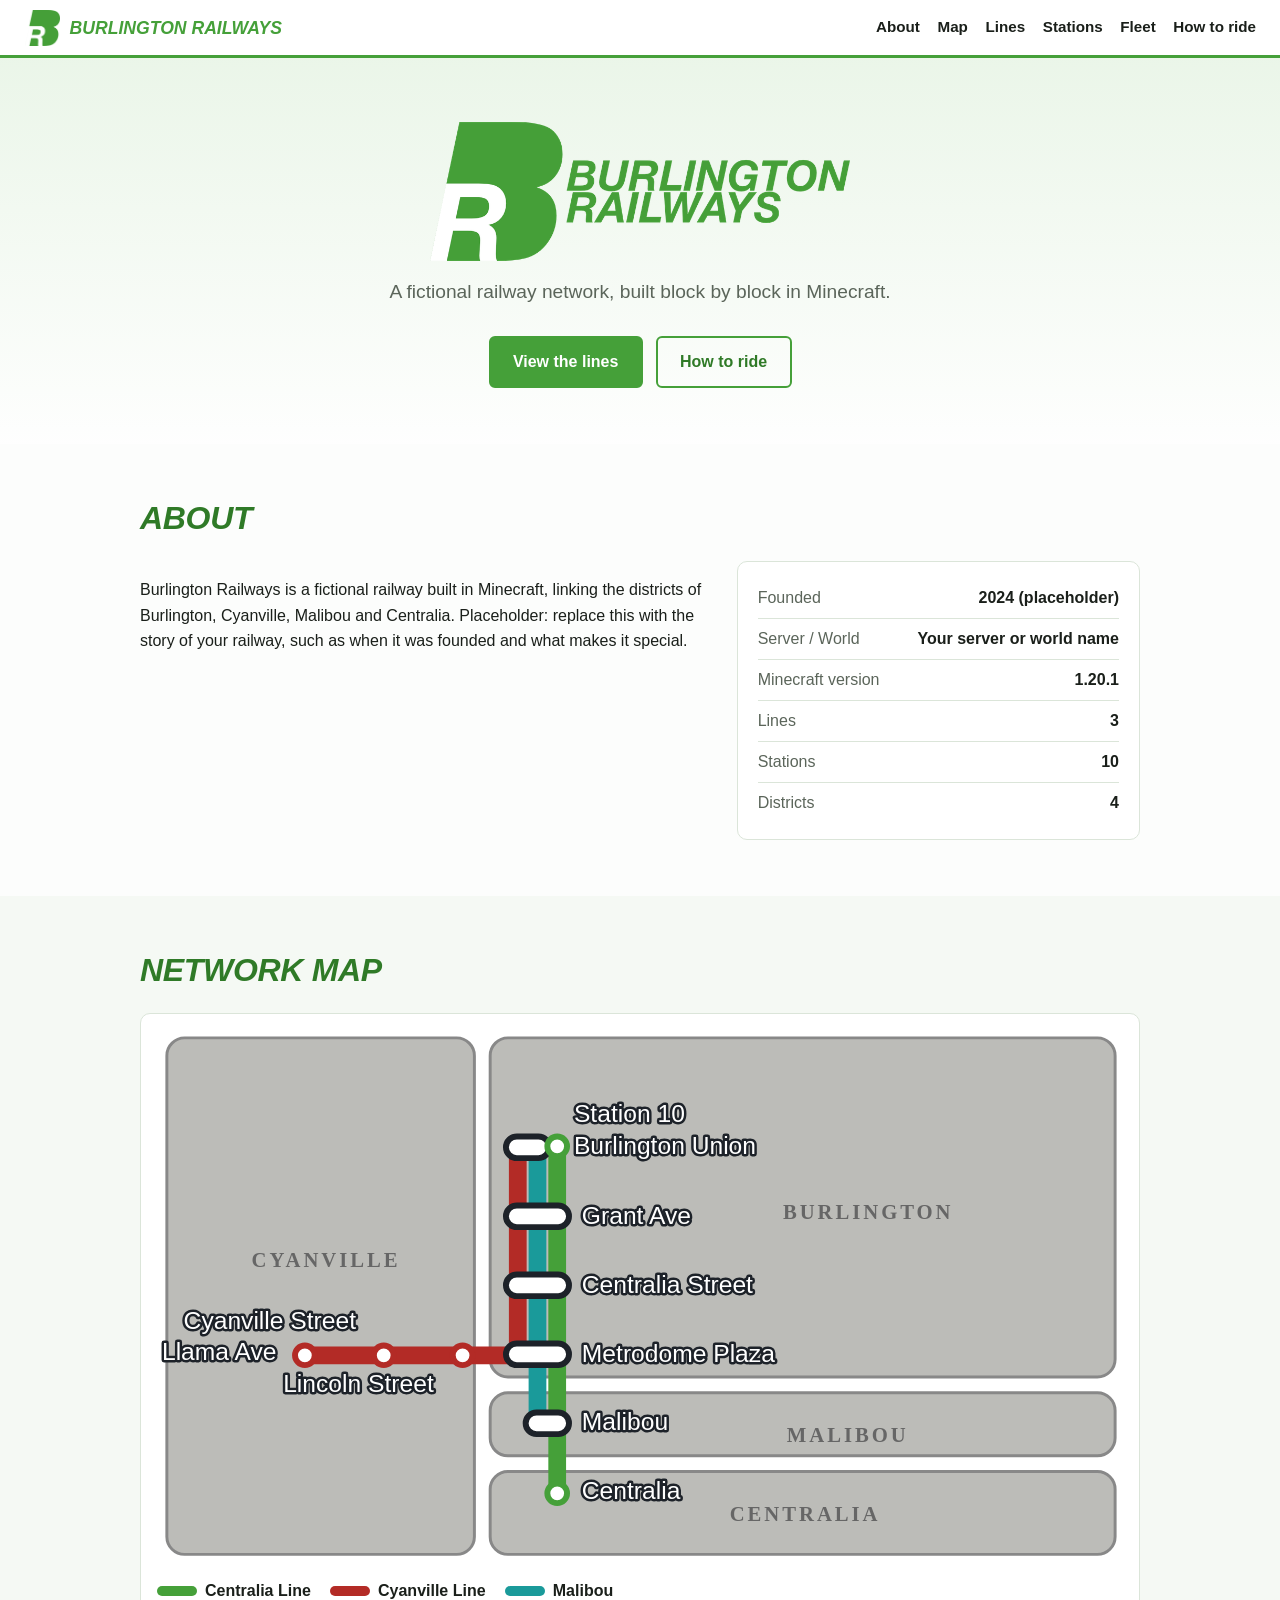
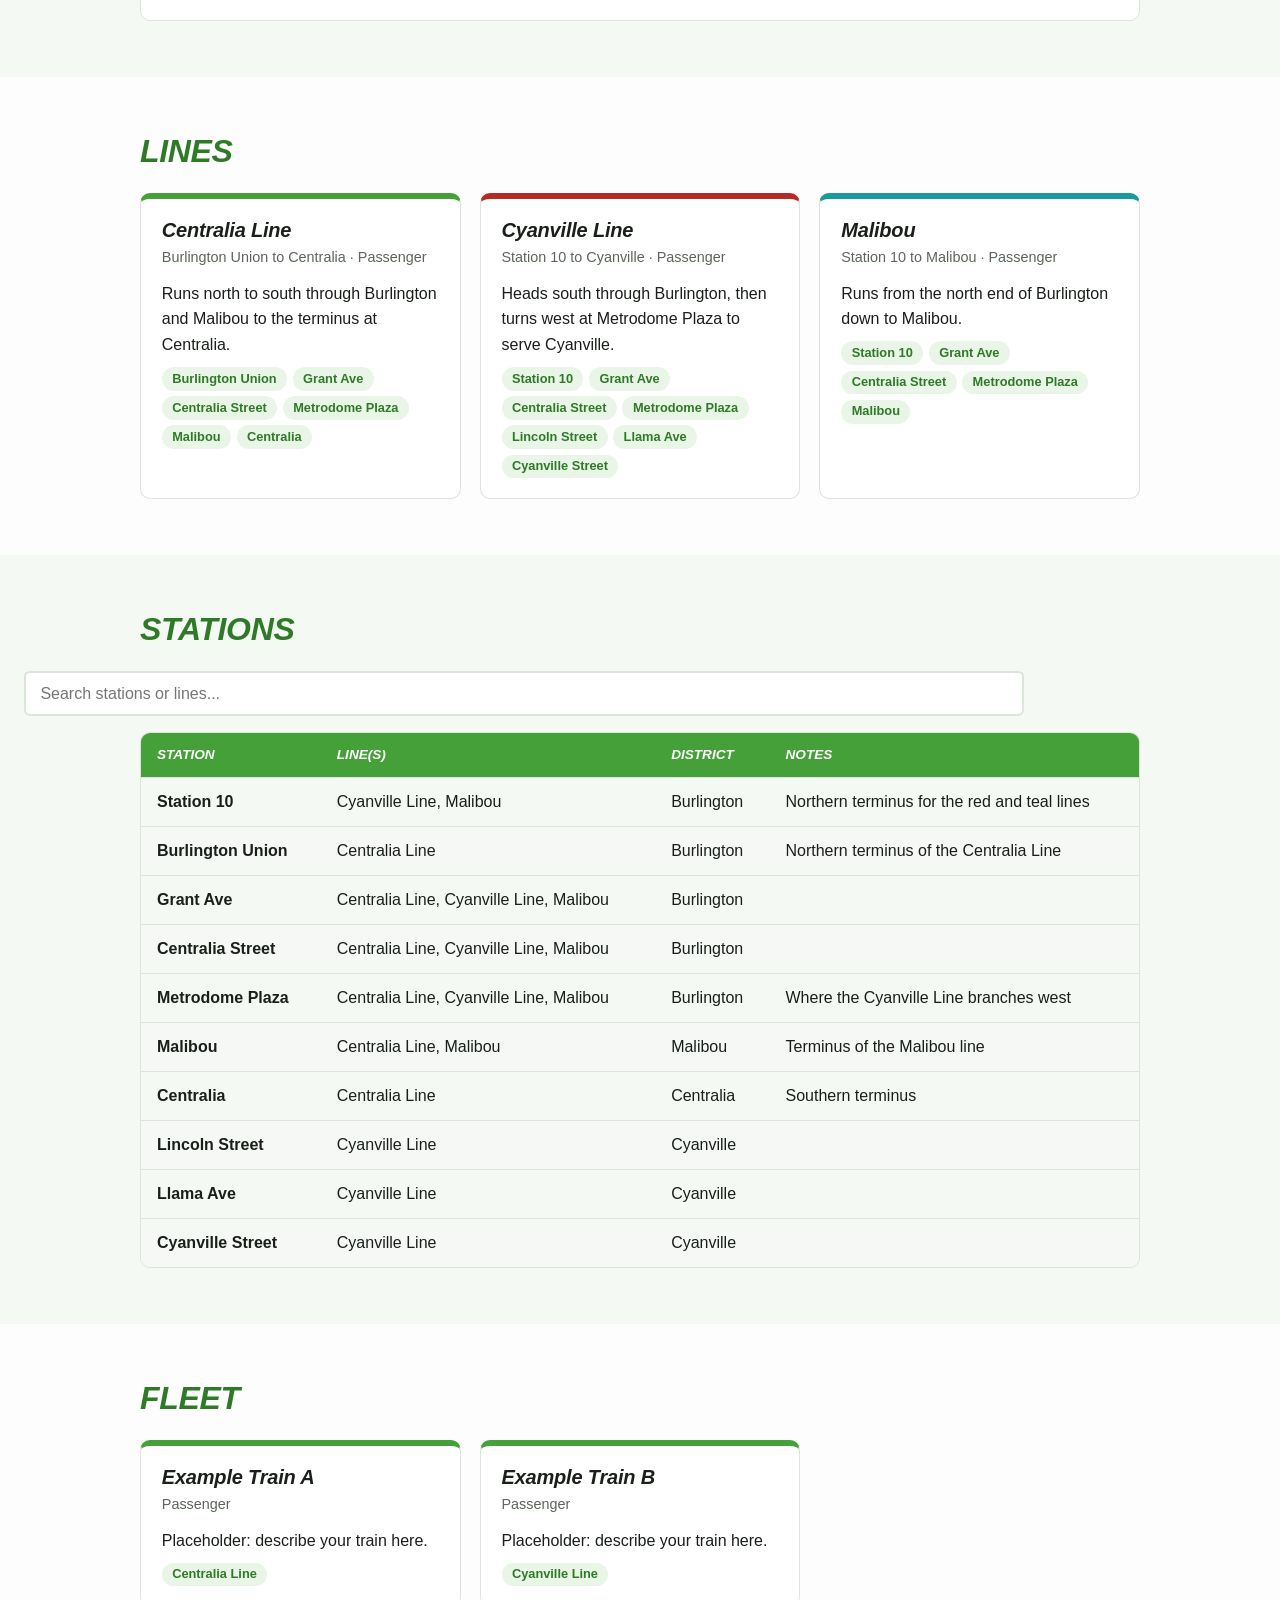
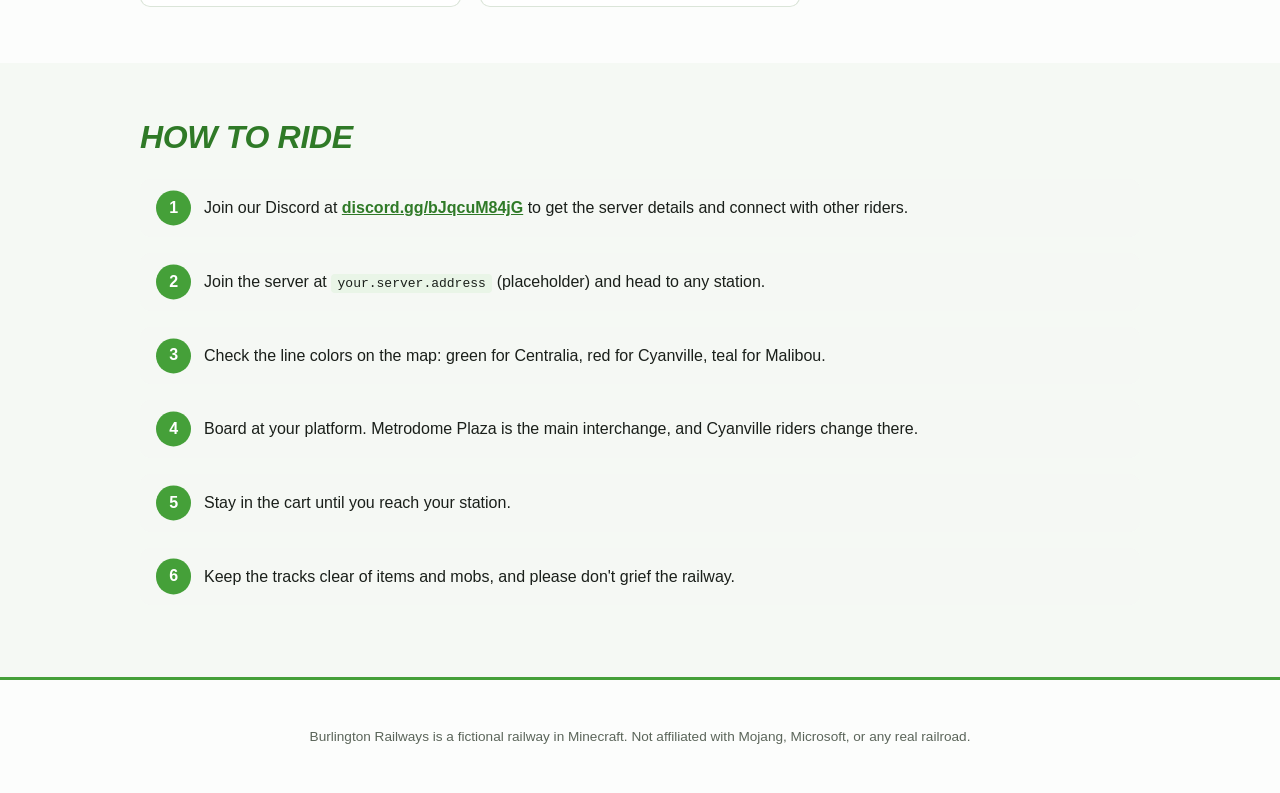
==== index.html @ f8bc6cc4 "Add files via upload" ====
<!doctype html>
<html lang="en">
<head>
  <meta charset="utf-8">
  <meta name="viewport" content="width=device-width, initial-scale=1">
  <title>Burlington Railways | Minecraft Railway Info</title>
  <meta name="description" content="Lines, stations, fleet and how to ride Burlington Railways, a fictional Minecraft railway.">
  <link rel="icon" href="[data-uri]">
  <link rel="stylesheet" href="style.css">
</head>
<body>
  <header class="site-header">
    <a class="brand" href="#top">
      <span class="brand-mark" role="img" aria-label="Burlington Railways logo mark"></span>
      <span class="brand-text">Burlington Railways</span>
    </a>
    <nav>
      <a href="#about">About</a>
      <a href="#map">Map</a>
      <a href="#lines">Lines</a>
      <a href="#stations">Stations</a>
      <a href="#fleet">Fleet</a>
      <a href="#ride">How to ride</a>
    </nav>
  </header>

  <main id="top">
    <section class="hero">
      <div class="hero-inner">
        <div class="hero-logo" role="img" aria-label="Burlington Railways logo"></div>
        <p class="tagline">A fictional railway network, built block by block in Minecraft.</p>
        <div class="hero-cta">
          <a class="btn" href="#lines">View the lines</a>
          <a class="btn btn-ghost" href="#ride">How to ride</a>
        </div>
      </div>
    </section>

    <section id="about" class="section">
      <h2>About</h2>
      <div class="about-grid">
        <p id="about-text"></p>
        <dl class="facts" id="facts"></dl>
      </div>
    </section>

    <section id="map" class="section alt">
      <h2>Network map</h2>
      <div class="map-wrap">
        <svg viewBox="160 470 980 540" role="img" aria-label="Network map of Burlington Railways" class="netmap">
          <style>
            .d { fill:#bcbcb8; stroke:#888; stroke-width:3; }
            .dl { font-family: Georgia, serif; font-weight:700; letter-spacing:3px; fill:#666; font-size:21px; }
            .ln { fill:none; stroke-width:18; stroke-linecap:round; stroke-linejoin:round; }
            .st { fill:#fff; stroke:#1d2229; stroke-width:6; }
            .tl { fill:#fff; stroke-width:6; }
            .lb { font-family: "Helvetica Neue", Arial, sans-serif; font-size:25px; fill:#fff; stroke:#1d2229; stroke-width:5; paint-order:stroke; stroke-linejoin:round; }
          </style>
          <rect class="d" x="170" y="478" width="312" height="524" rx="18"/>
          <rect class="d" x="498" y="478" width="634" height="344" rx="18"/>
          <rect class="d" x="498" y="838" width="634" height="64" rx="18"/>
          <rect class="d" x="498" y="918" width="634" height="84" rx="18"/>
          <text class="dl" x="256" y="710">CYANVILLE</text>
          <text class="dl" x="795" y="662">BURLINGTON</text>
          <text class="dl" x="799" y="888">MALIBOU</text>
          <text class="dl" x="741" y="968">CENTRALIA</text>

          <path class="ln" stroke="#b32b26" d="M526 588 V800 H310"/>
          <path class="ln" stroke="#1a9a9a" d="M546 588 V868"/>
          <path class="ln" stroke="#45a039" d="M566 588 V940"/>

          <rect class="st" x="514" y="578" width="44" height="22" rx="11"/>
          <rect class="st" x="514" y="648" width="64" height="22" rx="11"/>
          <rect class="st" x="514" y="718" width="64" height="22" rx="11"/>
          <rect class="st" x="514" y="788" width="64" height="22" rx="11"/>
          <rect class="st" x="534" y="858" width="44" height="22" rx="11"/>
          <circle class="tl" cx="566" cy="588" r="10" stroke="#45a039"/>
          <circle class="tl" cx="566" cy="940" r="10" stroke="#45a039"/>
          <circle class="tl" cx="310" cy="800" r="10" stroke="#b32b26"/>
          <circle class="tl" cx="390" cy="800" r="10" stroke="#b32b26"/>
          <circle class="tl" cx="470" cy="800" r="10" stroke="#b32b26"/>

          <text class="lb" x="583" y="563">Station 10</text>
          <text class="lb" x="583" y="596">Burlington Union</text>
          <text class="lb" x="591" y="667">Grant Ave</text>
          <text class="lb" x="591" y="737">Centralia Street</text>
          <text class="lb" x="591" y="807">Metrodome Plaza</text>
          <text class="lb" x="591" y="876">Malibou</text>
          <text class="lb" x="591" y="946">Centralia</text>
          <text class="lb" x="187" y="773">Cyanville Street</text>
          <text class="lb" x="165" y="805">Llama Ave</text>
          <text class="lb" x="288" y="837">Lincoln Street</text>
        </svg>
        <ul class="legend" id="legend"></ul>
      </div>
    </section>

    <section id="lines" class="section">
      <h2>Lines</h2>
      <div class="cards" id="lines-list"></div>
    </section>

    <section id="stations" class="section alt">
      <h2>Stations</h2>
      <input id="station-filter" class="filter" type="search" placeholder="Search stations or lines..." aria-label="Search stations">
      <div class="table-wrap">
        <table>
          <thead><tr><th>Station</th><th>Line(s)</th><th>District</th><th>Notes</th></tr></thead>
          <tbody id="stations-body"></tbody>
        </table>
      </div>
    </section>

    <section id="fleet" class="section">
      <h2>Fleet</h2>
      <div class="cards" id="fleet-list"></div>
    </section>

    <section id="ride" class="section alt">
      <h2>How to ride</h2>
      <ol class="steps" id="ride-steps"></ol>
    </section>
  </main>

  <footer class="site-footer">
    <p>Burlington Railways is a fictional railway in Minecraft. Not affiliated with Mojang, Microsoft, or any real railroad.</p>
  </footer>

  <script src="data.js"></script>
  <script src="main.js"></script>
</body>
</html>
---- style.css ----
:root {
  --green: #45a039;
  --green-dark: #2f7a27;
  --green-light: #e9f5e7;
  --ink: #1a1f1a;
  --muted: #5b655a;
  --bg: #ffffff;
  --alt: #f5f8f4;
  --line: #dbe5d9;
}

* { box-sizing: border-box; }
html { scroll-behavior: smooth; scroll-padding-top: 70px; }
body {
  margin: 0;
  font-family: "Helvetica Neue", Helvetica, Arial, sans-serif;
  color: var(--ink);
  background: var(--bg);
  line-height: 1.6;
}

h1, h2, h3 { font-style: italic; font-weight: 800; letter-spacing: -0.01em; line-height: 1.15; }
h2 { font-size: 2rem; margin: 0 0 1.5rem; color: var(--green-dark); text-transform: uppercase; }

/* Header */
.site-header {
  position: sticky; top: 0; z-index: 10;
  display: flex; align-items: center; justify-content: space-between; gap: 1rem;
  padding: 0.6rem 1.5rem;
  background: rgba(255,255,255,0.95);
  backdrop-filter: blur(6px);
  border-bottom: 3px solid var(--green);
}
.brand { display: flex; align-items: center; gap: 0.6rem; text-decoration: none; color: var(--green); }
.brand-mark { height: 36px; width: auto; }
.brand-text { font-weight: 800; font-style: italic; text-transform: uppercase; font-size: 1.1rem; }
.site-header nav { display: flex; gap: 1.1rem; flex-wrap: wrap; }
.site-header nav a { color: var(--ink); text-decoration: none; font-weight: 600; font-size: 0.95rem; }
.site-header nav a:hover { color: var(--green); }

/* Hero */
.hero { background: linear-gradient(180deg, var(--green-light), #fff); padding: 4rem 1.5rem 3.5rem; text-align: center; }
.hero-inner { max-width: 760px; margin: 0 auto; }
.hero-logo { max-width: 420px; width: 80%; height: auto; }
.hero-fallback { font-size: 3rem; color: var(--green); text-transform: uppercase; margin: 0; }
.tagline { font-size: 1.2rem; color: var(--muted); margin: 1rem 0 1.8rem; }
.hero-cta { display: flex; gap: 0.8rem; justify-content: center; flex-wrap: wrap; }
.btn {
  display: inline-block; padding: 0.7rem 1.4rem; border-radius: 6px;
  background: var(--green); color: #fff; font-weight: 700; text-decoration: none;
  border: 2px solid var(--green);
}
.btn:hover { background: var(--green-dark); border-color: var(--green-dark); }
.btn-ghost { background: transparent; color: var(--green-dark); }
.btn-ghost:hover { background: var(--green); color: #fff; }

/* Sections */
.section { padding: 3.5rem 1.5rem; }
.section.alt { background: var(--alt); }
.section > * { max-width: 1000px; margin-left: auto; margin-right: auto; }

.about-grid { display: grid; grid-template-columns: 1.4fr 1fr; gap: 2rem; align-items: start; }
.facts { margin: 0; background: #fff; border: 1px solid var(--line); border-radius: 10px; padding: 1rem 1.25rem; }
.facts div { display: flex; justify-content: space-between; gap: 1rem; padding: 0.45rem 0; border-bottom: 1px solid var(--line); }
.facts div:last-child { border-bottom: 0; }
.facts dt { color: var(--muted); }
.facts dd { margin: 0; font-weight: 700; text-align: right; }

/* Cards */
.cards { display: grid; grid-template-columns: repeat(auto-fill, minmax(280px, 1fr)); gap: 1.2rem; }
.card { background: #fff; border: 1px solid var(--line); border-radius: 10px; padding: 1.2rem 1.3rem; border-top: 6px solid var(--card-color, var(--green)); }
.card h3 { margin: 0 0 0.3rem; font-size: 1.25rem; }
.card .meta { color: var(--muted); font-size: 0.9rem; margin: 0 0 0.7rem; }
.card p { margin: 0 0 0.6rem; }
.chips { display: flex; flex-wrap: wrap; gap: 0.35rem; }
.chip { background: var(--green-light); color: var(--green-dark); border-radius: 999px; padding: 0.1rem 0.65rem; font-size: 0.8rem; font-weight: 600; }

/* Map */
.map-wrap { background: #fff; border: 1px solid var(--line); border-radius: 10px; padding: 1rem; }
.netmap { width: 100%; height: auto; display: block; }
.legend { list-style: none; display: flex; flex-wrap: wrap; gap: 1.2rem; margin: 1rem 0 0; padding: 0; font-weight: 600; }
.legend li { display: flex; align-items: center; gap: 0.5rem; }
.swatch { display: inline-block; width: 40px; height: 10px; border-radius: 5px; }

/* Table */
.filter { width: 100%; padding: 0.7rem 0.9rem; font-size: 1rem; border: 2px solid var(--line); border-radius: 6px; margin-bottom: 1rem; }
.filter:focus { outline: none; border-color: var(--green); }
.table-wrap { overflow-x: auto; border: 1px solid var(--line); border-radius: 10px; }
table { width: 100%; border-collapse: collapse; min-width: 560px; }
th, td { text-align: left; padding: 0.7rem 1rem; border-bottom: 1px solid var(--line); }
th { background: var(--green); color: #fff; font-style: italic; text-transform: uppercase; font-size: 0.85rem; }
tbody tr:nth-child(even) { background: var(--alt); }
tbody tr:last-child td { border-bottom: 0; }
.steps a { color: var(--green-dark); font-weight: 700; }
code { background: var(--green-light); padding: 0.1rem 0.4rem; border-radius: 4px; }

/* Steps */
.steps { counter-reset: step; list-style: none; padding: 0; display: grid; gap: 1rem; }
.steps li { counter-increment: step; position: relative; padding: 1rem 1.2rem 1rem 4rem; background: var(--alt); border-radius: 10px; }
.steps li::before {
  content: counter(step); position: absolute; left: 1rem; top: 50%; transform: translateY(-50%);
  width: 2.2rem; height: 2.2rem; border-radius: 50%; background: var(--green); color: #fff;
  display: grid; place-items: center; font-weight: 800;
}

.site-footer { padding: 2rem 1.5rem; text-align: center; color: var(--muted); font-size: 0.85rem; border-top: 3px solid var(--green); }

@media (max-width: 720px) {
  .about-grid { grid-template-columns: 1fr; }
  .site-header { flex-direction: column; padding: 0.6rem 1rem; }
  h2 { font-size: 1.6rem; }
}

/* ===== Embedded logos + checkerboard background ===== */
body {
  background-color: #fff;
  background-image: url("[data-uri]");
  background-size: 640px 366px;
  background-repeat: repeat;
}
.hero { background: linear-gradient(180deg, rgba(233,245,231,0.92), rgba(255,255,255,0.6)); }
.section.alt { background: rgba(245,248,244,0.86); }
.brand-mark {
  display: inline-block; width: 36px; height: 36px;
  background: url("[data-uri]") center / contain no-repeat;
}
.hero-logo {
  display: block; width: min(520px, 88%); aspect-ratio: 3.0303; height: auto; margin: 0 auto;
  background: url("[data-uri]") center / contain no-repeat;
}
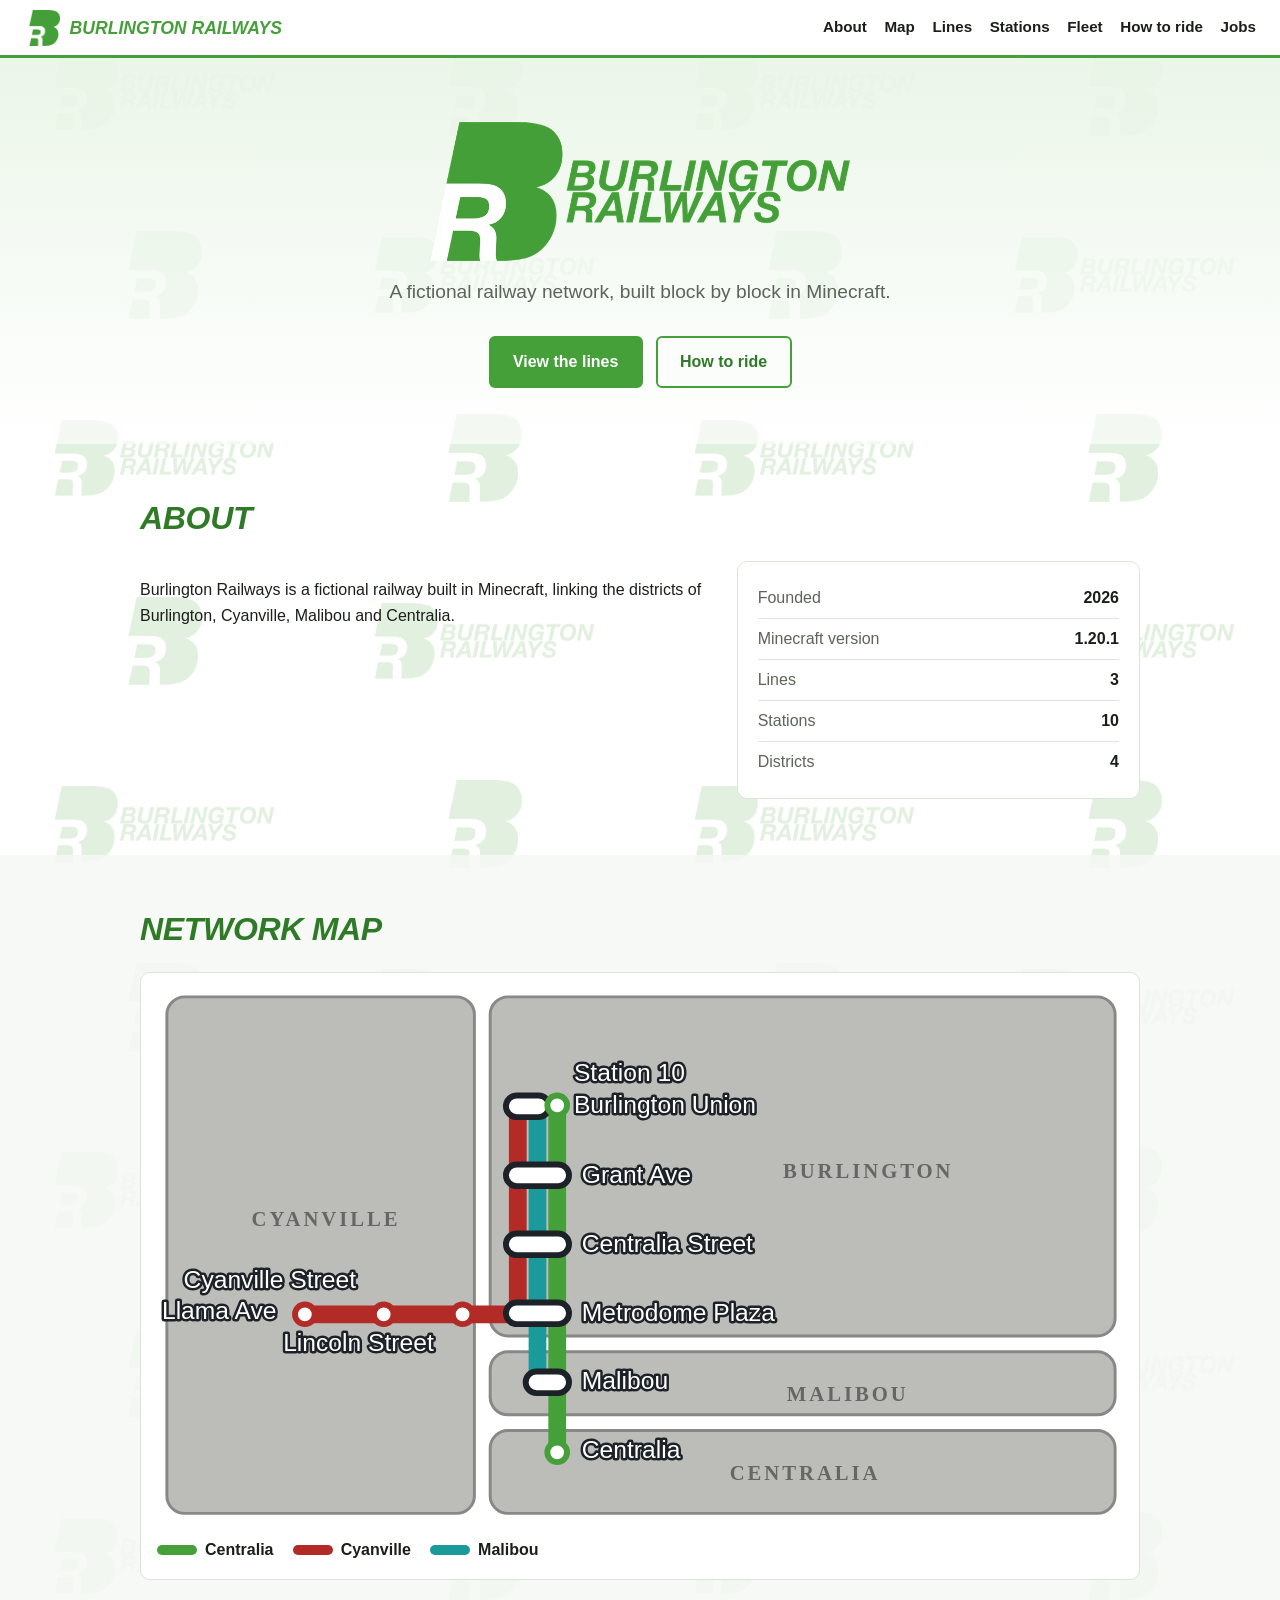
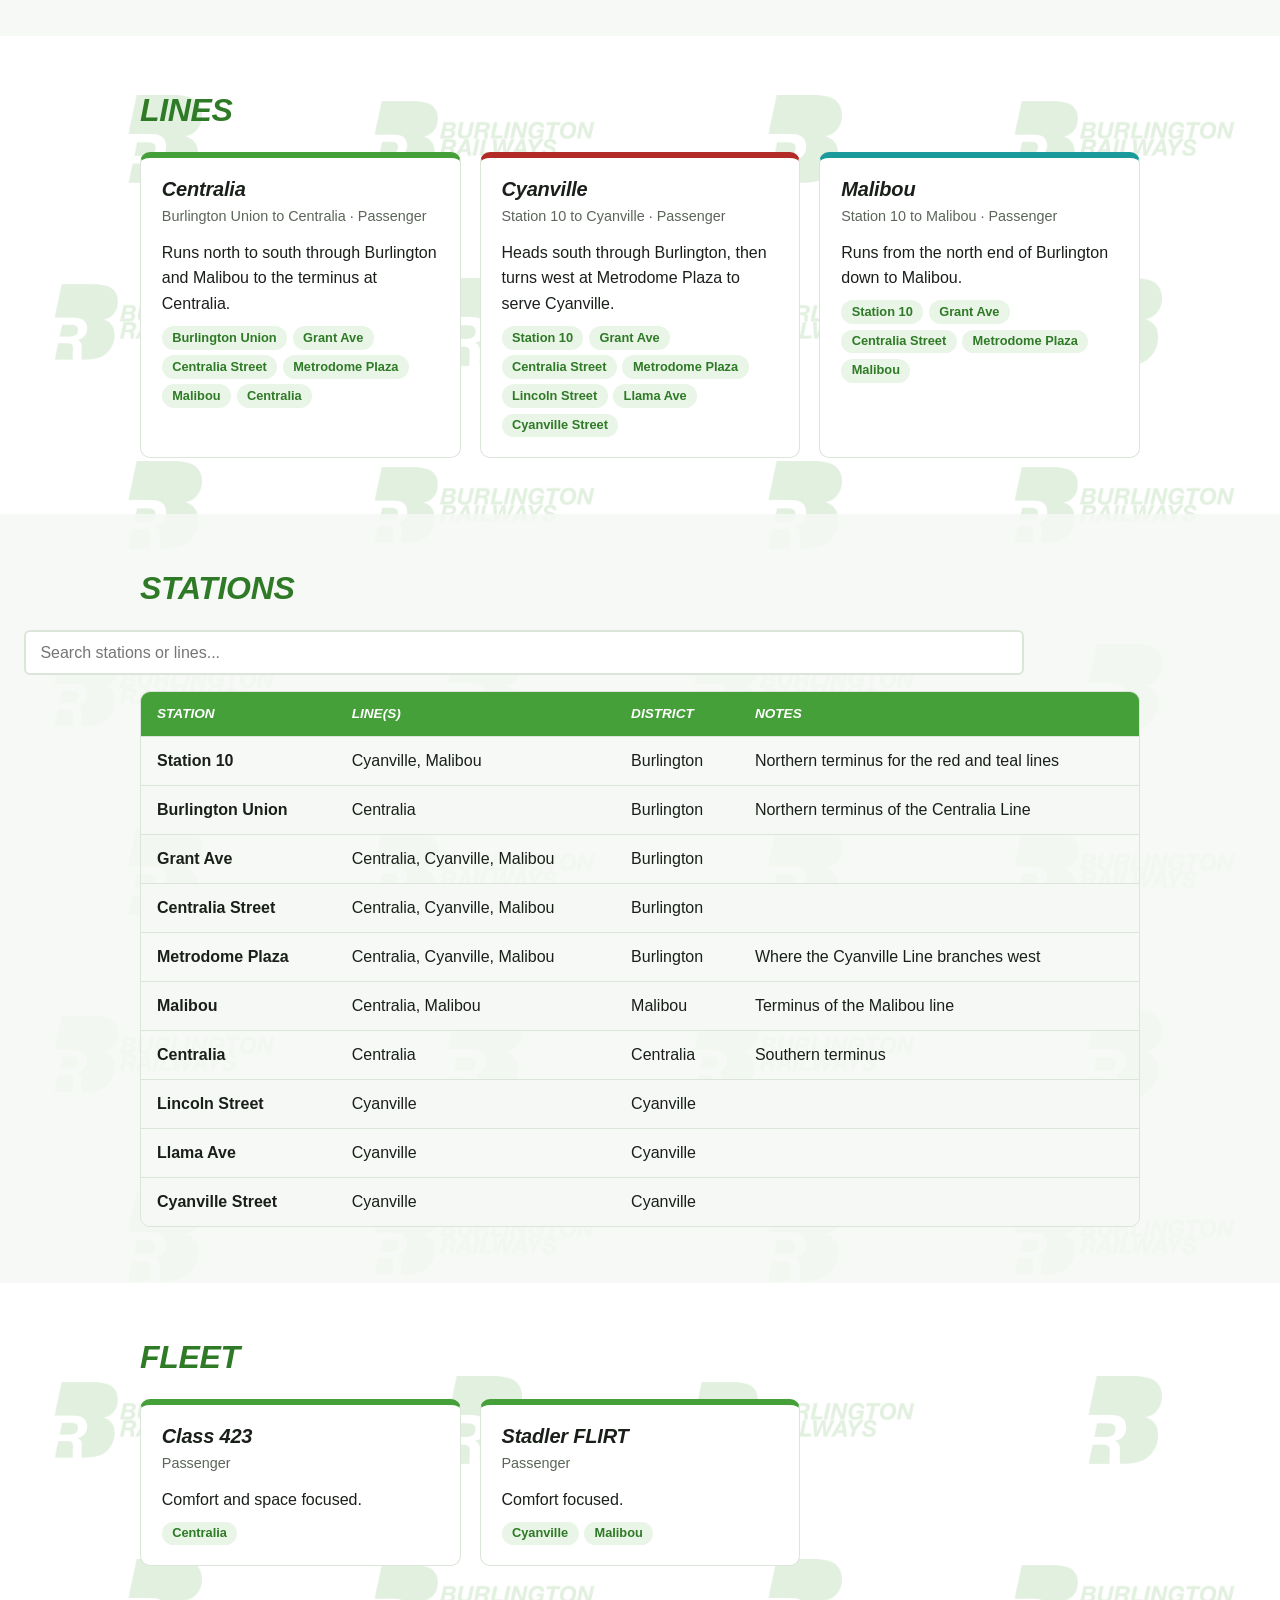
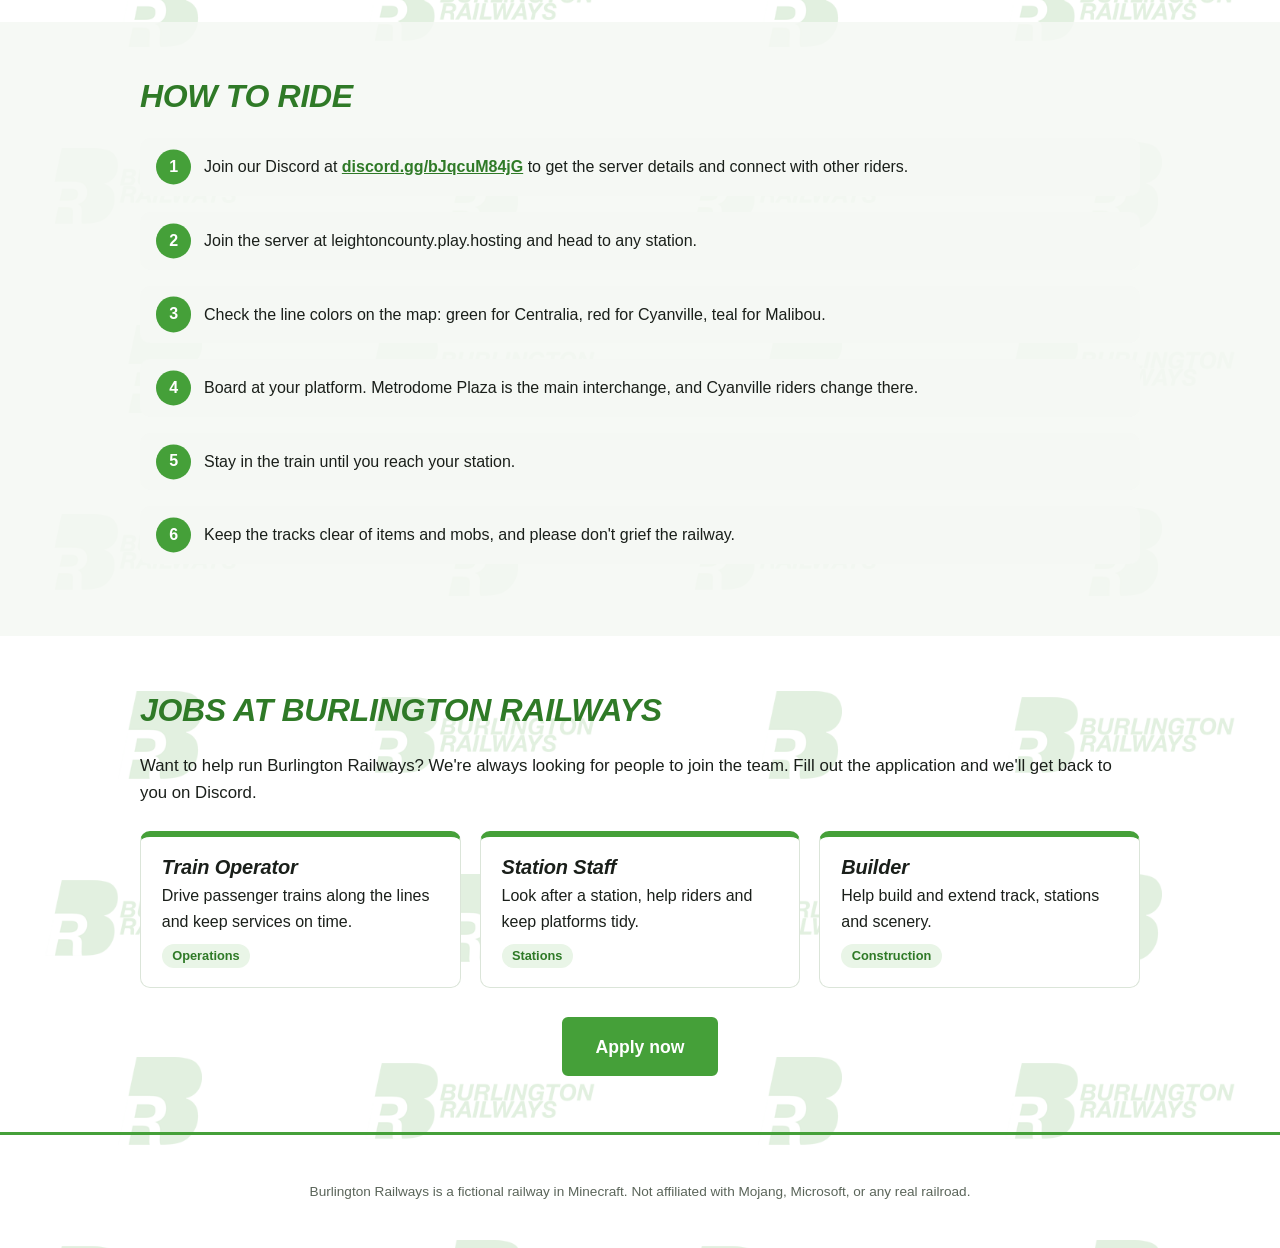
==== commit e83dc816: "Add files via upload" ====
--- a/index.html
+++ b/index.html
@@ -21,6 +21,7 @@
       <a href="#stations">Stations</a>
       <a href="#fleet">Fleet</a>
       <a href="#ride">How to ride</a>
+      <a href="#jobs">Jobs</a>
     </nav>
   </header>
 
@@ -120,6 +121,15 @@
       <h2>How to ride</h2>
       <ol class="steps" id="ride-steps"></ol>
     </section>
+
+    <section id="jobs" class="section">
+      <h2>Jobs at Burlington Railways</h2>
+      <p id="jobs-intro"></p>
+      <div class="cards" id="jobs-list"></div>
+      <div class="jobs-cta">
+        <a class="btn" id="jobs-apply" href="#jobs" target="_blank" rel="noopener">Apply now</a>
+      </div>
+    </section>
   </main>
 
   <footer class="site-footer">
--- a/style.css
+++ b/style.css
@@ -114,7 +114,7 @@
 /* ===== Embedded logos + checkerboard background ===== */
 body {
   background-color: #fff;
-  background-image: url("[data-uri]");
+  background-image: url("[data-uri]");
   background-size: 640px 366px;
   background-repeat: repeat;
 }
@@ -128,3 +128,8 @@
   display: block; width: min(520px, 88%); aspect-ratio: 3.0303; height: auto; margin: 0 auto;
   background: url("[data-uri]") center / contain no-repeat;
 }
+
+/* Jobs */
+#jobs-intro { font-size: 1.05rem; margin-bottom: 1.5rem; }
+.jobs-cta { margin-top: 1.8rem; text-align: center; }
+.jobs-cta .btn { font-size: 1.1rem; padding: 0.85rem 2rem; }
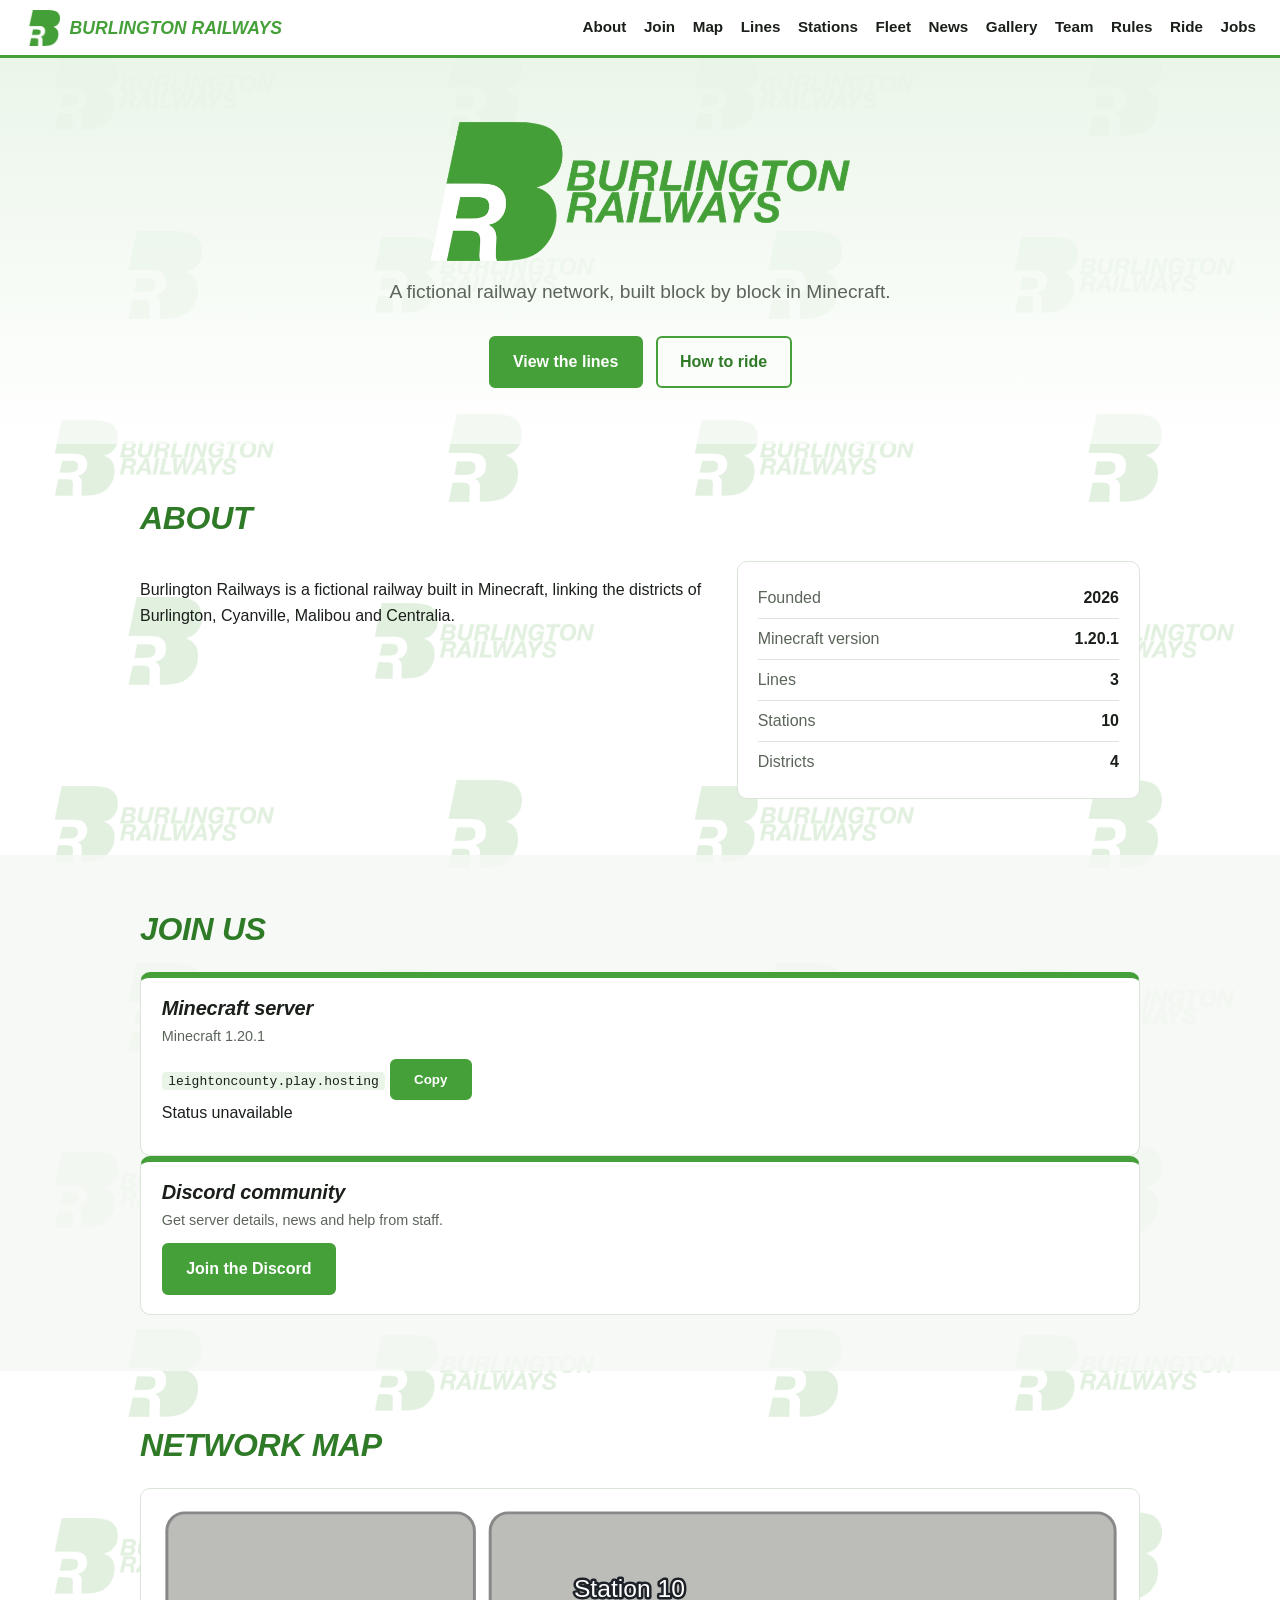
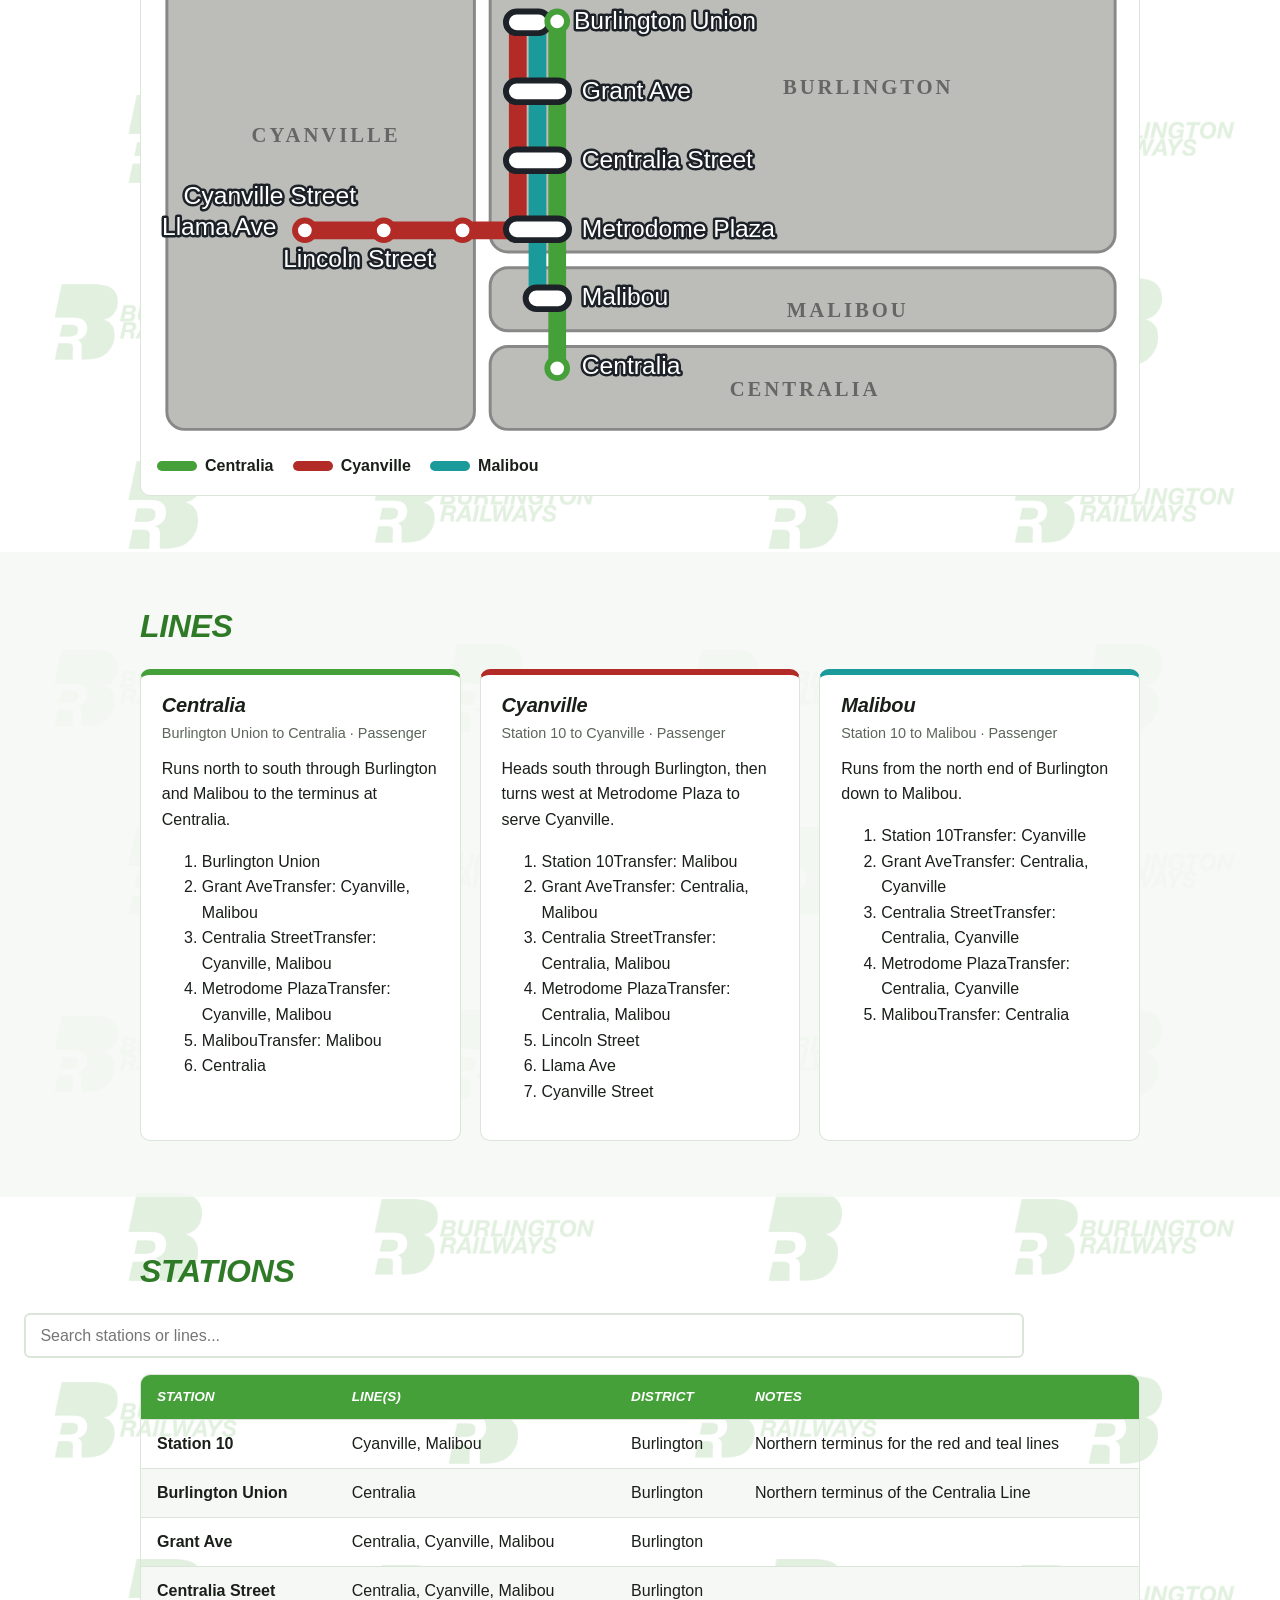
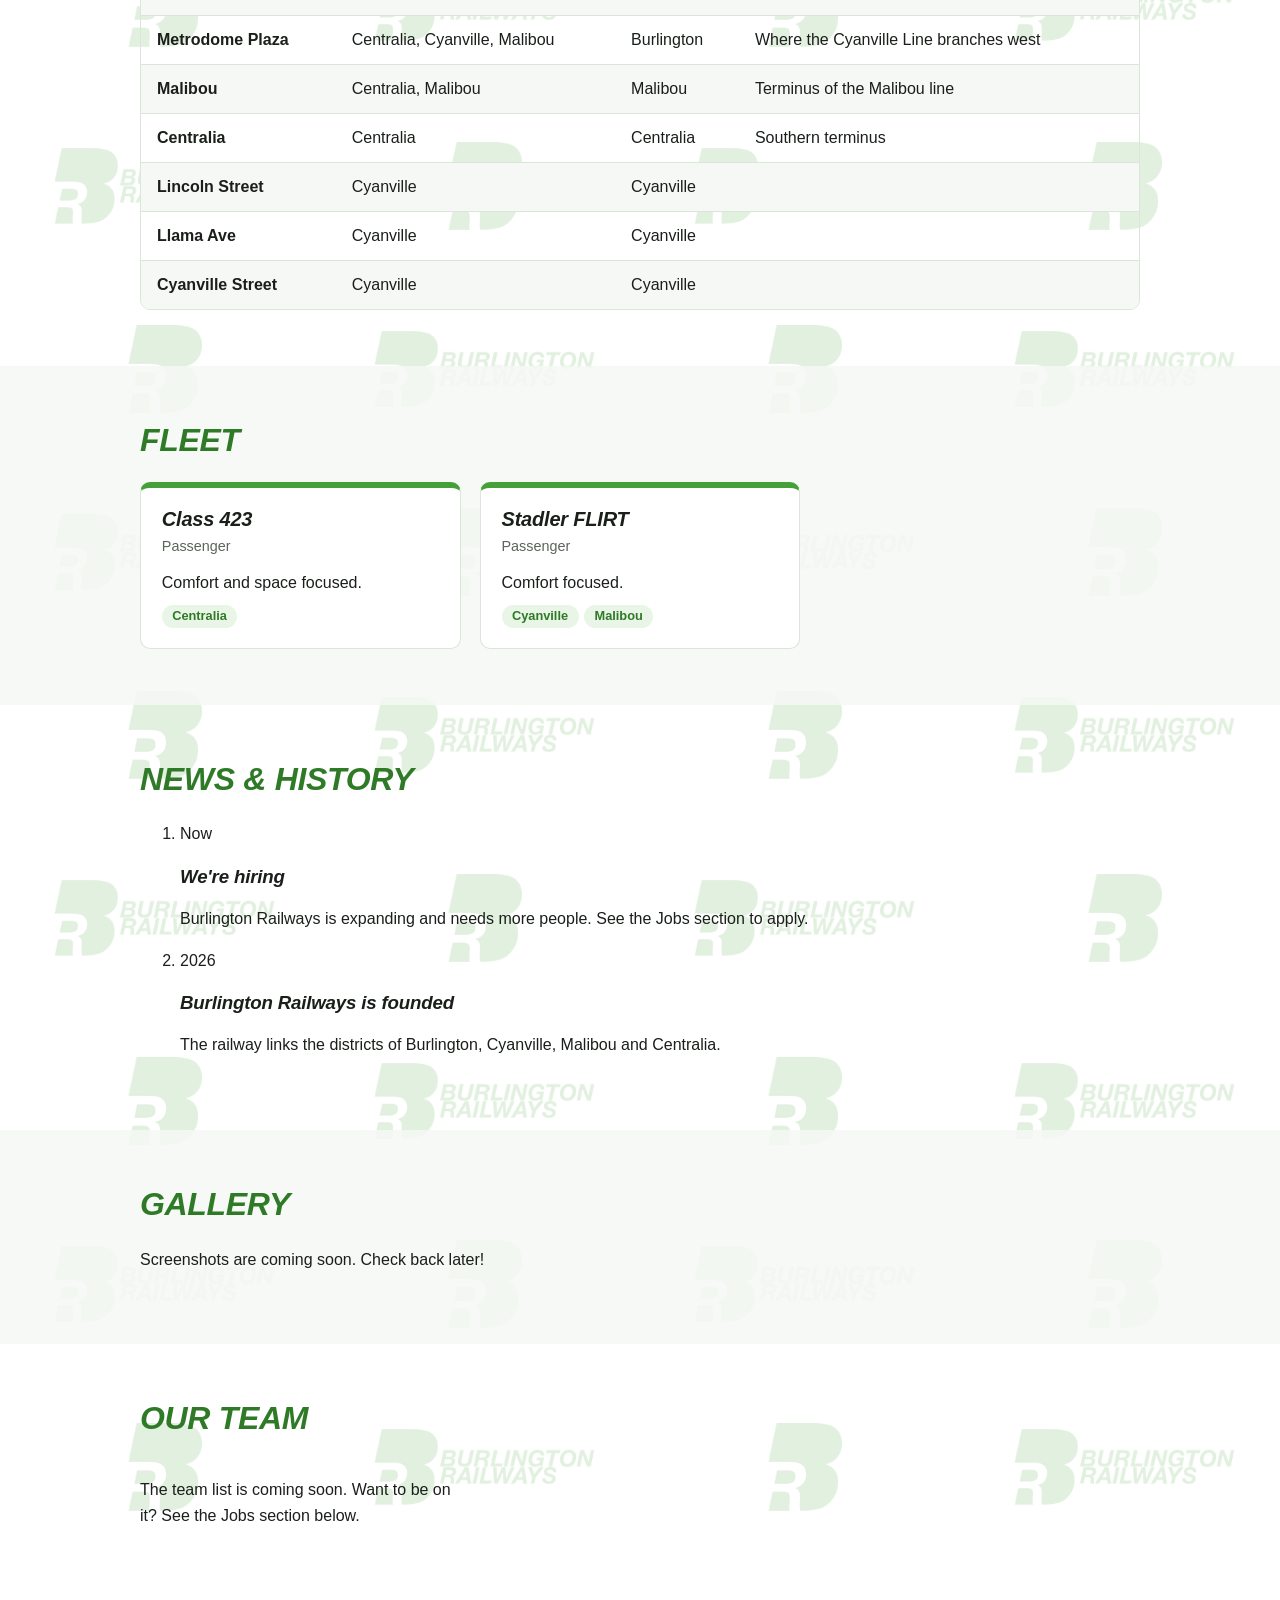
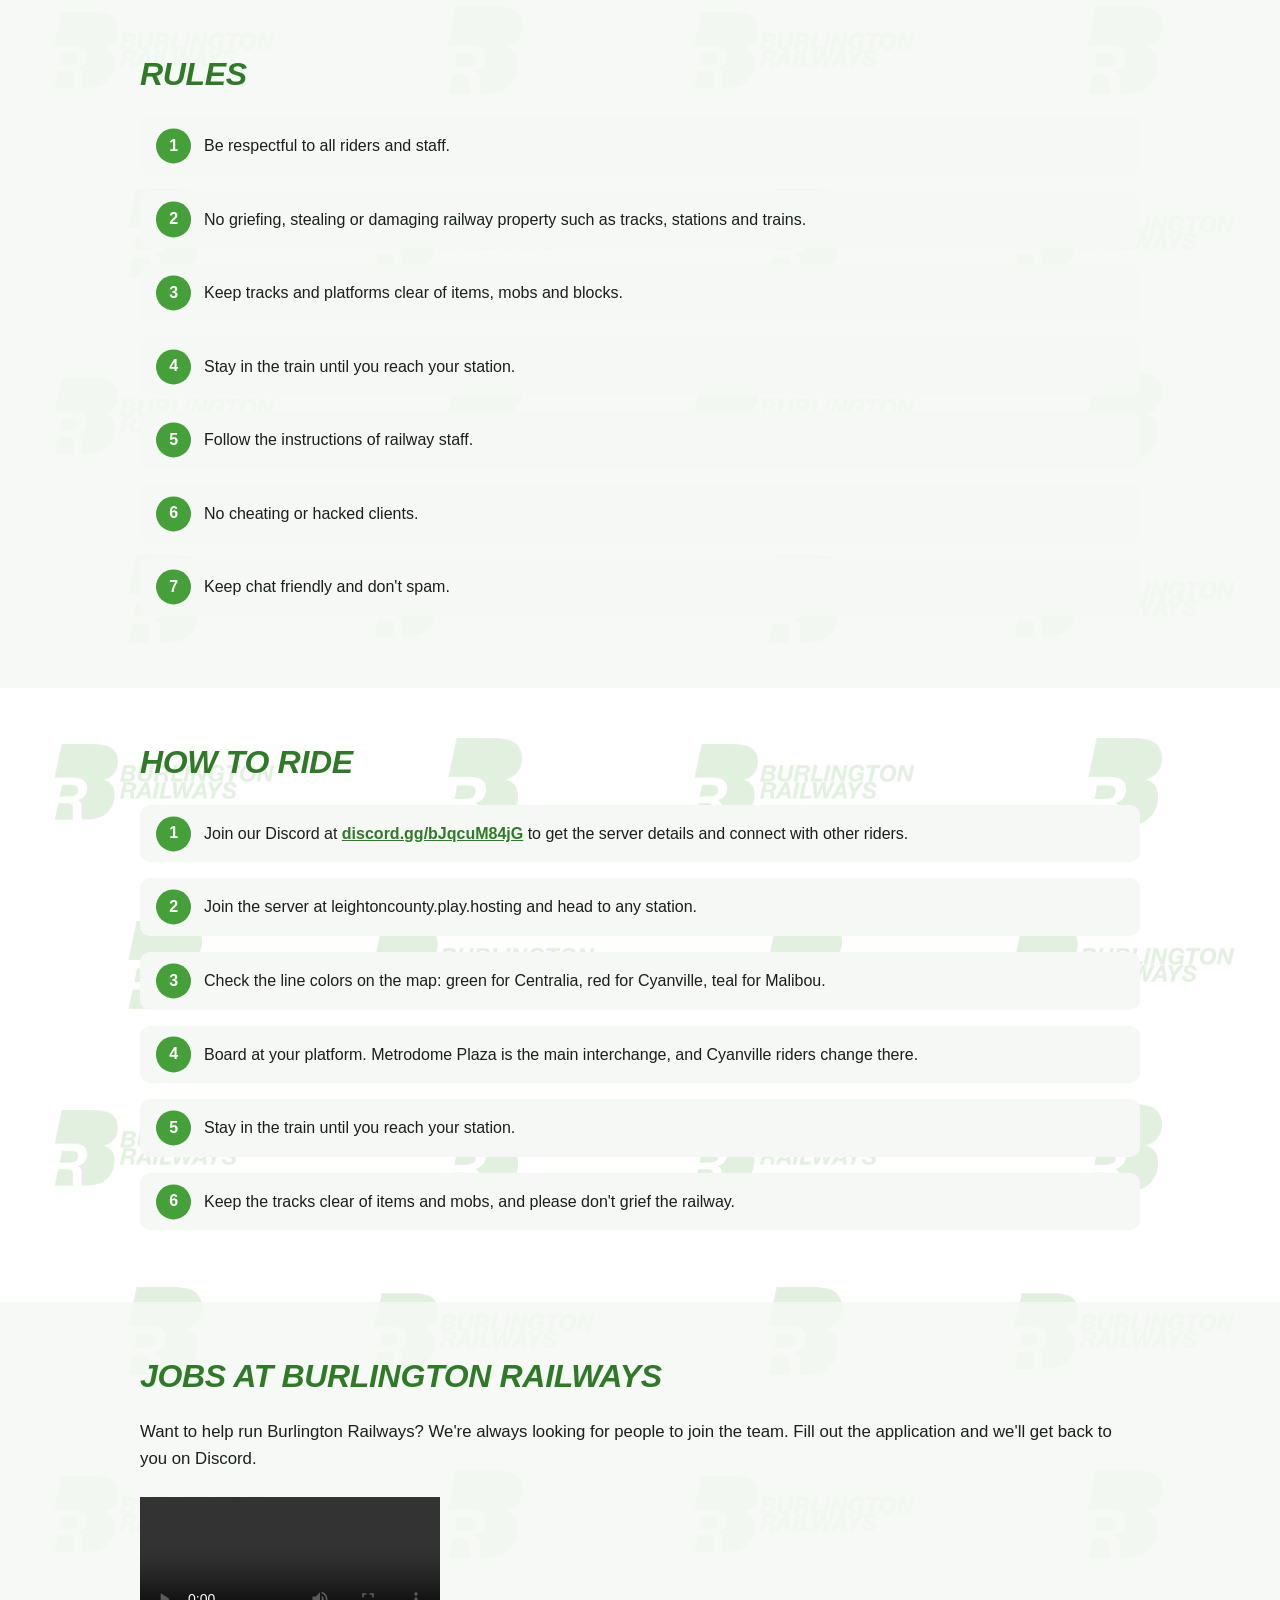
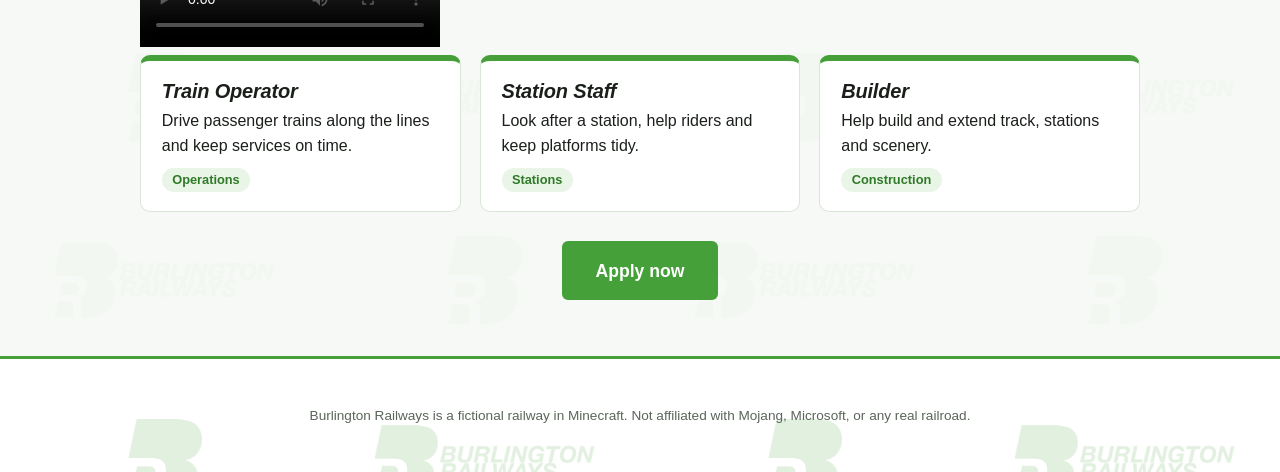
==== commit 0b0ec753: "Add files via upload" ====
--- a/index.html
+++ b/index.html
@@ -16,11 +16,16 @@
     </a>
     <nav>
       <a href="#about">About</a>
+      <a href="#community">Join</a>
       <a href="#map">Map</a>
       <a href="#lines">Lines</a>
       <a href="#stations">Stations</a>
       <a href="#fleet">Fleet</a>
-      <a href="#ride">How to ride</a>
+      <a href="#news">News</a>
+      <a href="#gallery">Gallery</a>
+      <a href="#team">Team</a>
+      <a href="#rules">Rules</a>
+      <a href="#ride">Ride</a>
       <a href="#jobs">Jobs</a>
     </nav>
   </header>
@@ -45,7 +50,27 @@
       </div>
     </section>
 
-    <section id="map" class="section alt">
+    <section id="community" class="section alt">
+      <h2>Join us</h2>
+      <div class="join-grid">
+        <article class="card join-card">
+          <h3>Minecraft server</h3>
+          <p class="meta" id="server-version"></p>
+          <div class="addr-row">
+            <code id="server-address"></code>
+            <button class="btn btn-small" id="server-copy" type="button">Copy</button>
+          </div>
+          <p class="status unknown" id="server-status"><span class="pulse"></span><span id="server-status-text">Checking server...</span></p>
+        </article>
+        <article class="card join-card">
+          <h3>Discord community</h3>
+          <p class="meta" id="discord-counts">Get server details, news and help from staff.</p>
+          <a class="btn" id="discord-join" href="#community" target="_blank" rel="noopener">Join the Discord</a>
+        </article>
+      </div>
+    </section>
+
+    <section id="map" class="section">
       <h2>Network map</h2>
       <div class="map-wrap">
         <svg viewBox="160 470 980 540" role="img" aria-label="Network map of Burlington Railways" class="netmap">
@@ -96,12 +121,12 @@
       </div>
     </section>
 
-    <section id="lines" class="section">
+    <section id="lines" class="section alt">
       <h2>Lines</h2>
       <div class="cards" id="lines-list"></div>
     </section>
 
-    <section id="stations" class="section alt">
+    <section id="stations" class="section">
       <h2>Stations</h2>
       <input id="station-filter" class="filter" type="search" placeholder="Search stations or lines..." aria-label="Search stations">
       <div class="table-wrap">
@@ -112,19 +137,46 @@
       </div>
     </section>
 
-    <section id="fleet" class="section">
+    <section id="fleet" class="section alt">
       <h2>Fleet</h2>
       <div class="cards" id="fleet-list"></div>
     </section>
 
-    <section id="ride" class="section alt">
+    <section id="news" class="section">
+      <h2>News &amp; history</h2>
+      <ol class="timeline" id="news-list"></ol>
+    </section>
+
+    <section id="gallery" class="section alt">
+      <h2>Gallery</h2>
+      <div class="gallery" id="gallery-list"></div>
+    </section>
+
+    <section id="team" class="section">
+      <h2>Our team</h2>
+      <div class="cards" id="team-list"></div>
+    </section>
+
+    <section id="rules" class="section alt">
+      <h2>Rules</h2>
+      <ol class="steps" id="rules-list"></ol>
+    </section>
+
+
+    <section id="ride" class="section">
       <h2>How to ride</h2>
       <ol class="steps" id="ride-steps"></ol>
     </section>
 
-    <section id="jobs" class="section">
+    <section id="jobs" class="section alt">
       <h2>Jobs at Burlington Railways</h2>
       <p id="jobs-intro"></p>
+      <div class="ad-wrap">
+        <video class="ad-video" controls preload="metadata" playsinline>
+          <source src="br-ad.mp4" type="video/mp4">
+          Your browser can't play this video.
+        </video>
+      </div>
       <div class="cards" id="jobs-list"></div>
       <div class="jobs-cta">
         <a class="btn" id="jobs-apply" href="#jobs" target="_blank" rel="noopener">Apply now</a>
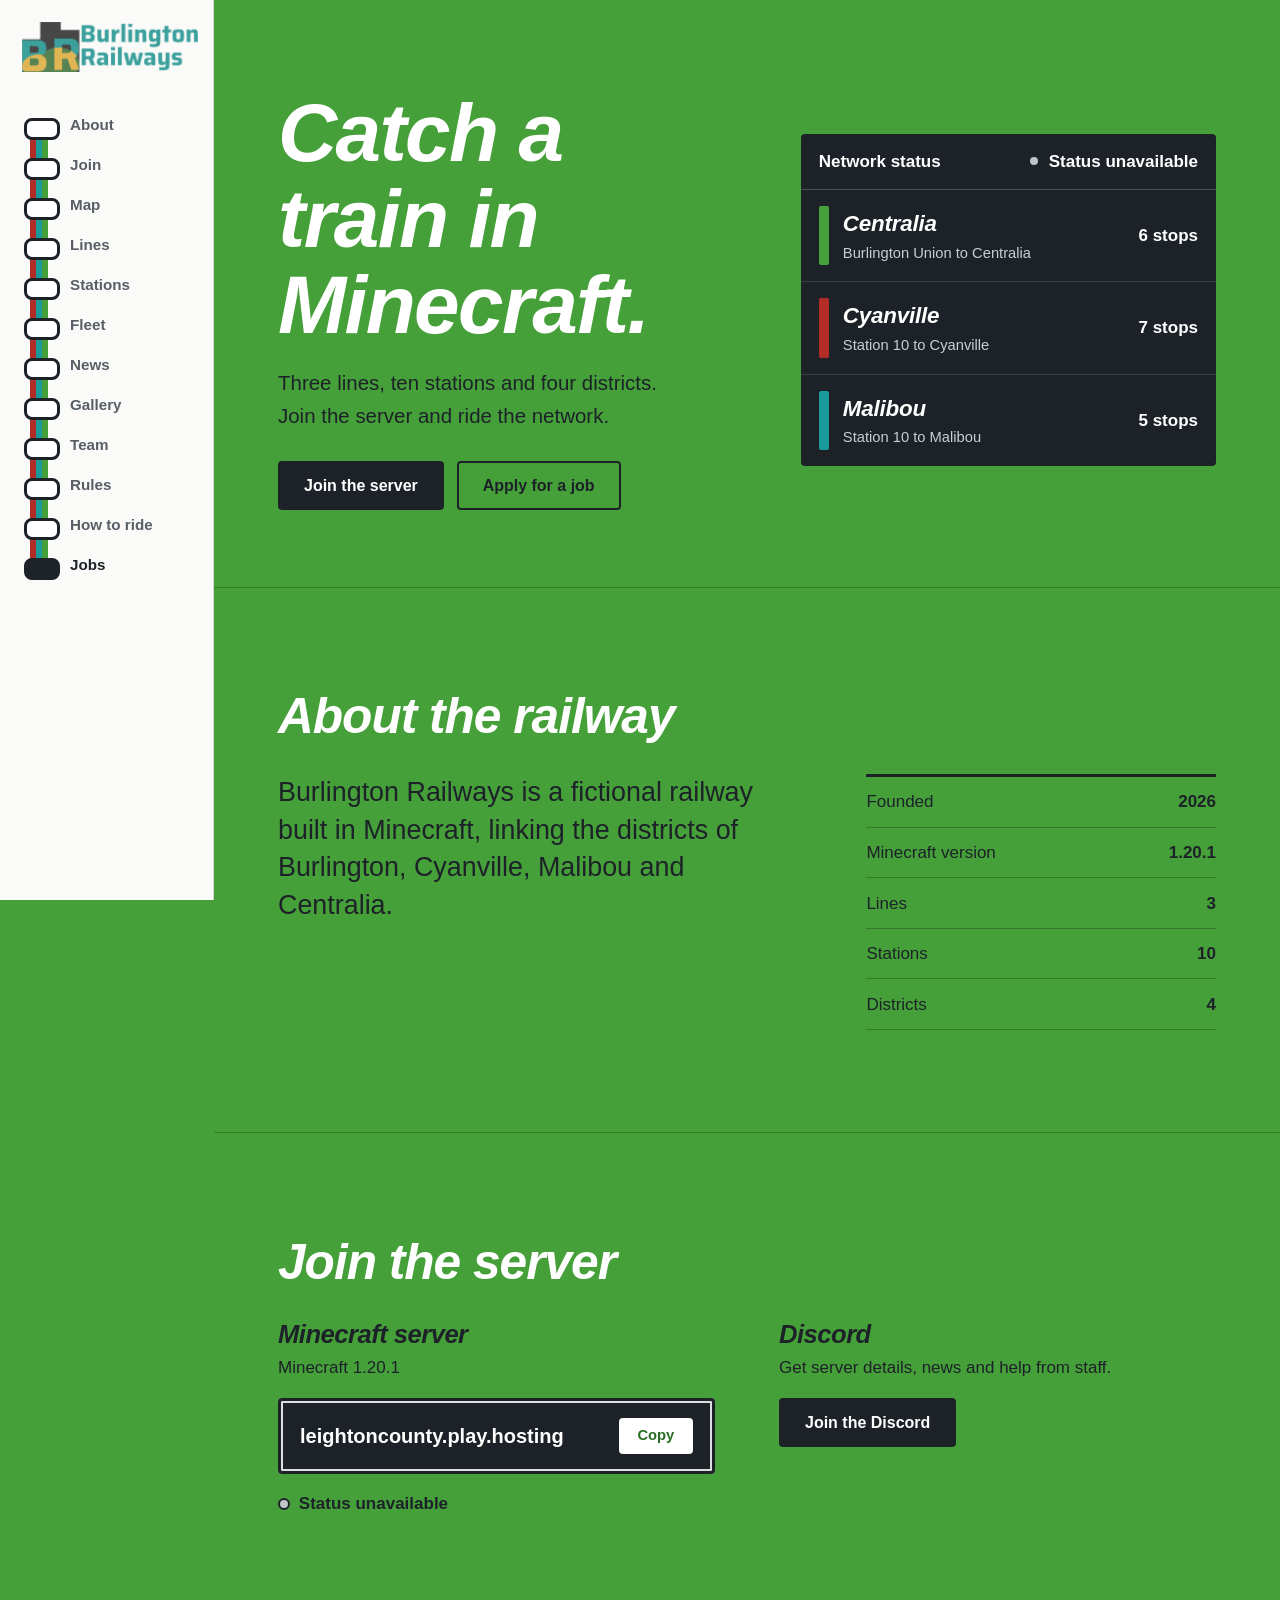
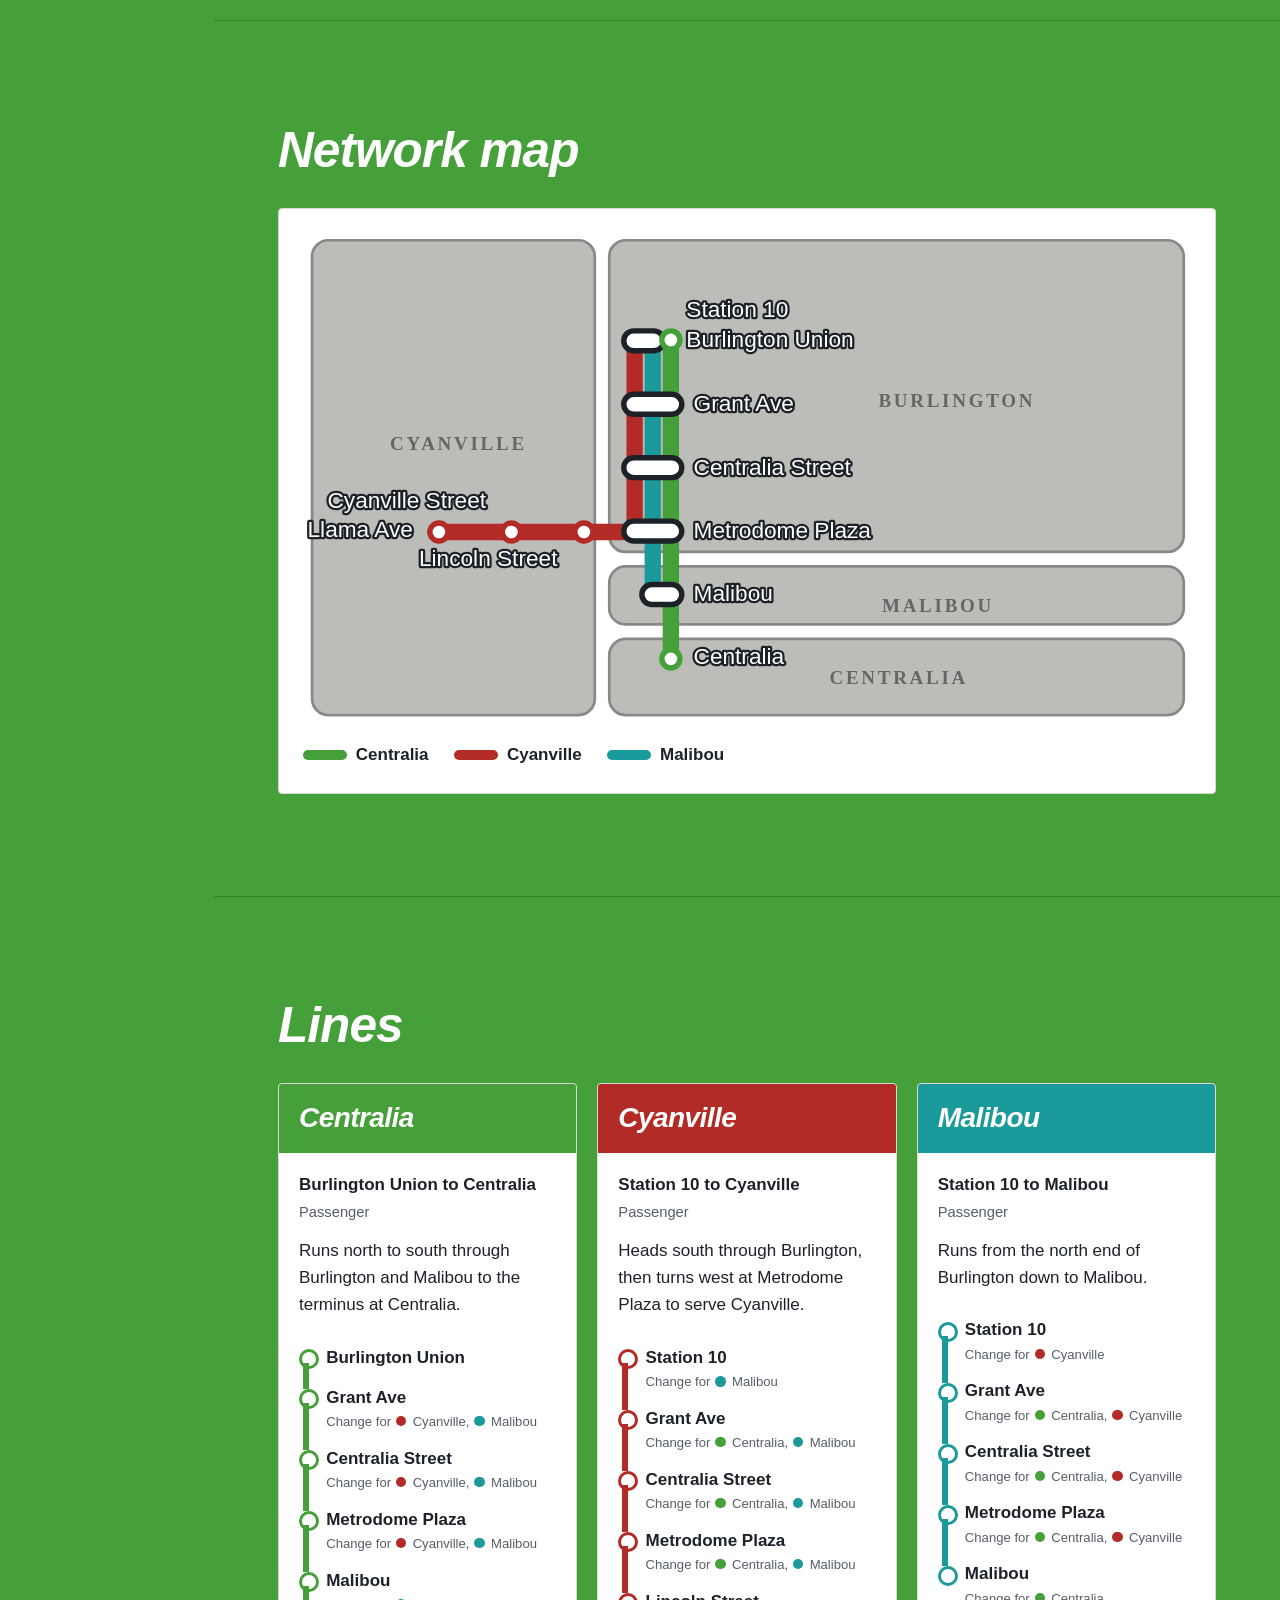
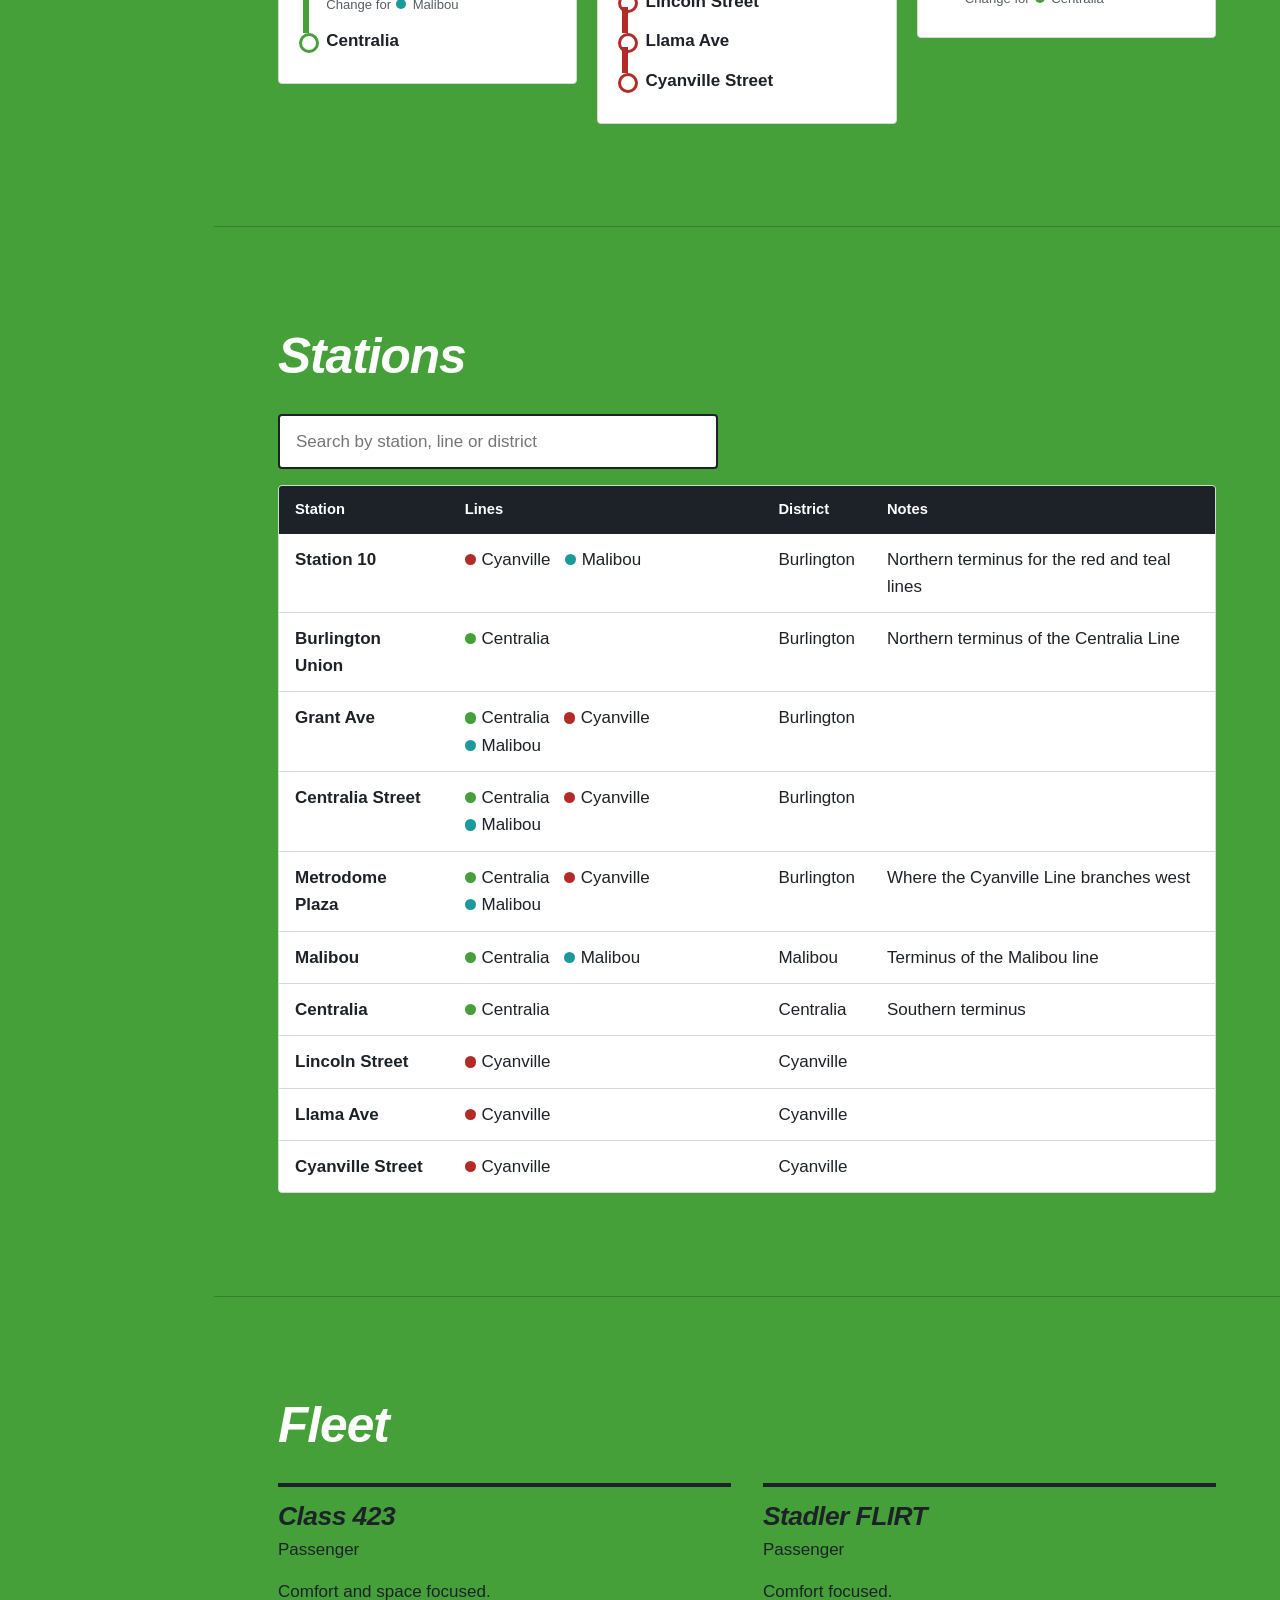
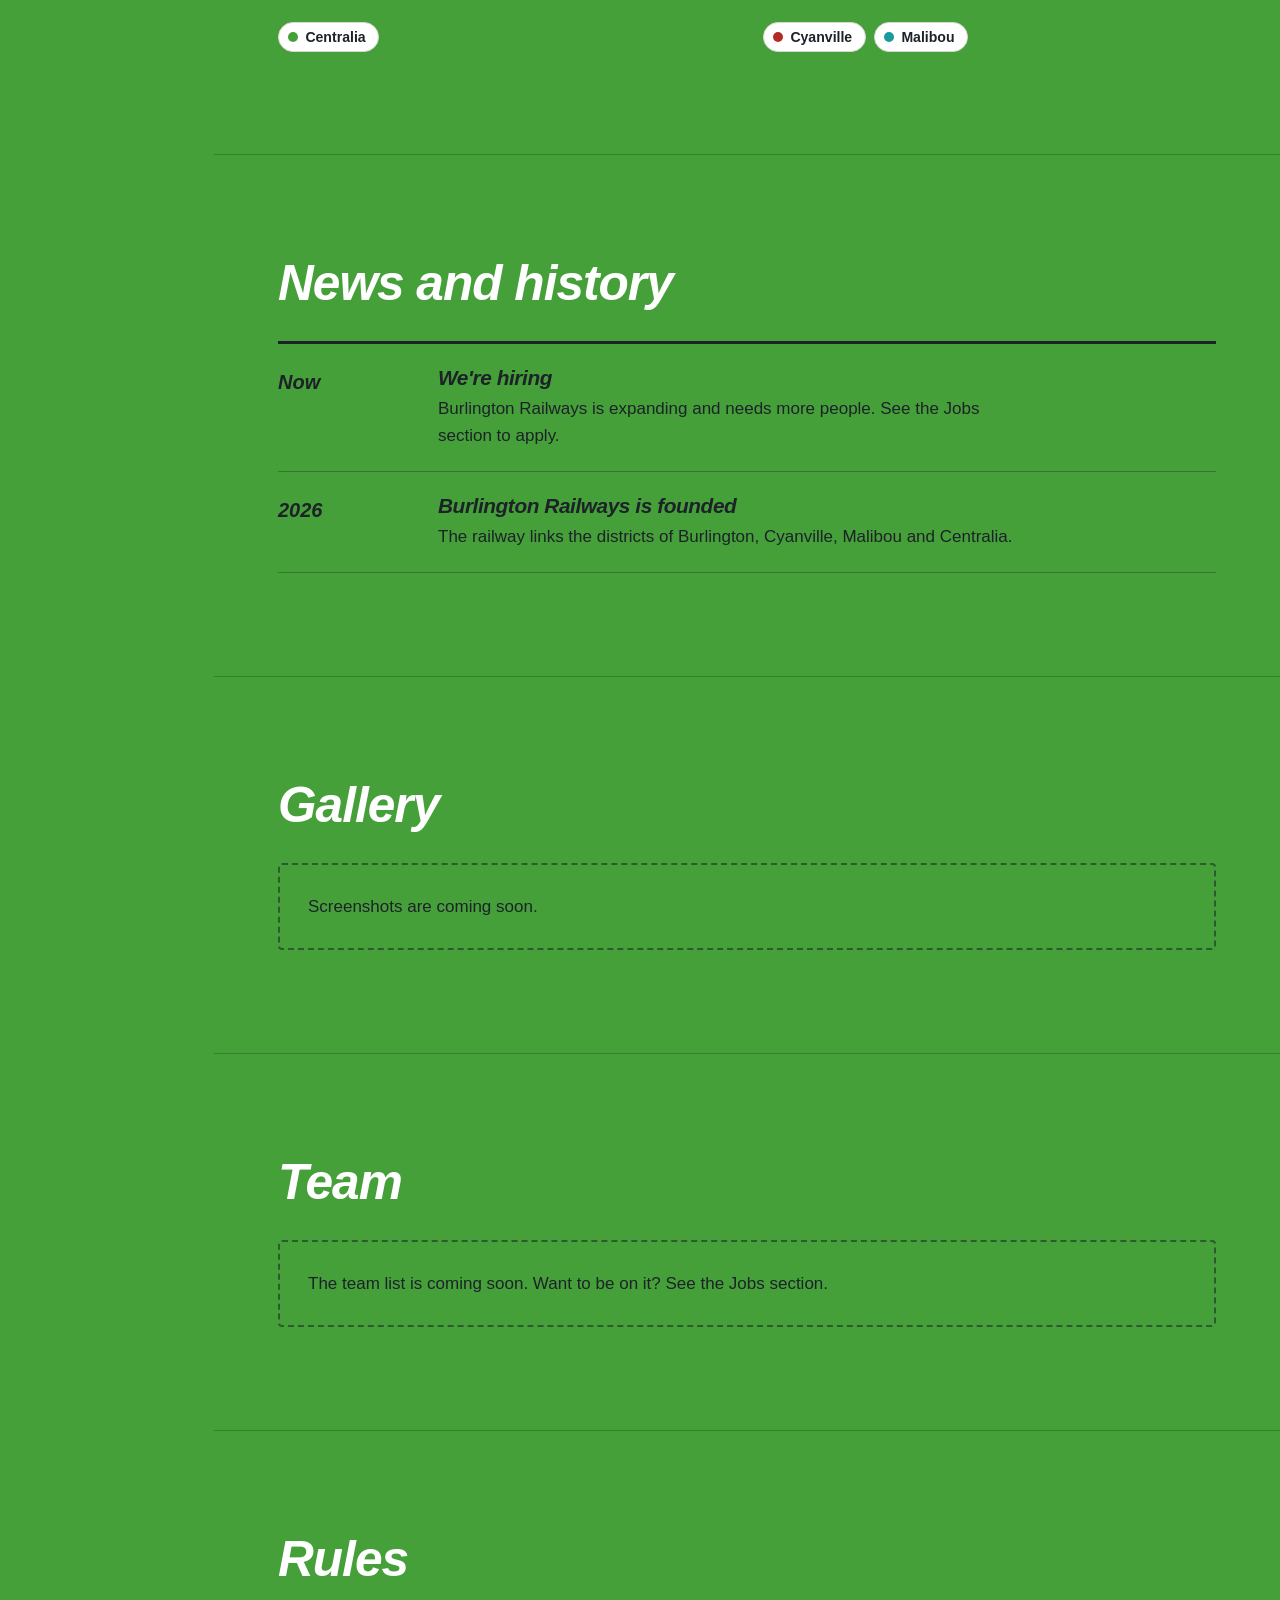
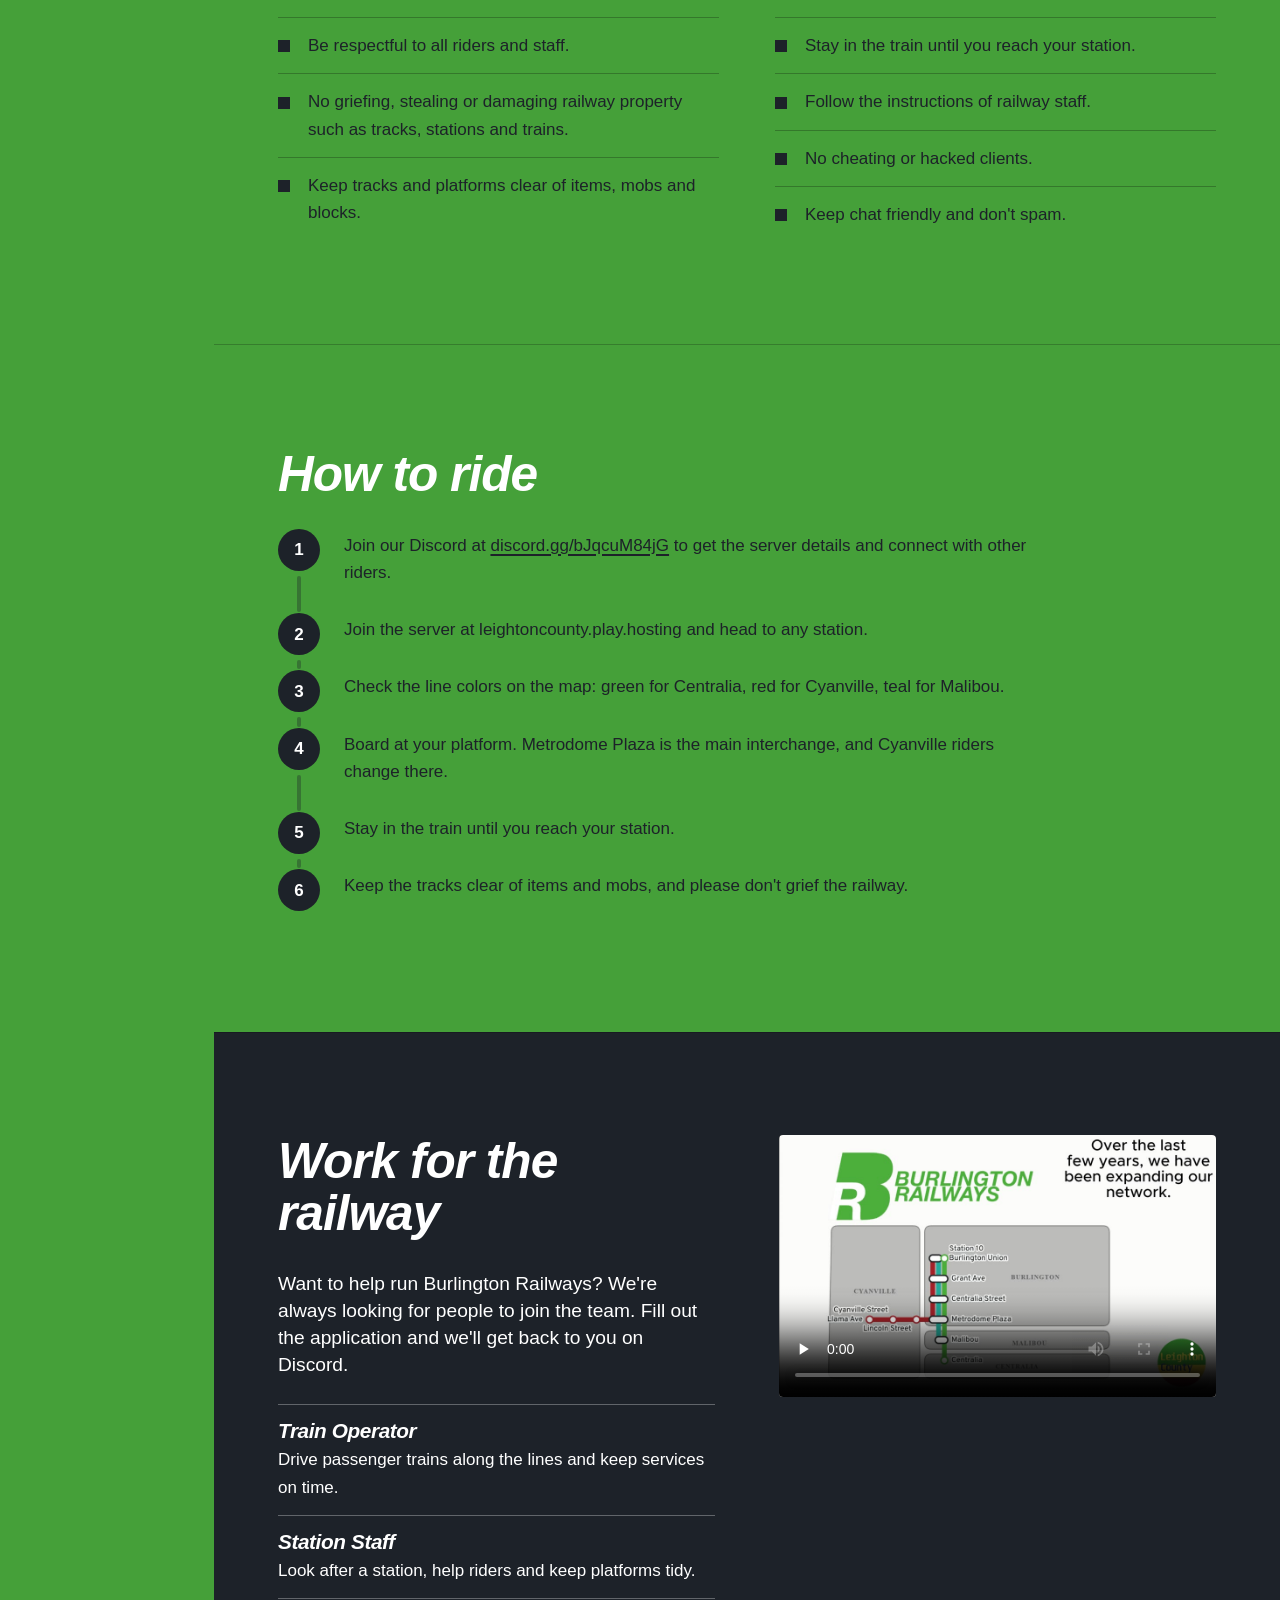
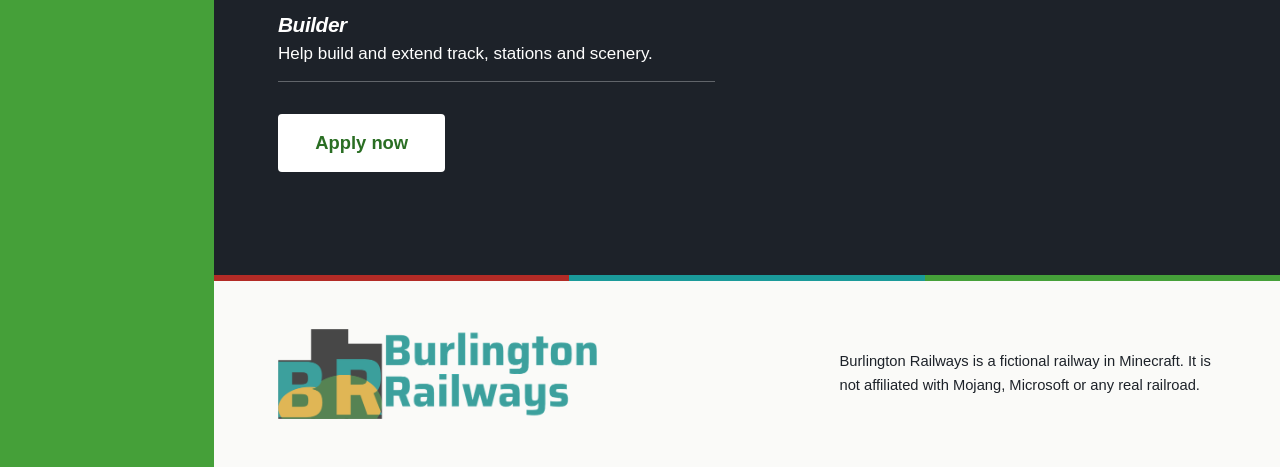
==== commit 1a997917: "Add files via upload" ====
--- a/index.html
+++ b/index.html
@@ -5,75 +5,90 @@
   <meta name="viewport" content="width=device-width, initial-scale=1">
   <title>Burlington Railways | Minecraft Railway Info</title>
   <meta name="description" content="Lines, stations, fleet and how to ride Burlington Railways, a fictional Minecraft railway.">
-  <link rel="icon" href="[data-uri]">
+  <meta name="theme-color" content="#45a039">
+  <link rel="icon" href="[data-uri]">
   <link rel="stylesheet" href="style.css">
 </head>
 <body>
-  <header class="site-header">
-    <a class="brand" href="#top">
-      <span class="brand-mark" role="img" aria-label="Burlington Railways logo mark"></span>
-      <span class="brand-text">Burlington Railways</span>
-    </a>
-    <nav>
-      <a href="#about">About</a>
-      <a href="#community">Join</a>
-      <a href="#map">Map</a>
-      <a href="#lines">Lines</a>
-      <a href="#stations">Stations</a>
-      <a href="#fleet">Fleet</a>
-      <a href="#news">News</a>
-      <a href="#gallery">Gallery</a>
-      <a href="#team">Team</a>
-      <a href="#rules">Rules</a>
-      <a href="#ride">Ride</a>
-      <a href="#jobs">Jobs</a>
-    </nav>
-  </header>
-
-  <main id="top">
-    <section class="hero">
-      <div class="hero-inner">
-        <div class="hero-logo" role="img" aria-label="Burlington Railways logo"></div>
-        <p class="tagline">A fictional railway network, built block by block in Minecraft.</p>
-        <div class="hero-cta">
-          <a class="btn" href="#lines">View the lines</a>
-          <a class="btn btn-ghost" href="#ride">How to ride</a>
-        </div>
-      </div>
-    </section>
-
-    <section id="about" class="section">
-      <h2>About</h2>
-      <div class="about-grid">
-        <p id="about-text"></p>
-        <dl class="facts" id="facts"></dl>
-      </div>
-    </section>
-
-    <section id="community" class="section alt">
-      <h2>Join us</h2>
-      <div class="join-grid">
-        <article class="card join-card">
-          <h3>Minecraft server</h3>
-          <p class="meta" id="server-version"></p>
-          <div class="addr-row">
-            <code id="server-address"></code>
-            <button class="btn btn-small" id="server-copy" type="button">Copy</button>
-          </div>
-          <p class="status unknown" id="server-status"><span class="pulse"></span><span id="server-status-text">Checking server...</span></p>
-        </article>
-        <article class="card join-card">
-          <h3>Discord community</h3>
-          <p class="meta" id="discord-counts">Get server details, news and help from staff.</p>
-          <a class="btn" id="discord-join" href="#community" target="_blank" rel="noopener">Join the Discord</a>
-        </article>
-      </div>
-    </section>
-
-    <section id="map" class="section">
-      <h2>Network map</h2>
-      <div class="map-wrap">
-        <svg viewBox="160 470 980 540" role="img" aria-label="Network map of Burlington Railways" class="netmap">
+  <a class="skip" href="#main">Skip to content</a>
+
+  <nav class="rail" aria-label="Sections">
+    <a class="brand" href="#top"><span class="brand-logo" role="img" aria-label="Burlington Railways"></span></a>
+    <ol>
+      <li style="--i:0"><a href="#about">About</a></li>
+      <li style="--i:1"><a href="#community">Join</a></li>
+      <li style="--i:2"><a href="#map">Map</a></li>
+      <li style="--i:3"><a href="#lines">Lines</a></li>
+      <li style="--i:4"><a href="#stations">Stations</a></li>
+      <li style="--i:5"><a href="#fleet">Fleet</a></li>
+      <li style="--i:6"><a href="#news">News</a></li>
+      <li style="--i:7"><a href="#gallery">Gallery</a></li>
+      <li style="--i:8"><a href="#team">Team</a></li>
+      <li style="--i:9"><a href="#rules">Rules</a></li>
+      <li style="--i:10"><a href="#ride">How to ride</a></li>
+      <li style="--i:11"><a href="#jobs">Jobs</a></li>
+    </ol>
+  </nav>
+
+  <div class="page">
+    <main id="main">
+      <section id="top" class="hero">
+        <div class="wrap hero-grid">
+          <div class="hero-copy">
+            <h1>Catch a train in Minecraft.</h1>
+            <p class="hero-sub" id="hero-sub"></p>
+            <div class="hero-cta">
+              <a class="btn" href="#community">Join the server</a>
+              <a class="btn btn-line" href="#jobs">Apply for a job</a>
+            </div>
+          </div>
+          <div class="board" role="group" aria-label="Network status">
+            <div class="board-head">
+              <span>Network status</span>
+              <span class="status unknown" id="board-status"><i class="dot"></i><span id="board-status-text">Checking server...</span></span>
+            </div>
+            <ul class="board-rows" id="board-rows"></ul>
+          </div>
+        </div>
+      </section>
+
+      <section id="about" class="sec">
+        <div class="wrap">
+          <h2>About the railway</h2>
+          <div class="about">
+            <p class="lead" id="about-text"></p>
+            <dl class="facts" id="facts"></dl>
+          </div>
+        </div>
+      </section>
+
+      <section id="community" class="sec">
+        <div class="wrap">
+          <h2>Join the server</h2>
+          <div class="join">
+            <div>
+              <h3>Minecraft server</h3>
+              <p class="muted" id="server-version"></p>
+              <div class="nameplate">
+                <span class="addr" id="server-address"></span>
+                <button class="btn btn-light btn-small" id="server-copy" type="button">Copy</button>
+              </div>
+              <p class="status unknown" id="server-status" aria-live="polite"><i class="dot"></i><span id="server-status-text">Checking server...</span></p>
+            </div>
+            <div>
+              <h3>Discord</h3>
+              <p class="muted" id="discord-counts">Get server details, news and help from staff.</p>
+              <a class="btn" id="discord-join" href="#community" target="_blank" rel="noopener">Join the Discord</a>
+            </div>
+          </div>
+        </div>
+      </section>
+
+      <section id="map" class="sec">
+        <div class="wrap">
+          <h2>Network map</h2>
+          <div class="mapbox">
+            <svg viewBox="160 470 980 540" role="img" aria-label="Network map of Burlington Railways" class="netmap">
           <style>
             .d { fill:#bcbcb8; stroke:#888; stroke-width:3; }
             .dl { font-family: Georgia, serif; font-weight:700; letter-spacing:3px; fill:#666; font-size:21px; }
@@ -117,76 +132,96 @@
           <text class="lb" x="165" y="805">Llama Ave</text>
           <text class="lb" x="288" y="837">Lincoln Street</text>
         </svg>
-        <ul class="legend" id="legend"></ul>
+            <ul class="legend" id="legend"></ul>
+          </div>
+        </div>
+      </section>
+
+      <section id="lines" class="sec">
+        <div class="wrap">
+          <h2>Lines</h2>
+          <div class="lines" id="lines-list"></div>
+        </div>
+      </section>
+
+      <section id="stations" class="sec">
+        <div class="wrap">
+          <h2>Stations</h2>
+          <input id="station-filter" class="finder" type="search" placeholder="Search by station, line or district" aria-label="Search stations">
+          <div class="tablebox">
+            <table>
+              <thead><tr><th>Station</th><th>Lines</th><th>District</th><th>Notes</th></tr></thead>
+              <tbody id="stations-body"></tbody>
+            </table>
+          </div>
+        </div>
+      </section>
+
+      <section id="fleet" class="sec">
+        <div class="wrap">
+          <h2>Fleet</h2>
+          <div class="fleet" id="fleet-list"></div>
+        </div>
+      </section>
+
+      <section id="news" class="sec">
+        <div class="wrap">
+          <h2>News and history</h2>
+          <ol class="news" id="news-list"></ol>
+        </div>
+      </section>
+
+      <section id="gallery" class="sec">
+        <div class="wrap">
+          <h2>Gallery</h2>
+          <div class="gallery" id="gallery-list"></div>
+        </div>
+      </section>
+
+      <section id="team" class="sec">
+        <div class="wrap">
+          <h2>Team</h2>
+          <div class="team" id="team-list"></div>
+        </div>
+      </section>
+
+      <section id="rules" class="sec">
+        <div class="wrap">
+          <h2>Rules</h2>
+          <ul class="rules" id="rules-list"></ul>
+        </div>
+      </section>
+
+      <section id="ride" class="sec">
+        <div class="wrap">
+          <h2>How to ride</h2>
+          <ol class="ride" id="ride-steps"></ol>
+        </div>
+      </section>
+
+      <section id="jobs" class="sec band">
+        <div class="wrap jobs">
+          <div>
+            <h2>Work for the railway</h2>
+            <p class="lead" id="jobs-intro"></p>
+            <ul class="roles" id="jobs-list"></ul>
+            <a class="btn btn-light btn-big" id="jobs-apply" href="#jobs" target="_blank" rel="noopener">Apply now</a>
+          </div>
+          <video class="ad" controls preload="none" playsinline poster="br-ad-poster.jpg">
+            <source src="br-ad.mp4" type="video/mp4">
+            Your browser can't play this video.
+          </video>
+        </div>
+      </section>
+    </main>
+
+    <footer class="foot">
+      <div class="wrap">
+        <div class="foot-logo" role="img" aria-label="Burlington Railways"></div>
+        <p>Burlington Railways is a fictional railway in Minecraft. It is not affiliated with Mojang, Microsoft or any real railroad.</p>
       </div>
-    </section>
-
-    <section id="lines" class="section alt">
-      <h2>Lines</h2>
-      <div class="cards" id="lines-list"></div>
-    </section>
-
-    <section id="stations" class="section">
-      <h2>Stations</h2>
-      <input id="station-filter" class="filter" type="search" placeholder="Search stations or lines..." aria-label="Search stations">
-      <div class="table-wrap">
-        <table>
-          <thead><tr><th>Station</th><th>Line(s)</th><th>District</th><th>Notes</th></tr></thead>
-          <tbody id="stations-body"></tbody>
-        </table>
-      </div>
-    </section>
-
-    <section id="fleet" class="section alt">
-      <h2>Fleet</h2>
-      <div class="cards" id="fleet-list"></div>
-    </section>
-
-    <section id="news" class="section">
-      <h2>News &amp; history</h2>
-      <ol class="timeline" id="news-list"></ol>
-    </section>
-
-    <section id="gallery" class="section alt">
-      <h2>Gallery</h2>
-      <div class="gallery" id="gallery-list"></div>
-    </section>
-
-    <section id="team" class="section">
-      <h2>Our team</h2>
-      <div class="cards" id="team-list"></div>
-    </section>
-
-    <section id="rules" class="section alt">
-      <h2>Rules</h2>
-      <ol class="steps" id="rules-list"></ol>
-    </section>
-
-
-    <section id="ride" class="section">
-      <h2>How to ride</h2>
-      <ol class="steps" id="ride-steps"></ol>
-    </section>
-
-    <section id="jobs" class="section alt">
-      <h2>Jobs at Burlington Railways</h2>
-      <p id="jobs-intro"></p>
-      <div class="ad-wrap">
-        <video class="ad-video" controls preload="metadata" playsinline>
-          <source src="br-ad.mp4" type="video/mp4">
-          Your browser can't play this video.
-        </video>
-      </div>
-      <div class="cards" id="jobs-list"></div>
-      <div class="jobs-cta">
-        <a class="btn" id="jobs-apply" href="#jobs" target="_blank" rel="noopener">Apply now</a>
-      </div>
-    </section>
-  </main>
-
-  <footer class="site-footer">
-    <p>Burlington Railways is a fictional railway in Minecraft. Not affiliated with Mojang, Microsoft, or any real railroad.</p>
-  </footer>
+    </footer>
+  </div>
 
   <script src="data.js"></script>
   <script src="main.js"></script>
--- a/style.css
+++ b/style.css
@@ -1,135 +1,295 @@
+/* ============================================================
+   Burlington Railways: transit-authority design
+   Palette: logo green page, signage ink, platform paper, three line colors.
+   Logo images are embedded at the bottom of this file.
+   ============================================================ */
 :root {
+  --bg: #45a039;
+  --ink: #1d2229;
+  --paper: #fafaf8;
+  --white: #fff;
+  --rule: #d9d9d3;
+  --platform: #bcbcb8;
+  --muted: #575e66;
   --green: #45a039;
-  --green-dark: #2f7a27;
-  --green-light: #e9f5e7;
-  --ink: #1a1f1a;
-  --muted: #5b655a;
-  --bg: #ffffff;
-  --alt: #f5f8f4;
-  --line: #dbe5d9;
+  --green-deep: #2a6e23;
+  --red: #b32b26;
+  --teal: #1a9a9a;
+  --rail: 214px;
+  --radius: 4px;
+  --font: "Helvetica Neue", Helvetica, Arial, "Liberation Sans", sans-serif;
 }
 
 * { box-sizing: border-box; }
-html { scroll-behavior: smooth; scroll-padding-top: 70px; }
+html { scroll-behavior: smooth; background: var(--bg); }
 body {
   margin: 0;
-  font-family: "Helvetica Neue", Helvetica, Arial, sans-serif;
+  background: var(--bg);
   color: var(--ink);
-  background: var(--bg);
-  line-height: 1.6;
-}
-
-h1, h2, h3 { font-style: italic; font-weight: 800; letter-spacing: -0.01em; line-height: 1.15; }
-h2 { font-size: 2rem; margin: 0 0 1.5rem; color: var(--green-dark); text-transform: uppercase; }
-
-/* Header */
-.site-header {
-  position: sticky; top: 0; z-index: 10;
-  display: flex; align-items: center; justify-content: space-between; gap: 1rem;
-  padding: 0.6rem 1.5rem;
-  background: rgba(255,255,255,0.95);
-  backdrop-filter: blur(6px);
-  border-bottom: 3px solid var(--green);
-}
-.brand { display: flex; align-items: center; gap: 0.6rem; text-decoration: none; color: var(--green); }
-.brand-mark { height: 36px; width: auto; }
-.brand-text { font-weight: 800; font-style: italic; text-transform: uppercase; font-size: 1.1rem; }
-.site-header nav { display: flex; gap: 1.1rem; flex-wrap: wrap; }
-.site-header nav a { color: var(--ink); text-decoration: none; font-weight: 600; font-size: 0.95rem; }
-.site-header nav a:hover { color: var(--green); }
-
-/* Hero */
-.hero { background: linear-gradient(180deg, var(--green-light), #fff); padding: 4rem 1.5rem 3.5rem; text-align: center; }
-.hero-inner { max-width: 760px; margin: 0 auto; }
-.hero-logo { max-width: 420px; width: 80%; height: auto; }
-.hero-fallback { font-size: 3rem; color: var(--green); text-transform: uppercase; margin: 0; }
-.tagline { font-size: 1.2rem; color: var(--muted); margin: 1rem 0 1.8rem; }
-.hero-cta { display: flex; gap: 0.8rem; justify-content: center; flex-wrap: wrap; }
+  font: 17px/1.6 var(--font);
+  -webkit-font-smoothing: antialiased;
+}
+h1, h2, h3 { font-style: italic; font-weight: 800; letter-spacing: -0.02em; line-height: 1.05; margin: 0; }
+h2 { font-size: clamp(2rem, 4.2vw, 3.1rem); margin-bottom: 2rem; color: #fff; }
+h3 { font-size: 1.3rem; line-height: 1.15; }
+p { margin: 0 0 1em; }
+a { color: var(--ink); text-decoration-thickness: 2px; text-underline-offset: 3px; }
+.muted { color: var(--ink); }
+code { font-family: inherit; font-weight: 700; }
+
+:focus-visible { outline: 3px solid var(--ink); outline-offset: 3px; }
+.board :focus-visible, .band :focus-visible, .nameplate :focus-visible { outline-color: #fff; }
+
+.skip { position: absolute; left: -999px; top: 8px; z-index: 100; background: var(--ink); color: #fff; padding: 8px 14px; border-radius: var(--radius); }
+.skip:focus { left: 8px; }
+
+/* ---------- Rail: the route diagram that doubles as navigation ---------- */
+.rail {
+  position: fixed; z-index: 20; inset: 0 auto 0 0; width: var(--rail);
+  padding: 22px 14px 22px 22px;
+  display: flex; flex-direction: column;
+  background: var(--paper); border-right: 1px solid var(--rule);
+  overflow-y: auto;
+}
+.brand {
+  display: flex; align-items: center; gap: 10px; text-decoration: none; color: var(--ink);
+  font-weight: 800; font-style: italic; line-height: 1.05; letter-spacing: -0.02em; font-size: 1.05rem;
+}
+.brand-logo { display: block; width: 176px; aspect-ratio: 866 / 244; background: var(--logo) center / contain no-repeat; }
+.rail ol { list-style: none; margin: 34px 0 0; padding: 0 0 0 40px; position: relative; }
+.rail ol::before {
+  content: ""; position: absolute; left: 8px; top: 20px; bottom: 20px; width: 18px;
+  background: linear-gradient(90deg, var(--red) 0 6px, var(--teal) 6px 12px, var(--green) 12px 18px);
+  transform-origin: top; animation: draw 1s cubic-bezier(0.6, 0, 0.2, 1) both;
+}
+.rail li a {
+  position: relative; display: flex; align-items: center; height: 40px;
+  padding-left: 8px; color: var(--muted); text-decoration: none; font-weight: 700; font-size: 0.95rem;
+}
+.rail li a::before {
+  content: ""; position: absolute; left: -38px; top: calc(50% - 8px); width: 30px; height: 16px;
+  border-radius: 8px; background: var(--white); border: 3px solid var(--ink);
+  animation: pop 0.35s both; animation-delay: calc(var(--i) * 60ms + 200ms);
+  transition: background 0.15s;
+}
+.rail li a:hover { color: var(--ink); }
+.rail li a:hover::before { background: var(--green); }
+.rail li a[aria-current="true"] { color: var(--ink); }
+.rail li a[aria-current="true"]::before { background: var(--ink); }
+
+@keyframes draw { from { transform: scaleY(0); } to { transform: scaleY(1); } }
+@keyframes pop { from { opacity: 0; scale: 0.3; } to { opacity: 1; scale: 1; } }
+@keyframes slide { from { opacity: 0; translate: -14px 0; } to { opacity: 1; translate: 0 0; } }
+
+.page { margin-left: var(--rail); }
+.wrap { width: min(1100px, 100% - 2 * clamp(20px, 5vw, 64px)); margin-inline: auto; }
+
+/* ---------- Buttons ---------- */
 .btn {
-  display: inline-block; padding: 0.7rem 1.4rem; border-radius: 6px;
-  background: var(--green); color: #fff; font-weight: 700; text-decoration: none;
-  border: 2px solid var(--green);
-}
-.btn:hover { background: var(--green-dark); border-color: var(--green-dark); }
-.btn-ghost { background: transparent; color: var(--green-dark); }
-.btn-ghost:hover { background: var(--green); color: #fff; }
-
-/* Sections */
-.section { padding: 3.5rem 1.5rem; }
-.section.alt { background: var(--alt); }
-.section > * { max-width: 1000px; margin-left: auto; margin-right: auto; }
-
-.about-grid { display: grid; grid-template-columns: 1.4fr 1fr; gap: 2rem; align-items: start; }
-.facts { margin: 0; background: #fff; border: 1px solid var(--line); border-radius: 10px; padding: 1rem 1.25rem; }
-.facts div { display: flex; justify-content: space-between; gap: 1rem; padding: 0.45rem 0; border-bottom: 1px solid var(--line); }
-.facts div:last-child { border-bottom: 0; }
-.facts dt { color: var(--muted); }
-.facts dd { margin: 0; font-weight: 700; text-align: right; }
-
-/* Cards */
-.cards { display: grid; grid-template-columns: repeat(auto-fill, minmax(280px, 1fr)); gap: 1.2rem; }
-.card { background: #fff; border: 1px solid var(--line); border-radius: 10px; padding: 1.2rem 1.3rem; border-top: 6px solid var(--card-color, var(--green)); }
-.card h3 { margin: 0 0 0.3rem; font-size: 1.25rem; }
-.card .meta { color: var(--muted); font-size: 0.9rem; margin: 0 0 0.7rem; }
-.card p { margin: 0 0 0.6rem; }
-.chips { display: flex; flex-wrap: wrap; gap: 0.35rem; }
-.chip { background: var(--green-light); color: var(--green-dark); border-radius: 999px; padding: 0.1rem 0.65rem; font-size: 0.8rem; font-weight: 600; }
-
-/* Map */
-.map-wrap { background: #fff; border: 1px solid var(--line); border-radius: 10px; padding: 1rem; }
+  display: inline-block; padding: 0.8rem 1.5rem; border-radius: var(--radius);
+  background: var(--ink); color: #fff; border: 2px solid var(--ink);
+  font: 700 1rem/1.2 var(--font); text-decoration: none; cursor: pointer;
+}
+.btn:hover { background: #fff; border-color: #fff; color: var(--ink); }
+.btn-line { background: transparent; color: var(--ink); border-color: var(--ink); }
+.btn-line:hover { background: var(--ink); border-color: var(--ink); color: #fff; }
+.btn-light { background: #fff; color: var(--green-deep); border-color: #fff; }
+.btn-light:hover { background: var(--bg); border-color: var(--bg); color: var(--ink); }
+.btn-small { padding: 0.45rem 1.05rem; font-size: 0.92rem; }
+.btn-big { padding: 1rem 2.2rem; font-size: 1.15rem; }
+
+/* ---------- Status ---------- */
+.status { display: inline-flex; align-items: center; gap: 0.55rem; font-weight: 700; margin: 0; }
+.dot { width: 0.75rem; height: 0.75rem; border-radius: 50%; background: #bfc5cb; border: 2px solid var(--ink); flex: none; }
+.status.online .dot { background: #fff; box-shadow: 0 0 0 4px rgba(255, 255, 255, 0.45); }
+.status.offline .dot { background: #e2564f; }
+
+/* ---------- Hero ---------- */
+.hero { padding: clamp(40px, 7vw, 96px) 0 clamp(48px, 6vw, 80px); }
+.hero-grid { display: grid; grid-template-columns: minmax(0, 1.05fr) minmax(0, 0.95fr); gap: clamp(28px, 5vw, 64px); align-items: center; }
+.hero h1 { font-size: clamp(2.8rem, 6.4vw, 5.4rem); margin-bottom: 1.2rem; color: #fff; }
+.hero-sub { font-size: clamp(1.1rem, 1.6vw, 1.3rem); max-width: 34ch; color: var(--ink); margin-bottom: 1.8rem; }
+.hero-cta { display: flex; flex-wrap: wrap; gap: 0.8rem; }
+
+.board { background: var(--ink); color: #fff; border-radius: var(--radius); overflow: hidden; }
+.board-head {
+  display: flex; justify-content: space-between; align-items: center; gap: 1rem; flex-wrap: wrap;
+  padding: 14px 18px; border-bottom: 1px solid rgba(255, 255, 255, 0.2); font-weight: 700;
+}
+.board-rows { list-style: none; margin: 0; padding: 0; }
+.board-rows li {
+  display: grid; grid-template-columns: 10px 1fr auto; column-gap: 14px; align-items: center;
+  padding: 16px 18px; border-bottom: 1px solid rgba(255, 255, 255, 0.12);
+  animation: slide 0.5s both; animation-delay: calc(var(--i) * 110ms + 500ms);
+}
+.board-rows li:last-child { border-bottom: 0; }
+.tab { grid-row: 1 / span 2; align-self: stretch; border-radius: 2px; }
+.b-name { font-weight: 800; font-style: italic; font-size: 1.4rem; letter-spacing: -0.01em; }
+.b-route { grid-column: 2; color: #c9ced4; font-size: 0.92rem; }
+.b-n { grid-column: 3; grid-row: 1 / span 2; font-weight: 700; font-variant-numeric: tabular-nums; }
+
+/* ---------- Sections ---------- */
+.sec { padding: clamp(56px, 8vw, 104px) 0; }
+.sec + .sec { border-top: 1px solid rgba(0, 0, 0, 0.22); }
+.hero + .sec { border-top: 1px solid rgba(0, 0, 0, 0.22); }
+
+.about { display: grid; grid-template-columns: minmax(0, 1.2fr) minmax(0, 0.8fr); gap: clamp(28px, 5vw, 72px); align-items: start; }
+.lead { font-size: clamp(1.25rem, 2.1vw, 1.7rem); line-height: 1.4; font-weight: 500; margin: 0; max-width: 40ch; }
+.facts { margin: 0; border-top: 3px solid var(--ink); }
+.facts div { display: flex; justify-content: space-between; gap: 1rem; padding: 0.7rem 0; border-bottom: 1px solid rgba(0, 0, 0, 0.25); }
+.facts dt { color: var(--ink); }
+.facts dd { margin: 0; font-weight: 800; text-align: right; font-variant-numeric: tabular-nums; }
+
+.join { display: grid; grid-template-columns: repeat(auto-fit, minmax(280px, 1fr)); gap: clamp(28px, 5vw, 72px); }
+.join h3 { font-size: 1.6rem; margin-bottom: 0.3rem; }
+.nameplate {
+  display: flex; align-items: center; justify-content: space-between; gap: 12px; flex-wrap: wrap;
+  background: var(--ink); color: #fff; border-radius: var(--radius); margin: 1rem 0;
+  padding: 20px 22px;
+  box-shadow: inset 0 0 0 3px var(--ink), inset 0 0 0 5px rgba(255, 255, 255, 0.85);
+}
+.addr { font-weight: 800; font-size: 1.25rem; overflow-wrap: anywhere; }
+
+.mapbox { background: var(--white); border: 1px solid var(--rule); border-radius: var(--radius); padding: clamp(10px, 2vw, 24px); }
 .netmap { width: 100%; height: auto; display: block; }
-.legend { list-style: none; display: flex; flex-wrap: wrap; gap: 1.2rem; margin: 1rem 0 0; padding: 0; font-weight: 600; }
-.legend li { display: flex; align-items: center; gap: 0.5rem; }
-.swatch { display: inline-block; width: 40px; height: 10px; border-radius: 5px; }
-
-/* Table */
-.filter { width: 100%; padding: 0.7rem 0.9rem; font-size: 1rem; border: 2px solid var(--line); border-radius: 6px; margin-bottom: 1rem; }
-.filter:focus { outline: none; border-color: var(--green); }
-.table-wrap { overflow-x: auto; border: 1px solid var(--line); border-radius: 10px; }
-table { width: 100%; border-collapse: collapse; min-width: 560px; }
-th, td { text-align: left; padding: 0.7rem 1rem; border-bottom: 1px solid var(--line); }
-th { background: var(--green); color: #fff; font-style: italic; text-transform: uppercase; font-size: 0.85rem; }
-tbody tr:nth-child(even) { background: var(--alt); }
-tbody tr:last-child td { border-bottom: 0; }
-.steps a { color: var(--green-dark); font-weight: 700; }
-code { background: var(--green-light); padding: 0.1rem 0.4rem; border-radius: 4px; }
-
-/* Steps */
-.steps { counter-reset: step; list-style: none; padding: 0; display: grid; gap: 1rem; }
-.steps li { counter-increment: step; position: relative; padding: 1rem 1.2rem 1rem 4rem; background: var(--alt); border-radius: 10px; }
-.steps li::before {
-  content: counter(step); position: absolute; left: 1rem; top: 50%; transform: translateY(-50%);
-  width: 2.2rem; height: 2.2rem; border-radius: 50%; background: var(--green); color: #fff;
-  display: grid; place-items: center; font-weight: 800;
-}
-
-.site-footer { padding: 2rem 1.5rem; text-align: center; color: var(--muted); font-size: 0.85rem; border-top: 3px solid var(--green); }
-
-@media (max-width: 720px) {
-  .about-grid { grid-template-columns: 1fr; }
-  .site-header { flex-direction: column; padding: 0.6rem 1rem; }
-  h2 { font-size: 1.6rem; }
-}
-
-/* ===== Embedded logos + checkerboard background ===== */
-body {
-  background-color: #fff;
-  background-image: url("[data-uri]");
-  background-size: 640px 366px;
-  background-repeat: repeat;
-}
-.hero { background: linear-gradient(180deg, rgba(233,245,231,0.92), rgba(255,255,255,0.6)); }
-.section.alt { background: rgba(245,248,244,0.86); }
-.brand-mark {
-  display: inline-block; width: 36px; height: 36px;
-  background: url("[data-uri]") center / contain no-repeat;
-}
-.hero-logo {
-  display: block; width: min(520px, 88%); aspect-ratio: 3.0303; height: auto; margin: 0 auto;
-  background: url("[data-uri]") center / contain no-repeat;
-}
-
-/* Jobs */
-#jobs-intro { font-size: 1.05rem; margin-bottom: 1.5rem; }
-.jobs-cta { margin-top: 1.8rem; text-align: center; }
-.jobs-cta .btn { font-size: 1.1rem; padding: 0.85rem 2rem; }
+.legend { display: flex; flex-wrap: wrap; gap: 0.6rem 1.6rem; list-style: none; margin: 1.2rem 0 0; padding: 0; font-weight: 700; }
+.legend li { display: flex; align-items: center; gap: 0.55rem; }
+.swatch { display: inline-block; width: 44px; height: 10px; border-radius: 5px; }
+
+/* Lines */
+.lines { display: grid; grid-template-columns: repeat(auto-fit, minmax(260px, 1fr)); gap: 20px; align-items: start; }
+.line { background: var(--white); border: 1px solid var(--rule); border-radius: var(--radius); overflow: hidden; }
+.line-head { background: var(--c); color: #fff; padding: 18px 20px; }
+.line-head h3 { font-size: 1.75rem; }
+.line-body { padding: 18px 20px 22px; }
+.route-from { margin-bottom: 0.2em; }
+.kind { font-size: 0.92rem; margin-bottom: 0.8em; }
+.line .muted { color: var(--muted); }
+.route { list-style: none; margin: 1.2rem 0 0; padding: 0 0 0 1.7rem; position: relative; }
+.route li { position: relative; padding: 0.4rem 0; display: flex; flex-direction: column; }
+.route li::before {
+  content: ""; position: absolute; left: -1.7rem; top: 0.75rem; width: 14px; height: 14px;
+  border-radius: 50%; background: #fff; border: 3px solid var(--c);
+}
+.route li:not(:last-child)::after {
+  content: ""; position: absolute; left: calc(-1.7rem + 4px); top: calc(0.75rem + 14px); bottom: -0.75rem;
+  width: 6px; background: var(--c);
+}
+.stop-name { font-weight: 700; }
+.xfer { font-size: 0.82rem; color: var(--muted); display: flex; align-items: center; gap: 0.3rem; flex-wrap: wrap; }
+.xdot { display: inline-block; width: 0.65rem; height: 0.65rem; border-radius: 50%; margin-right: 0.1rem; }
+
+/* Stations */
+.finder {
+  display: block; width: 100%; max-width: 440px; margin-bottom: 1rem;
+  padding: 0.75rem 1rem; font: inherit; border: 2px solid var(--ink); border-radius: var(--radius); background: #fff;
+}
+.tablebox { overflow-x: auto; border: 1px solid var(--rule); background: #fff; border-radius: var(--radius); }
+table { border-collapse: collapse; width: 100%; min-width: 600px; }
+th { background: var(--ink); color: #fff; text-align: left; font-weight: 700; padding: 12px 16px; font-size: 0.92rem; }
+td { padding: 12px 16px; border-top: 1px solid var(--rule); vertical-align: top; }
+tbody tr:first-child td { border-top: 0; }
+.lchip { display: inline-flex; align-items: center; gap: 0.35rem; margin-right: 0.9rem; white-space: nowrap; }
+.lchip i { width: 0.7rem; height: 0.7rem; border-radius: 50%; display: inline-block; }
+
+/* Fleet and team */
+.fleet, .team { display: grid; grid-template-columns: repeat(auto-fit, minmax(280px, 1fr)); gap: 28px 32px; }
+.train, .person { border-top: 4px solid var(--ink); padding-top: 14px; }
+.train h3, .person h3 { font-size: 1.65rem; }
+.role { margin: 0.3rem 0 0.9rem; }
+.tags { display: flex; flex-wrap: wrap; gap: 0.5rem; }
+.tag {
+  display: inline-flex; align-items: center; gap: 0.45rem; background: #fff; border: 1px solid var(--rule);
+  padding: 0.15rem 0.8rem 0.15rem 0.55rem; border-radius: 999px; font-size: 0.88rem; font-weight: 700;
+}
+.tag i { width: 0.65rem; height: 0.65rem; border-radius: 50%; display: inline-block; }
+
+/* News */
+.news { list-style: none; margin: 0; padding: 0; border-top: 3px solid var(--ink); }
+.news li { display: grid; grid-template-columns: 9rem minmax(0, 1fr); gap: 1rem; padding: 22px 0; border-bottom: 1px solid rgba(0, 0, 0, 0.25); }
+.news p { margin: 0.3rem 0 0; max-width: 62ch; }
+.when { font-weight: 800; font-style: italic; font-size: 1.25rem; }
+
+/* Gallery */
+.gallery { display: grid; grid-template-columns: repeat(auto-fill, minmax(260px, 1fr)); gap: 16px; }
+.shot { margin: 0; background: #fff; border: 1px solid var(--rule); border-radius: var(--radius); overflow: hidden; }
+.shot img { display: block; width: 100%; aspect-ratio: 16 / 10; object-fit: cover; }
+.shot figcaption { padding: 0.65rem 0.9rem; font-size: 0.92rem; color: var(--muted); }
+.empty { grid-column: 1 / -1; margin: 0; padding: 28px; border: 2px dashed rgba(29, 34, 41, 0.55); border-radius: var(--radius); color: var(--ink); }
+
+/* Rules */
+.rules { list-style: none; margin: 0; padding: 0; columns: 2 340px; column-gap: 56px; }
+.rules li { break-inside: avoid; position: relative; padding: 14px 0 14px 30px; border-top: 1px solid rgba(0, 0, 0, 0.25); }
+.rules li::before { content: ""; position: absolute; left: 0; top: 1.3em; width: 12px; height: 12px; background: var(--ink); }
+
+/* How to ride: a real sequence */
+.ride { list-style: none; counter-reset: step; margin: 0; padding: 0; max-width: 760px; }
+.ride li { counter-increment: step; position: relative; padding: 0 0 30px 66px; }
+.ride li::before {
+  content: counter(step); position: absolute; left: 0; top: -3px; width: 42px; height: 42px; border-radius: 50%;
+  background: var(--ink); color: #fff; font-weight: 800; display: grid; place-items: center;
+}
+.ride li:not(:last-child)::after {
+  content: ""; position: absolute; left: 19px; top: 44px; bottom: 4px; width: 4px; background: var(--ink); opacity: 0.35; border-radius: 2px;
+}
+
+/* ---------- Jobs band ---------- */
+.band { background: var(--ink); color: #fff; position: relative; overflow: hidden; border-top: 0; }
+.band .wrap { position: relative; }
+.band a:not(.btn) { color: #fff; }
+.jobs { display: grid; grid-template-columns: minmax(0, 1fr) minmax(0, 1fr); gap: clamp(28px, 5vw, 64px); align-items: start; }
+.band .lead { font-size: 1.2rem; font-weight: 400; margin-bottom: 1.6rem; }
+.roles { list-style: none; margin: 0 0 2rem; padding: 0; }
+.roles li { padding: 14px 0; border-top: 1px solid rgba(255, 255, 255, 0.3); }
+.roles li:last-child { border-bottom: 1px solid rgba(255, 255, 255, 0.3); }
+.roles p { margin: 0.2rem 0 0; }
+.ad { width: 100%; aspect-ratio: 5 / 3; display: block; background: #000; border-radius: var(--radius); }
+
+/* ---------- Footer ---------- */
+.foot { background: var(--paper); color: var(--ink); padding: 48px 0; border-top: 6px solid; border-image: linear-gradient(90deg, var(--red) 0 33.33%, var(--teal) 33.33% 66.66%, var(--green) 66.66% 100%) 1; }
+.foot .wrap { display: flex; gap: 24px 48px; align-items: center; justify-content: space-between; flex-wrap: wrap; }
+.foot-logo { width: min(320px, 80%); aspect-ratio: 866 / 244; background: var(--logo) left center / contain no-repeat; }
+.foot p { max-width: 46ch; margin: 0; font-size: 0.92rem; }
+
+/* ---------- Responsive ---------- */
+@media (max-width: 1240px) {
+  .hero-grid, .jobs { grid-template-columns: minmax(0, 1fr); }
+  .hero-sub { max-width: 46ch; }
+}
+@media (max-width: 959px) {
+  html { scroll-padding-top: 76px; }
+  .page { margin-left: 0; }
+  .rail {
+    position: sticky; top: 0; left: 0; right: 0; inset: auto; width: auto;
+    flex-direction: row; align-items: center; gap: 8px; padding: 8px 12px 12px;
+    border-right: 0; overflow-x: auto; overflow-y: hidden; white-space: nowrap;
+    background: linear-gradient(90deg, var(--red) 0 33.33%, var(--teal) 33.33% 66.66%, var(--green) 66.66% 100%) left bottom / 100% 4px no-repeat, var(--paper);
+  }
+  .brand { flex: none; padding-right: 6px; }
+  .brand-logo { width: auto; height: 40px; }
+  .rail ol { display: flex; margin: 0; padding: 0; gap: 2px; }
+  .rail ol::before, .rail li a::before { display: none; }
+  .rail li a { height: auto; padding: 8px 12px; border-radius: var(--radius); }
+  .rail li a[aria-current="true"] { background: var(--ink); color: #fff; }
+  .about { grid-template-columns: minmax(0, 1fr); }
+  .news li { grid-template-columns: minmax(0, 1fr); gap: 0.2rem; }
+}
+
+@media (min-width: 960px) and (max-height: 700px) {
+  .rail ol { margin-top: 22px; }
+  .rail li a { height: 34px; }
+  .rail ol::before { top: 17px; bottom: 17px; }
+}
+@media (min-width: 960px) and (max-height: 590px) {
+  .rail li a { height: 30px; font-size: 0.9rem; }
+  .rail ol::before { top: 15px; bottom: 15px; }
+}
+
+@media (prefers-reduced-motion: reduce) {
+  * { animation: none !important; transition: none !important; scroll-behavior: auto !important; }
+}
+
+/* ===== Embedded images (generated from your logo files) ===== */
+:root {
+  --logo: url("[data-uri]");
+}
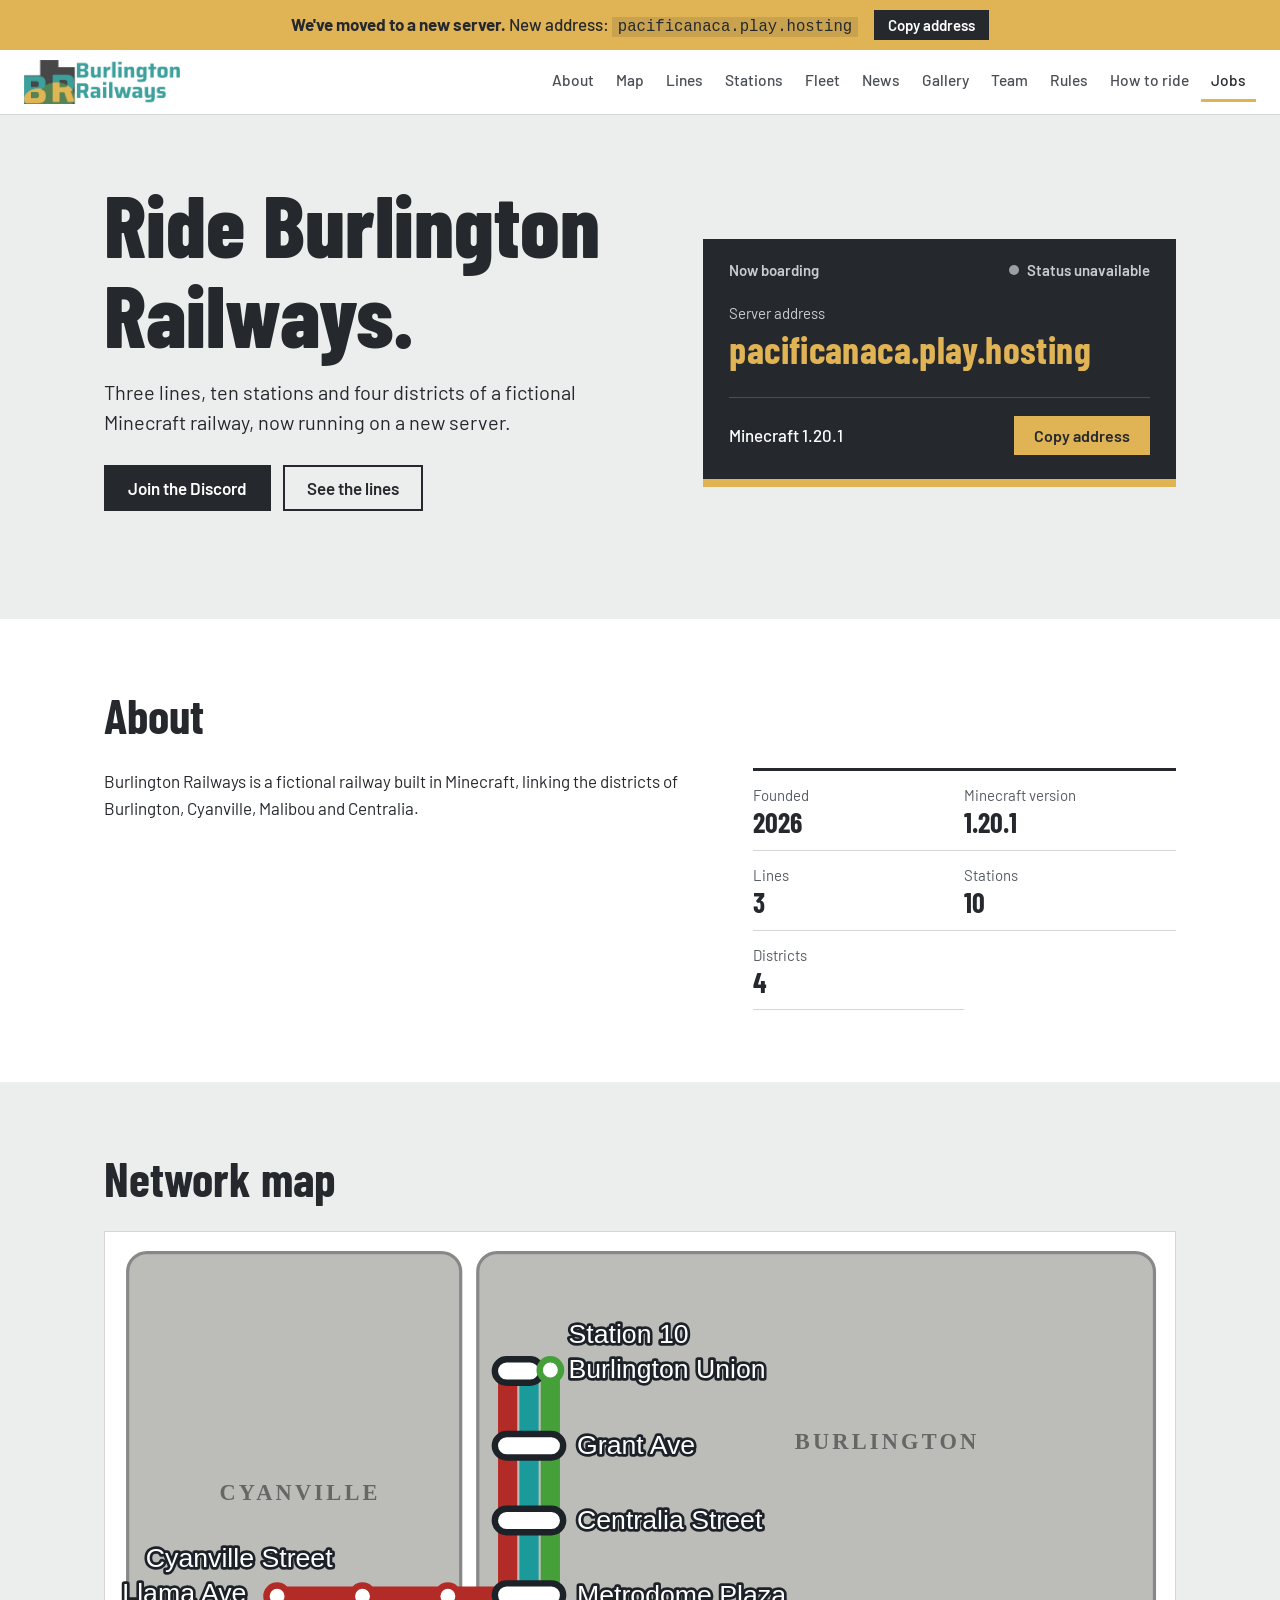
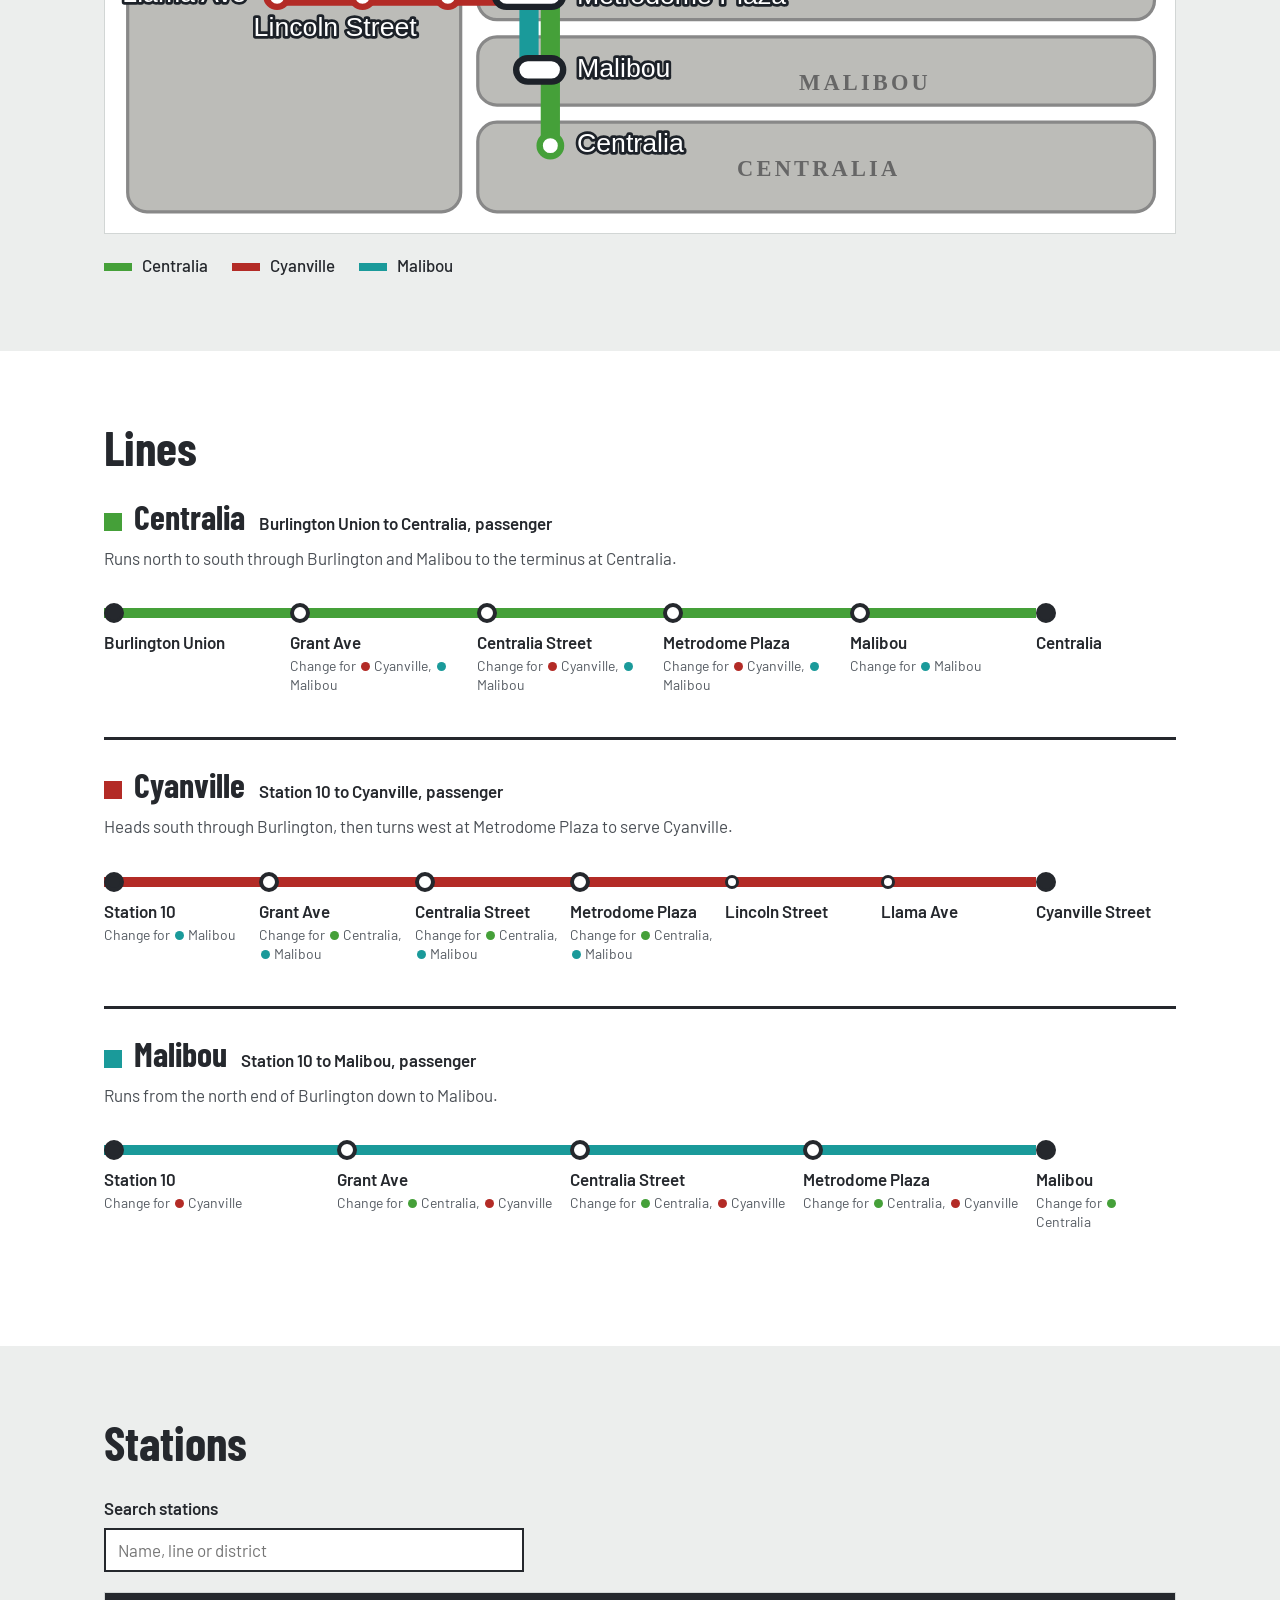
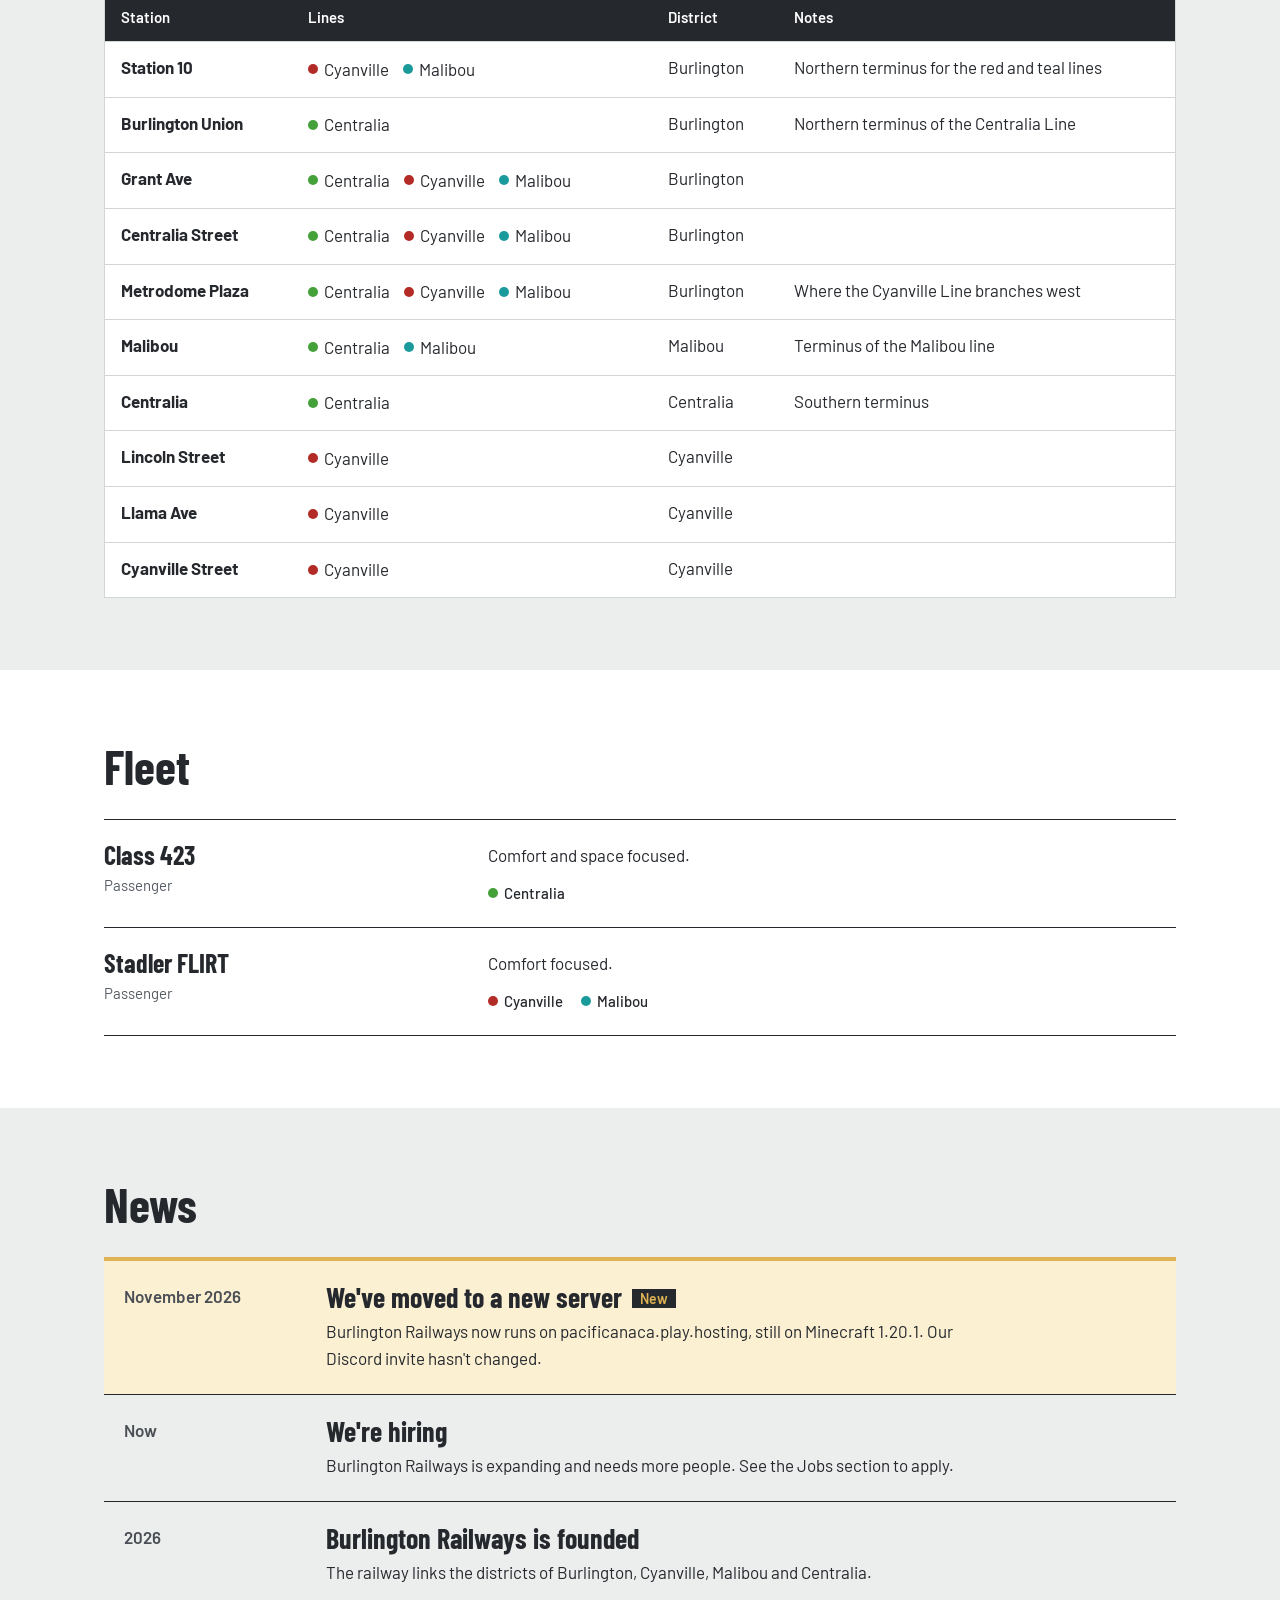
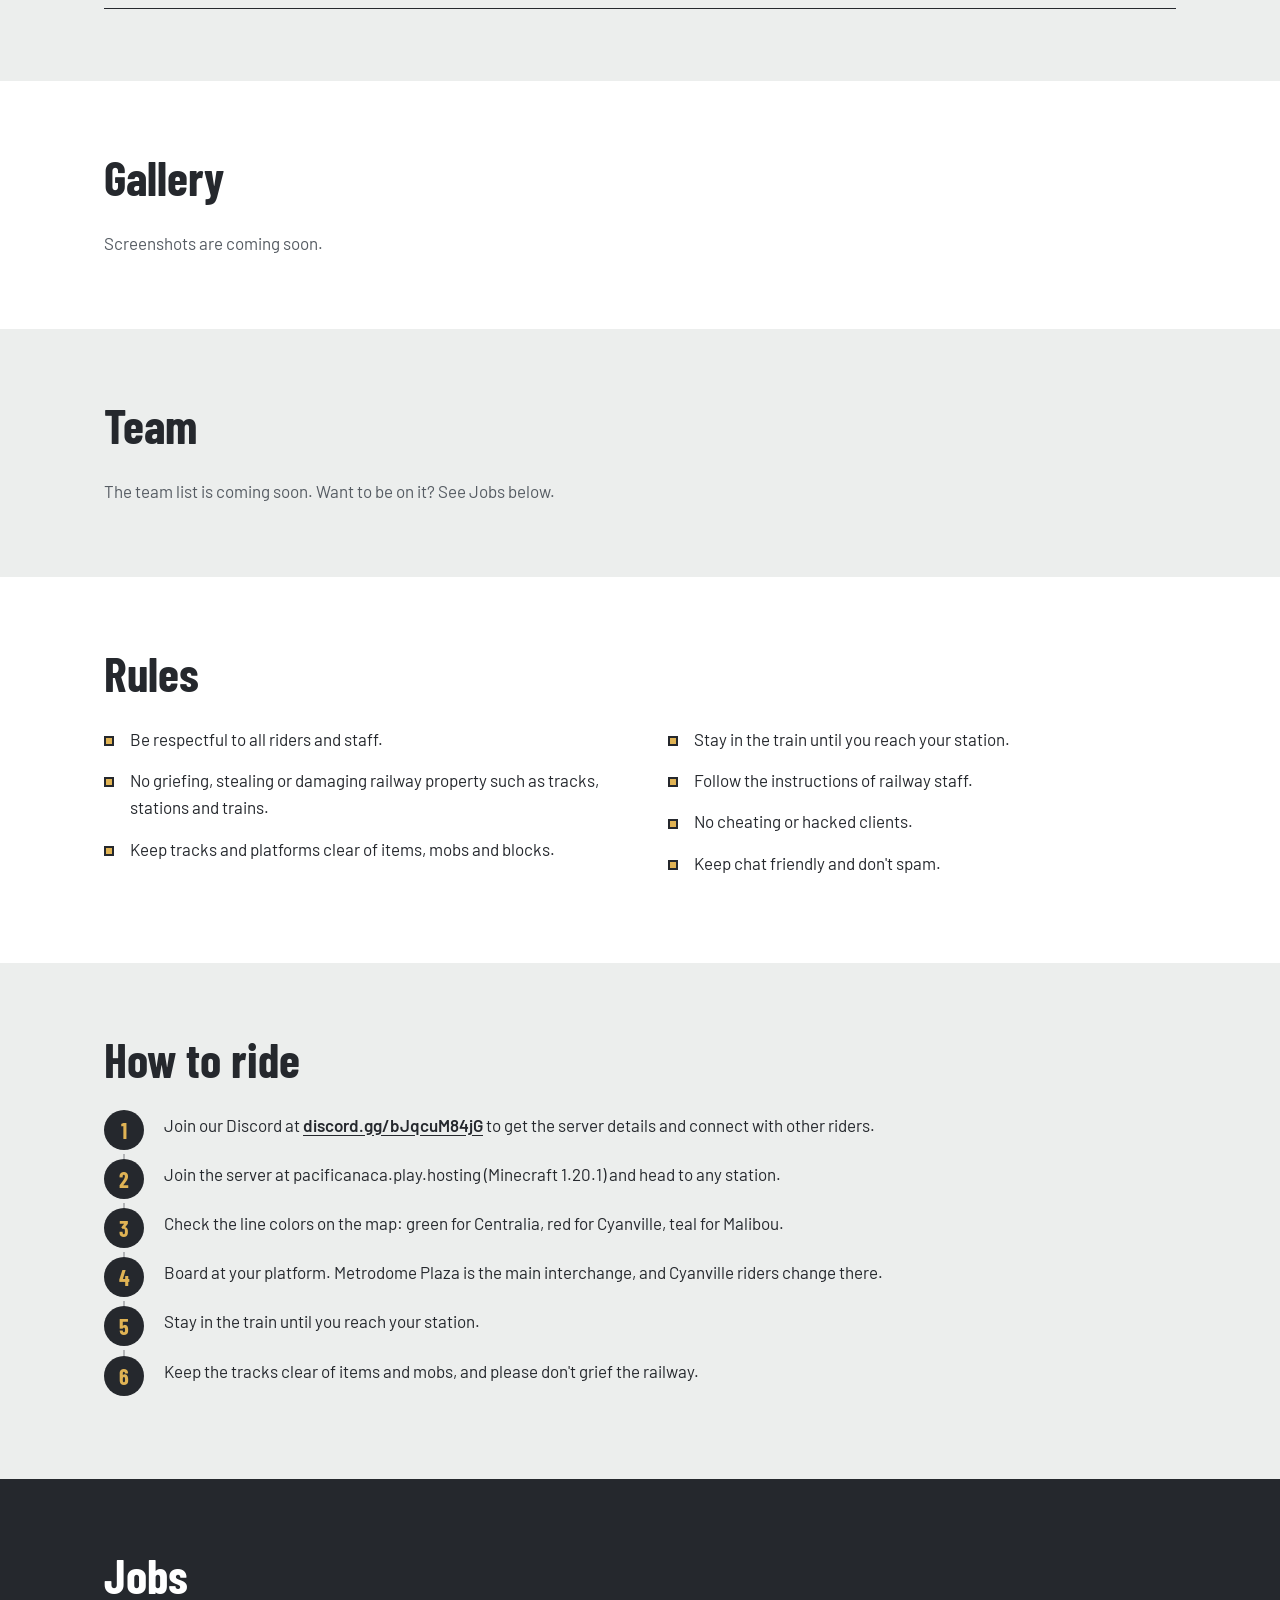
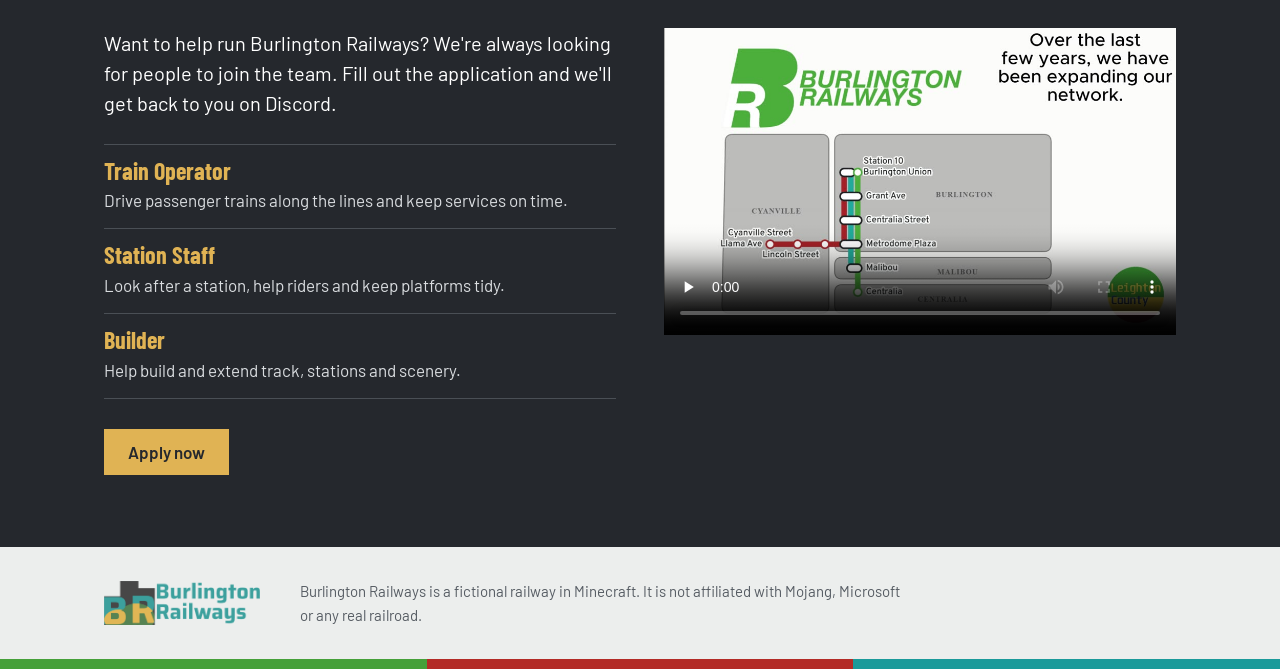
==== commit e07182b4: "Add files via upload" ====
--- a/index.html
+++ b/index.html
@@ -1,94 +1,80 @@
 <!doctype html>
 <html lang="en">
 <head>
-  <meta charset="utf-8">
-  <meta name="viewport" content="width=device-width, initial-scale=1">
-  <title>Burlington Railways | Minecraft Railway Info</title>
-  <meta name="description" content="Lines, stations, fleet and how to ride Burlington Railways, a fictional Minecraft railway.">
-  <meta name="theme-color" content="#45a039">
-  <link rel="icon" href="[data-uri]">
-  <link rel="stylesheet" href="style.css">
+<meta charset="utf-8">
+<meta name="viewport" content="width=device-width, initial-scale=1">
+<title>Burlington Railways</title>
+<meta name="description" content="Burlington Railways is a fictional Minecraft railway. Lines, stations, fleet, jobs and how to ride.">
+<link rel="icon" href="[data-uri]">
+<link rel="preconnect" href="https://fonts.googleapis.com">
+<link rel="preconnect" href="https://fonts.gstatic.com" crossorigin>
+<link href="https://fonts.googleapis.com/css2?family=Barlow:wght@400;500;600&family=Barlow+Condensed:wght@600;700;800&display=swap" rel="stylesheet">
+<link rel="stylesheet" href="style.css">
 </head>
 <body>
-  <a class="skip" href="#main">Skip to content</a>
-
-  <nav class="rail" aria-label="Sections">
-    <a class="brand" href="#top"><span class="brand-logo" role="img" aria-label="Burlington Railways"></span></a>
-    <ol>
-      <li style="--i:0"><a href="#about">About</a></li>
-      <li style="--i:1"><a href="#community">Join</a></li>
-      <li style="--i:2"><a href="#map">Map</a></li>
-      <li style="--i:3"><a href="#lines">Lines</a></li>
-      <li style="--i:4"><a href="#stations">Stations</a></li>
-      <li style="--i:5"><a href="#fleet">Fleet</a></li>
-      <li style="--i:6"><a href="#news">News</a></li>
-      <li style="--i:7"><a href="#gallery">Gallery</a></li>
-      <li style="--i:8"><a href="#team">Team</a></li>
-      <li style="--i:9"><a href="#rules">Rules</a></li>
-      <li style="--i:10"><a href="#ride">How to ride</a></li>
-      <li style="--i:11"><a href="#jobs">Jobs</a></li>
-    </ol>
+<a class="skip" href="#about">Skip to content</a>
+
+<div class="notice" id="notice" hidden>
+  <p><strong id="notice-text"></strong> <span class="nt-addr">New address: <code id="notice-addr"></code></span></p>
+  <button type="button" class="nt-copy" data-copy>Copy address</button>
+</div>
+
+<header class="head">
+  <a class="brand" href="#top" aria-label="Burlington Railways, top of page"><span class="brand-logo" role="img" aria-label="Burlington Railways"></span></a>
+  <nav class="nav" aria-label="Sections">
+    <a href="#about">About</a>
+    <a href="#map">Map</a>
+    <a href="#lines">Lines</a>
+    <a href="#stations">Stations</a>
+    <a href="#fleet">Fleet</a>
+    <a href="#news">News</a>
+    <a href="#gallery">Gallery</a>
+    <a href="#team">Team</a>
+    <a href="#rules">Rules</a>
+    <a href="#ride">How to ride</a>
+    <a href="#jobs">Jobs</a>
   </nav>
-
-  <div class="page">
-    <main id="main">
-      <section id="top" class="hero">
-        <div class="wrap hero-grid">
-          <div class="hero-copy">
-            <h1>Catch a train in Minecraft.</h1>
-            <p class="hero-sub" id="hero-sub"></p>
-            <div class="hero-cta">
-              <a class="btn" href="#community">Join the server</a>
-              <a class="btn btn-line" href="#jobs">Apply for a job</a>
-            </div>
-          </div>
-          <div class="board" role="group" aria-label="Network status">
-            <div class="board-head">
-              <span>Network status</span>
-              <span class="status unknown" id="board-status"><i class="dot"></i><span id="board-status-text">Checking server...</span></span>
-            </div>
-            <ul class="board-rows" id="board-rows"></ul>
-          </div>
+</header>
+
+<main id="top">
+  <section class="hero">
+    <div class="wrap hero-grid">
+      <div class="hero-copy">
+        <h1 id="hero-title">Ride Burlington Railways.</h1>
+        <p class="lede" id="hero-sub"></p>
+        <div class="cta">
+          <a class="btn" id="discord-join" href="#" target="_blank" rel="noopener">Join the Discord</a>
+          <a class="btn btn-line" href="#lines">See the lines</a>
         </div>
-      </section>
-
-      <section id="about" class="sec">
-        <div class="wrap">
-          <h2>About the railway</h2>
-          <div class="about">
-            <p class="lead" id="about-text"></p>
-            <dl class="facts" id="facts"></dl>
-          </div>
+        <p class="small" id="discord-counts"></p>
+      </div>
+
+      <aside class="board" aria-label="Server details">
+        <div class="board-top"><span>Now boarding</span><span class="status unknown" id="board-status"><i></i><span id="board-status-text">Checking server</span></span></div>
+        <p class="board-label">Server address</p>
+        <p class="board-addr" id="board-address"></p>
+        <div class="board-foot">
+          <span id="board-version"></span>
+          <button type="button" class="btn btn-y" data-copy>Copy address</button>
         </div>
-      </section>
-
-      <section id="community" class="sec">
-        <div class="wrap">
-          <h2>Join the server</h2>
-          <div class="join">
-            <div>
-              <h3>Minecraft server</h3>
-              <p class="muted" id="server-version"></p>
-              <div class="nameplate">
-                <span class="addr" id="server-address"></span>
-                <button class="btn btn-light btn-small" id="server-copy" type="button">Copy</button>
-              </div>
-              <p class="status unknown" id="server-status" aria-live="polite"><i class="dot"></i><span id="server-status-text">Checking server...</span></p>
-            </div>
-            <div>
-              <h3>Discord</h3>
-              <p class="muted" id="discord-counts">Get server details, news and help from staff.</p>
-              <a class="btn" id="discord-join" href="#community" target="_blank" rel="noopener">Join the Discord</a>
-            </div>
-          </div>
-        </div>
-      </section>
-
-      <section id="map" class="sec">
-        <div class="wrap">
-          <h2>Network map</h2>
-          <div class="mapbox">
-            <svg viewBox="160 470 980 540" role="img" aria-label="Network map of Burlington Railways" class="netmap">
+      </aside>
+    </div>
+  </section>
+
+  <section class="band" id="about">
+    <div class="wrap">
+      <h2>About</h2>
+      <div class="about-grid">
+        <p class="prose" id="about-text"></p>
+        <dl class="facts" id="facts"></dl>
+      </div>
+    </div>
+  </section>
+
+  <section class="band alt" id="map">
+    <div class="wrap">
+      <h2>Network map</h2>
+      <div class="map-frame"><svg viewBox="160 470 980 540" role="img" aria-label="Network map of Burlington Railways" class="netmap">
           <style>
             .d { fill:#bcbcb8; stroke:#888; stroke-width:3; }
             .dl { font-family: Georgia, serif; font-weight:700; letter-spacing:3px; fill:#666; font-size:21px; }
@@ -131,99 +117,99 @@
           <text class="lb" x="187" y="773">Cyanville Street</text>
           <text class="lb" x="165" y="805">Llama Ave</text>
           <text class="lb" x="288" y="837">Lincoln Street</text>
-        </svg>
-            <ul class="legend" id="legend"></ul>
-          </div>
+        </svg></div>
+      <ul class="legend" id="legend"></ul>
+    </div>
+  </section>
+
+  <section class="band" id="lines">
+    <div class="wrap">
+      <h2>Lines</h2>
+      <div id="lines-list"></div>
+    </div>
+  </section>
+
+  <section class="band alt" id="stations">
+    <div class="wrap">
+      <h2>Stations</h2>
+      <label class="filter"><span>Search stations</span><input id="station-filter" type="search" placeholder="Name, line or district" autocomplete="off"></label>
+      <div class="table-wrap">
+        <table>
+          <thead><tr><th scope="col">Station</th><th scope="col">Lines</th><th scope="col">District</th><th scope="col">Notes</th></tr></thead>
+          <tbody id="stations-body"></tbody>
+        </table>
+      </div>
+    </div>
+  </section>
+
+  <section class="band" id="fleet">
+    <div class="wrap">
+      <h2>Fleet</h2>
+      <div class="rows" id="fleet-list"></div>
+    </div>
+  </section>
+
+  <section class="band alt" id="news">
+    <div class="wrap">
+      <h2>News</h2>
+      <ol class="news" id="news-list"></ol>
+    </div>
+  </section>
+
+  <section class="band" id="gallery">
+    <div class="wrap">
+      <h2>Gallery</h2>
+      <div class="gallery" id="gallery-list"></div>
+    </div>
+  </section>
+
+  <section class="band alt" id="team">
+    <div class="wrap">
+      <h2>Team</h2>
+      <div class="rows" id="team-list"></div>
+    </div>
+  </section>
+
+  <section class="band" id="rules">
+    <div class="wrap">
+      <h2>Rules</h2>
+      <ul class="rules" id="rules-list"></ul>
+    </div>
+  </section>
+
+  <section class="band alt" id="ride">
+    <div class="wrap">
+      <h2>How to ride</h2>
+      <ol class="steps" id="ride-steps"></ol>
+    </div>
+  </section>
+
+  <section class="band dark" id="jobs">
+    <div class="wrap">
+      <h2>Jobs</h2>
+      <div class="jobs-grid">
+        <div>
+          <p class="lede" id="jobs-intro"></p>
+          <ul class="jobs" id="jobs-list"></ul>
+          <a class="btn btn-y" id="jobs-apply" href="#" target="_blank" rel="noopener">Apply now</a>
         </div>
-      </section>
-
-      <section id="lines" class="sec">
-        <div class="wrap">
-          <h2>Lines</h2>
-          <div class="lines" id="lines-list"></div>
-        </div>
-      </section>
-
-      <section id="stations" class="sec">
-        <div class="wrap">
-          <h2>Stations</h2>
-          <input id="station-filter" class="finder" type="search" placeholder="Search by station, line or district" aria-label="Search stations">
-          <div class="tablebox">
-            <table>
-              <thead><tr><th>Station</th><th>Lines</th><th>District</th><th>Notes</th></tr></thead>
-              <tbody id="stations-body"></tbody>
-            </table>
-          </div>
-        </div>
-      </section>
-
-      <section id="fleet" class="sec">
-        <div class="wrap">
-          <h2>Fleet</h2>
-          <div class="fleet" id="fleet-list"></div>
-        </div>
-      </section>
-
-      <section id="news" class="sec">
-        <div class="wrap">
-          <h2>News and history</h2>
-          <ol class="news" id="news-list"></ol>
-        </div>
-      </section>
-
-      <section id="gallery" class="sec">
-        <div class="wrap">
-          <h2>Gallery</h2>
-          <div class="gallery" id="gallery-list"></div>
-        </div>
-      </section>
-
-      <section id="team" class="sec">
-        <div class="wrap">
-          <h2>Team</h2>
-          <div class="team" id="team-list"></div>
-        </div>
-      </section>
-
-      <section id="rules" class="sec">
-        <div class="wrap">
-          <h2>Rules</h2>
-          <ul class="rules" id="rules-list"></ul>
-        </div>
-      </section>
-
-      <section id="ride" class="sec">
-        <div class="wrap">
-          <h2>How to ride</h2>
-          <ol class="ride" id="ride-steps"></ol>
-        </div>
-      </section>
-
-      <section id="jobs" class="sec band">
-        <div class="wrap jobs">
-          <div>
-            <h2>Work for the railway</h2>
-            <p class="lead" id="jobs-intro"></p>
-            <ul class="roles" id="jobs-list"></ul>
-            <a class="btn btn-light btn-big" id="jobs-apply" href="#jobs" target="_blank" rel="noopener">Apply now</a>
-          </div>
-          <video class="ad" controls preload="none" playsinline poster="br-ad-poster.jpg">
-            <source src="br-ad.mp4" type="video/mp4">
-            Your browser can't play this video.
-          </video>
-        </div>
-      </section>
-    </main>
-
-    <footer class="foot">
-      <div class="wrap">
-        <div class="foot-logo" role="img" aria-label="Burlington Railways"></div>
-        <p>Burlington Railways is a fictional railway in Minecraft. It is not affiliated with Mojang, Microsoft or any real railroad.</p>
-      </div>
-    </footer>
+        <video controls preload="none" poster="br-ad-poster.jpg" playsinline>
+          <source src="br-ad.mp4" type="video/mp4">
+        </video>
+      </div>
+    </div>
+  </section>
+</main>
+
+<footer class="foot">
+  <div class="wrap foot-in">
+    <span class="brand-logo" role="img" aria-label="Burlington Railways"></span>
+    <p>Burlington Railways is a fictional railway in Minecraft. It is not affiliated with Mojang, Microsoft or any real railroad.</p>
   </div>
-
-  <script src="data.js"></script>
-  <script src="main.js"></script>
+  <div class="stripe"><i></i><i></i><i></i></div>
+</footer>
+
+<script src="data.js"></script>
+<script src="main.js"></script>
 </body>
 </html>
--- a/style.css
+++ b/style.css
@@ -1,295 +1,236 @@
-/* ============================================================
-   Burlington Railways: transit-authority design
-   Palette: logo green page, signage ink, platform paper, three line colors.
-   Logo images are embedded at the bottom of this file.
-   ============================================================ */
+/* Burlington Railways. Colors come from the logo; line colors come from the map. */
 :root {
-  --bg: #45a039;
-  --ink: #1d2229;
-  --paper: #fafaf8;
-  --white: #fff;
-  --rule: #d9d9d3;
-  --platform: #bcbcb8;
-  --muted: #575e66;
+  --ink: #25282d;
+  --ink-2: #4a4f55;
+  --muted: #565c63;
+  --paper: #ffffff;
+  --concrete: #eceeed;
+  --rule: #d2d6d5;
+  --signal: #e0b354;
+  --signal-soft: #fbf0d2;
   --green: #45a039;
-  --green-deep: #2a6e23;
   --red: #b32b26;
   --teal: #1a9a9a;
-  --rail: 214px;
-  --radius: 4px;
-  --font: "Helvetica Neue", Helvetica, Arial, "Liberation Sans", sans-serif;
-}
-
-* { box-sizing: border-box; }
-html { scroll-behavior: smooth; background: var(--bg); }
-body {
-  margin: 0;
-  background: var(--bg);
-  color: var(--ink);
-  font: 17px/1.6 var(--font);
-  -webkit-font-smoothing: antialiased;
-}
-h1, h2, h3 { font-style: italic; font-weight: 800; letter-spacing: -0.02em; line-height: 1.05; margin: 0; }
-h2 { font-size: clamp(2rem, 4.2vw, 3.1rem); margin-bottom: 2rem; color: #fff; }
-h3 { font-size: 1.3rem; line-height: 1.15; }
-p { margin: 0 0 1em; }
-a { color: var(--ink); text-decoration-thickness: 2px; text-underline-offset: 3px; }
-.muted { color: var(--ink); }
-code { font-family: inherit; font-weight: 700; }
-
+  --body: "Barlow", "Helvetica Neue", Arial, sans-serif;
+  --display: "Barlow Condensed", "Arial Narrow", "Helvetica Neue", Arial, sans-serif;
+  --wrap: 1120px;
+}
+*, *::before, *::after { box-sizing: border-box; }
+[hidden] { display: none !important; }
+html { scroll-behavior: smooth; scroll-padding-top: 88px; }
+body { margin: 0; font: 400 17px/1.6 var(--body); color: var(--ink); background: var(--paper); -webkit-font-smoothing: antialiased; }
+img, video, svg { max-width: 100%; }
+a { color: inherit; text-underline-offset: 3px; }
+code { font: 500 0.92em ui-monospace, Menlo, Consolas, monospace; background: var(--concrete); padding: 1px 6px; }
 :focus-visible { outline: 3px solid var(--ink); outline-offset: 3px; }
-.board :focus-visible, .band :focus-visible, .nameplate :focus-visible { outline-color: #fff; }
-
-.skip { position: absolute; left: -999px; top: 8px; z-index: 100; background: var(--ink); color: #fff; padding: 8px 14px; border-radius: var(--radius); }
+.dark :focus-visible, .board :focus-visible, .notice :focus-visible { outline-color: var(--signal); }
+.skip { position: absolute; left: -999px; top: 8px; background: var(--ink); color: #fff; padding: 8px 14px; z-index: 50; }
 .skip:focus { left: 8px; }
-
-/* ---------- Rail: the route diagram that doubles as navigation ---------- */
-.rail {
-  position: fixed; z-index: 20; inset: 0 auto 0 0; width: var(--rail);
-  padding: 22px 14px 22px 22px;
-  display: flex; flex-direction: column;
-  background: var(--paper); border-right: 1px solid var(--rule);
-  overflow-y: auto;
-}
-.brand {
-  display: flex; align-items: center; gap: 10px; text-decoration: none; color: var(--ink);
-  font-weight: 800; font-style: italic; line-height: 1.05; letter-spacing: -0.02em; font-size: 1.05rem;
-}
-.brand-logo { display: block; width: 176px; aspect-ratio: 866 / 244; background: var(--logo) center / contain no-repeat; }
-.rail ol { list-style: none; margin: 34px 0 0; padding: 0 0 0 40px; position: relative; }
-.rail ol::before {
-  content: ""; position: absolute; left: 8px; top: 20px; bottom: 20px; width: 18px;
-  background: linear-gradient(90deg, var(--red) 0 6px, var(--teal) 6px 12px, var(--green) 12px 18px);
-  transform-origin: top; animation: draw 1s cubic-bezier(0.6, 0, 0.2, 1) both;
-}
-.rail li a {
-  position: relative; display: flex; align-items: center; height: 40px;
-  padding-left: 8px; color: var(--muted); text-decoration: none; font-weight: 700; font-size: 0.95rem;
-}
-.rail li a::before {
-  content: ""; position: absolute; left: -38px; top: calc(50% - 8px); width: 30px; height: 16px;
-  border-radius: 8px; background: var(--white); border: 3px solid var(--ink);
-  animation: pop 0.35s both; animation-delay: calc(var(--i) * 60ms + 200ms);
-  transition: background 0.15s;
-}
-.rail li a:hover { color: var(--ink); }
-.rail li a:hover::before { background: var(--green); }
-.rail li a[aria-current="true"] { color: var(--ink); }
-.rail li a[aria-current="true"]::before { background: var(--ink); }
-
-@keyframes draw { from { transform: scaleY(0); } to { transform: scaleY(1); } }
-@keyframes pop { from { opacity: 0; scale: 0.3; } to { opacity: 1; scale: 1; } }
-@keyframes slide { from { opacity: 0; translate: -14px 0; } to { opacity: 1; translate: 0 0; } }
-
-.page { margin-left: var(--rail); }
-.wrap { width: min(1100px, 100% - 2 * clamp(20px, 5vw, 64px)); margin-inline: auto; }
-
-/* ---------- Buttons ---------- */
-.btn {
-  display: inline-block; padding: 0.8rem 1.5rem; border-radius: var(--radius);
-  background: var(--ink); color: #fff; border: 2px solid var(--ink);
-  font: 700 1rem/1.2 var(--font); text-decoration: none; cursor: pointer;
-}
-.btn:hover { background: #fff; border-color: #fff; color: var(--ink); }
-.btn-line { background: transparent; color: var(--ink); border-color: var(--ink); }
-.btn-line:hover { background: var(--ink); border-color: var(--ink); color: #fff; }
-.btn-light { background: #fff; color: var(--green-deep); border-color: #fff; }
-.btn-light:hover { background: var(--bg); border-color: var(--bg); color: var(--ink); }
-.btn-small { padding: 0.45rem 1.05rem; font-size: 0.92rem; }
-.btn-big { padding: 1rem 2.2rem; font-size: 1.15rem; }
-
-/* ---------- Status ---------- */
-.status { display: inline-flex; align-items: center; gap: 0.55rem; font-weight: 700; margin: 0; }
-.dot { width: 0.75rem; height: 0.75rem; border-radius: 50%; background: #bfc5cb; border: 2px solid var(--ink); flex: none; }
-.status.online .dot { background: #fff; box-shadow: 0 0 0 4px rgba(255, 255, 255, 0.45); }
-.status.offline .dot { background: #e2564f; }
-
-/* ---------- Hero ---------- */
-.hero { padding: clamp(40px, 7vw, 96px) 0 clamp(48px, 6vw, 80px); }
-.hero-grid { display: grid; grid-template-columns: minmax(0, 1.05fr) minmax(0, 0.95fr); gap: clamp(28px, 5vw, 64px); align-items: center; }
-.hero h1 { font-size: clamp(2.8rem, 6.4vw, 5.4rem); margin-bottom: 1.2rem; color: #fff; }
-.hero-sub { font-size: clamp(1.1rem, 1.6vw, 1.3rem); max-width: 34ch; color: var(--ink); margin-bottom: 1.8rem; }
-.hero-cta { display: flex; flex-wrap: wrap; gap: 0.8rem; }
-
-.board { background: var(--ink); color: #fff; border-radius: var(--radius); overflow: hidden; }
-.board-head {
-  display: flex; justify-content: space-between; align-items: center; gap: 1rem; flex-wrap: wrap;
-  padding: 14px 18px; border-bottom: 1px solid rgba(255, 255, 255, 0.2); font-weight: 700;
-}
-.board-rows { list-style: none; margin: 0; padding: 0; }
-.board-rows li {
-  display: grid; grid-template-columns: 10px 1fr auto; column-gap: 14px; align-items: center;
-  padding: 16px 18px; border-bottom: 1px solid rgba(255, 255, 255, 0.12);
-  animation: slide 0.5s both; animation-delay: calc(var(--i) * 110ms + 500ms);
-}
-.board-rows li:last-child { border-bottom: 0; }
-.tab { grid-row: 1 / span 2; align-self: stretch; border-radius: 2px; }
-.b-name { font-weight: 800; font-style: italic; font-size: 1.4rem; letter-spacing: -0.01em; }
-.b-route { grid-column: 2; color: #c9ced4; font-size: 0.92rem; }
-.b-n { grid-column: 3; grid-row: 1 / span 2; font-weight: 700; font-variant-numeric: tabular-nums; }
-
-/* ---------- Sections ---------- */
-.sec { padding: clamp(56px, 8vw, 104px) 0; }
-.sec + .sec { border-top: 1px solid rgba(0, 0, 0, 0.22); }
-.hero + .sec { border-top: 1px solid rgba(0, 0, 0, 0.22); }
-
-.about { display: grid; grid-template-columns: minmax(0, 1.2fr) minmax(0, 0.8fr); gap: clamp(28px, 5vw, 72px); align-items: start; }
-.lead { font-size: clamp(1.25rem, 2.1vw, 1.7rem); line-height: 1.4; font-weight: 500; margin: 0; max-width: 40ch; }
-.facts { margin: 0; border-top: 3px solid var(--ink); }
-.facts div { display: flex; justify-content: space-between; gap: 1rem; padding: 0.7rem 0; border-bottom: 1px solid rgba(0, 0, 0, 0.25); }
-.facts dt { color: var(--ink); }
-.facts dd { margin: 0; font-weight: 800; text-align: right; font-variant-numeric: tabular-nums; }
-
-.join { display: grid; grid-template-columns: repeat(auto-fit, minmax(280px, 1fr)); gap: clamp(28px, 5vw, 72px); }
-.join h3 { font-size: 1.6rem; margin-bottom: 0.3rem; }
-.nameplate {
-  display: flex; align-items: center; justify-content: space-between; gap: 12px; flex-wrap: wrap;
-  background: var(--ink); color: #fff; border-radius: var(--radius); margin: 1rem 0;
-  padding: 20px 22px;
-  box-shadow: inset 0 0 0 3px var(--ink), inset 0 0 0 5px rgba(255, 255, 255, 0.85);
-}
-.addr { font-weight: 800; font-size: 1.25rem; overflow-wrap: anywhere; }
-
-.mapbox { background: var(--white); border: 1px solid var(--rule); border-radius: var(--radius); padding: clamp(10px, 2vw, 24px); }
-.netmap { width: 100%; height: auto; display: block; }
-.legend { display: flex; flex-wrap: wrap; gap: 0.6rem 1.6rem; list-style: none; margin: 1.2rem 0 0; padding: 0; font-weight: 700; }
-.legend li { display: flex; align-items: center; gap: 0.55rem; }
-.swatch { display: inline-block; width: 44px; height: 10px; border-radius: 5px; }
-
-/* Lines */
-.lines { display: grid; grid-template-columns: repeat(auto-fit, minmax(260px, 1fr)); gap: 20px; align-items: start; }
-.line { background: var(--white); border: 1px solid var(--rule); border-radius: var(--radius); overflow: hidden; }
-.line-head { background: var(--c); color: #fff; padding: 18px 20px; }
-.line-head h3 { font-size: 1.75rem; }
-.line-body { padding: 18px 20px 22px; }
-.route-from { margin-bottom: 0.2em; }
-.kind { font-size: 0.92rem; margin-bottom: 0.8em; }
-.line .muted { color: var(--muted); }
-.route { list-style: none; margin: 1.2rem 0 0; padding: 0 0 0 1.7rem; position: relative; }
-.route li { position: relative; padding: 0.4rem 0; display: flex; flex-direction: column; }
-.route li::before {
-  content: ""; position: absolute; left: -1.7rem; top: 0.75rem; width: 14px; height: 14px;
-  border-radius: 50%; background: #fff; border: 3px solid var(--c);
-}
-.route li:not(:last-child)::after {
-  content: ""; position: absolute; left: calc(-1.7rem + 4px); top: calc(0.75rem + 14px); bottom: -0.75rem;
-  width: 6px; background: var(--c);
-}
-.stop-name { font-weight: 700; }
-.xfer { font-size: 0.82rem; color: var(--muted); display: flex; align-items: center; gap: 0.3rem; flex-wrap: wrap; }
-.xdot { display: inline-block; width: 0.65rem; height: 0.65rem; border-radius: 50%; margin-right: 0.1rem; }
+.wrap { max-width: var(--wrap); margin: 0 auto; padding: 0 24px; }
+
+/* Logo */
+.brand-logo { display: block; width: 168px; height: 44px; background: var(--logo) left center / contain no-repeat; }
+
+/* Service notice */
+.notice { background: var(--signal); color: var(--ink); display: flex; gap: 16px; align-items: center; justify-content: center; padding: 10px 24px; font-weight: 500; }
+.notice p { margin: 0; }
+.notice code { background: rgba(37, 40, 45, 0.12); }
+.nt-copy { font: 600 15px var(--body); background: var(--ink); color: #fff; border: 0; padding: 6px 14px; cursor: pointer; flex: none; }
+.nt-copy:hover { background: #000; }
+
+/* Header */
+.head { position: sticky; top: 0; z-index: 20; background: var(--paper); border-bottom: 1px solid var(--rule); display: flex; align-items: center; gap: 28px; padding: 10px 24px; }
+.brand { flex: none; display: block; }
+.nav { display: flex; gap: 2px; flex-wrap: wrap; margin-left: auto; }
+.nav a { text-decoration: none; padding: 6px 10px; font-weight: 500; font-size: 15.5px; color: var(--ink-2); border-bottom: 3px solid transparent; }
+.nav a:hover { color: var(--ink); }
+.nav a[aria-current="true"] { color: var(--ink); border-bottom-color: var(--signal); }
+
+/* Headings */
+h1, h2, h3 { font-family: var(--display); line-height: 1.02; margin: 0; letter-spacing: 0; }
+h1 { font-weight: 800; font-size: clamp(48px, 7.2vw, 88px); }
+h2 { font-weight: 700; font-size: clamp(34px, 4.4vw, 48px); margin-bottom: 28px; }
+h3 { font-weight: 700; font-size: 26px; }
+.lede { font-size: 20px; line-height: 1.5; max-width: 34em; margin: 18px 0 0; }
+.small { font-size: 15px; color: var(--muted); margin: 14px 0 0; min-height: 1.5em; }
+.prose { max-width: 38em; margin: 0; }
+
+/* Buttons */
+.btn { display: inline-block; font: 600 17px var(--body); text-decoration: none; background: var(--ink); color: #fff; border: 2px solid var(--ink); padding: 11px 22px; cursor: pointer; }
+.btn:hover { background: #000; border-color: #000; }
+.btn-line { background: transparent; color: var(--ink); }
+.btn-line:hover { background: var(--ink); color: #fff; }
+.btn-y { background: var(--signal); color: var(--ink); border-color: var(--signal); }
+.btn-y:hover { background: #ecc46e; border-color: #ecc46e; color: var(--ink); }
+.cta { display: flex; gap: 12px; flex-wrap: wrap; margin-top: 28px; }
+
+/* Hero */
+.hero { background: var(--concrete); padding: 64px 0 72px; }
+.hero-grid { display: grid; grid-template-columns: minmax(0, 1.15fr) minmax(0, 1fr); gap: 56px; align-items: center; }
+
+/* Destination board: the one orchestrated moment */
+.board { background: var(--ink); color: #fff; padding: 22px 26px 24px; border-bottom: 8px solid var(--signal); }
+.board-top { display: flex; justify-content: space-between; gap: 12px; flex-wrap: wrap; font: 600 15px var(--body); color: #c9cdd1; margin-bottom: 22px; }
+.board-label { margin: 0; font-size: 15px; color: #c9cdd1; }
+.board-addr { margin: 4px 0 0; font: 700 clamp(24px, 3vw, 38px)/1.1 var(--display); color: var(--signal); letter-spacing: 0.01em; }
+.board-foot { display: flex; justify-content: space-between; align-items: center; gap: 14px; flex-wrap: wrap; margin-top: 26px; padding-top: 18px; border-top: 1px solid #4a4f55; font-weight: 500; }
+.board .btn-y { padding: 8px 18px; font-size: 16px; }
+.status { display: inline-flex; align-items: center; gap: 8px; }
+.status i { width: 10px; height: 10px; border-radius: 50%; background: #9aa0a6; display: inline-block; }
+.status.online i { background: #6fd15f; }
+.status.offline i { background: #ef6a63; }
+@media (prefers-reduced-motion: no-preference) {
+  .board-addr { animation: reveal 0.9s steps(14, end) 0.25s both; }
+  @keyframes reveal { from { clip-path: inset(0 100% 0 0); } to { clip-path: inset(0 0 0 0); } }
+}
+
+/* Bands */
+.band { padding: 72px 0; background: var(--paper); }
+.band.alt { background: var(--concrete); }
+.band.dark { background: var(--ink); color: #fff; }
+
+/* About */
+.about-grid { display: grid; grid-template-columns: minmax(0, 1.4fr) minmax(0, 1fr); gap: 56px; align-items: start; }
+.facts { margin: 0; display: grid; grid-template-columns: 1fr 1fr; border-top: 3px solid var(--ink); }
+.facts div { padding: 12px 0; border-bottom: 1px solid var(--rule); }
+.facts dt { font-size: 15px; color: var(--muted); }
+.facts dd { margin: 0; font: 700 28px/1.1 var(--display); }
+
+/* Map */
+.map-frame { background: var(--paper); border: 1px solid var(--rule); padding: 12px; overflow-x: auto; }
+.map-frame svg { display: block; width: 100%; height: auto; min-width: 640px; }
+.legend { list-style: none; margin: 18px 0 0; padding: 0; display: flex; gap: 24px; flex-wrap: wrap; font-weight: 500; }
+.swatch { display: inline-block; width: 28px; height: 8px; margin-right: 10px; vertical-align: middle; }
+
+/* Lines: strip maps like the ones above carriage doors */
+.line { padding: 28px 0 34px; border-top: 3px solid var(--ink); }
+.line:first-child { border-top: 0; padding-top: 0; }
+.line-head { display: flex; align-items: baseline; gap: 14px; flex-wrap: wrap; }
+.line-head h3 { font-size: 34px; }
+.line-head h3::before { content: ""; display: inline-block; width: 18px; height: 18px; background: var(--c); margin-right: 12px; vertical-align: -1px; }
+.line-route { font-weight: 600; margin: 0; }
+.line-desc { margin: 8px 0 26px; max-width: 42em; color: var(--ink-2); }
+.strip { list-style: none; margin: 0; padding: 0; display: flex; overflow-x: auto; }
+.strip li { position: relative; flex: 1 0 128px; padding: 34px 12px 8px 0; min-width: 0; }
+.strip li::before { content: ""; position: absolute; left: 0; right: 0; top: 10px; height: 10px; background: var(--c); }
+.strip li:last-child::before { display: none; }
+.strip li::after { content: ""; position: absolute; left: 0; top: 8px; width: 14px; height: 14px; border-radius: 50%; background: #fff; border: 3px solid var(--ink); box-sizing: border-box; }
+.strip li.end::after { background: var(--ink); width: 20px; height: 20px; top: 5px; }
+.strip li.x::after { width: 20px; height: 20px; top: 5px; border-width: 4px; }
+.strip li:last-child { flex: 0 0 140px; }
+.stop-name { display: block; font-weight: 600; line-height: 1.25; }
+.xfer { display: block; font-size: 14px; color: var(--muted); margin-top: 4px; line-height: 1.35; }
+.xdot { display: inline-block; width: 9px; height: 9px; border-radius: 50%; margin: 0 4px 0 2px; }
 
 /* Stations */
-.finder {
-  display: block; width: 100%; max-width: 440px; margin-bottom: 1rem;
-  padding: 0.75rem 1rem; font: inherit; border: 2px solid var(--ink); border-radius: var(--radius); background: #fff;
-}
-.tablebox { overflow-x: auto; border: 1px solid var(--rule); background: #fff; border-radius: var(--radius); }
-table { border-collapse: collapse; width: 100%; min-width: 600px; }
-th { background: var(--ink); color: #fff; text-align: left; font-weight: 700; padding: 12px 16px; font-size: 0.92rem; }
-td { padding: 12px 16px; border-top: 1px solid var(--rule); vertical-align: top; }
-tbody tr:first-child td { border-top: 0; }
-.lchip { display: inline-flex; align-items: center; gap: 0.35rem; margin-right: 0.9rem; white-space: nowrap; }
-.lchip i { width: 0.7rem; height: 0.7rem; border-radius: 50%; display: inline-block; }
-
-/* Fleet and team */
-.fleet, .team { display: grid; grid-template-columns: repeat(auto-fit, minmax(280px, 1fr)); gap: 28px 32px; }
-.train, .person { border-top: 4px solid var(--ink); padding-top: 14px; }
-.train h3, .person h3 { font-size: 1.65rem; }
-.role { margin: 0.3rem 0 0.9rem; }
-.tags { display: flex; flex-wrap: wrap; gap: 0.5rem; }
-.tag {
-  display: inline-flex; align-items: center; gap: 0.45rem; background: #fff; border: 1px solid var(--rule);
-  padding: 0.15rem 0.8rem 0.15rem 0.55rem; border-radius: 999px; font-size: 0.88rem; font-weight: 700;
-}
-.tag i { width: 0.65rem; height: 0.65rem; border-radius: 50%; display: inline-block; }
+.filter { display: block; max-width: 420px; margin-bottom: 20px; }
+.filter span { display: block; font-weight: 600; margin-bottom: 6px; }
+.filter input { width: 100%; font: 400 17px var(--body); padding: 10px 12px; border: 2px solid var(--ink); background: #fff; color: var(--ink); }
+.table-wrap { overflow-x: auto; background: #fff; border: 1px solid var(--rule); }
+table { width: 100%; border-collapse: collapse; min-width: 640px; }
+th, td { text-align: left; padding: 12px 16px; border-bottom: 1px solid var(--rule); vertical-align: top; }
+th { font-weight: 600; font-size: 15px; background: var(--ink); color: #fff; }
+tbody tr:last-child td { border-bottom: 0; }
+.lchip { display: inline-flex; align-items: center; gap: 6px; margin: 0 14px 2px 0; white-space: nowrap; }
+.lchip i { width: 10px; height: 10px; border-radius: 50%; display: inline-block; }
+
+/* Fleet and team: ruled rows */
+.rows > article { display: grid; grid-template-columns: minmax(0, 1fr) minmax(0, 2fr); gap: 12px 40px; padding: 22px 0; border-top: 1px solid var(--ink); }
+.rows > article:last-child { border-bottom: 1px solid var(--ink); }
+.rows p { margin: 0; }
+.role { color: var(--muted); font-size: 15px; margin-top: 4px !important; }
+.tags { margin-top: 12px !important; display: flex; gap: 8px 18px; flex-wrap: wrap; font-size: 15px; font-weight: 500; }
+.tags span { display: inline-flex; align-items: center; gap: 6px; }
+.tags i { width: 10px; height: 10px; border-radius: 50%; display: inline-block; }
+.empty { margin: 0; color: var(--muted); }
 
 /* News */
-.news { list-style: none; margin: 0; padding: 0; border-top: 3px solid var(--ink); }
-.news li { display: grid; grid-template-columns: 9rem minmax(0, 1fr); gap: 1rem; padding: 22px 0; border-bottom: 1px solid rgba(0, 0, 0, 0.25); }
-.news p { margin: 0.3rem 0 0; max-width: 62ch; }
-.when { font-weight: 800; font-style: italic; font-size: 1.25rem; }
+.news { list-style: none; margin: 0; padding: 0; }
+.news li { display: grid; grid-template-columns: 170px minmax(0, 1fr); gap: 8px 32px; padding: 22px 20px; border-top: 1px solid var(--ink); }
+.news li:last-child { border-bottom: 1px solid var(--ink); }
+.news li.hl { background: var(--signal-soft); border-top-color: var(--signal); border-top-width: 4px; }
+.news .when { font-weight: 600; color: var(--ink-2); }
+.news h3 { font-size: 28px; }
+.news p { margin: 6px 0 0; max-width: 40em; }
+.pill { display: inline-block; font: 600 14px var(--body); background: var(--ink); color: var(--signal); padding: 1px 8px; margin-left: 10px; vertical-align: 4px; }
 
 /* Gallery */
 .gallery { display: grid; grid-template-columns: repeat(auto-fill, minmax(260px, 1fr)); gap: 16px; }
-.shot { margin: 0; background: #fff; border: 1px solid var(--rule); border-radius: var(--radius); overflow: hidden; }
+.shot { margin: 0; }
 .shot img { display: block; width: 100%; aspect-ratio: 16 / 10; object-fit: cover; }
-.shot figcaption { padding: 0.65rem 0.9rem; font-size: 0.92rem; color: var(--muted); }
-.empty { grid-column: 1 / -1; margin: 0; padding: 28px; border: 2px dashed rgba(29, 34, 41, 0.55); border-radius: var(--radius); color: var(--ink); }
+.shot figcaption { font-size: 15px; color: var(--muted); margin-top: 6px; }
 
 /* Rules */
-.rules { list-style: none; margin: 0; padding: 0; columns: 2 340px; column-gap: 56px; }
-.rules li { break-inside: avoid; position: relative; padding: 14px 0 14px 30px; border-top: 1px solid rgba(0, 0, 0, 0.25); }
-.rules li::before { content: ""; position: absolute; left: 0; top: 1.3em; width: 12px; height: 12px; background: var(--ink); }
-
-/* How to ride: a real sequence */
-.ride { list-style: none; counter-reset: step; margin: 0; padding: 0; max-width: 760px; }
-.ride li { counter-increment: step; position: relative; padding: 0 0 30px 66px; }
-.ride li::before {
-  content: counter(step); position: absolute; left: 0; top: -3px; width: 42px; height: 42px; border-radius: 50%;
-  background: var(--ink); color: #fff; font-weight: 800; display: grid; place-items: center;
-}
-.ride li:not(:last-child)::after {
-  content: ""; position: absolute; left: 19px; top: 44px; bottom: 4px; width: 4px; background: var(--ink); opacity: 0.35; border-radius: 2px;
-}
-
-/* ---------- Jobs band ---------- */
-.band { background: var(--ink); color: #fff; position: relative; overflow: hidden; border-top: 0; }
-.band .wrap { position: relative; }
-.band a:not(.btn) { color: #fff; }
-.jobs { display: grid; grid-template-columns: minmax(0, 1fr) minmax(0, 1fr); gap: clamp(28px, 5vw, 64px); align-items: start; }
-.band .lead { font-size: 1.2rem; font-weight: 400; margin-bottom: 1.6rem; }
-.roles { list-style: none; margin: 0 0 2rem; padding: 0; }
-.roles li { padding: 14px 0; border-top: 1px solid rgba(255, 255, 255, 0.3); }
-.roles li:last-child { border-bottom: 1px solid rgba(255, 255, 255, 0.3); }
-.roles p { margin: 0.2rem 0 0; }
-.ad { width: 100%; aspect-ratio: 5 / 3; display: block; background: #000; border-radius: var(--radius); }
-
-/* ---------- Footer ---------- */
-.foot { background: var(--paper); color: var(--ink); padding: 48px 0; border-top: 6px solid; border-image: linear-gradient(90deg, var(--red) 0 33.33%, var(--teal) 33.33% 66.66%, var(--green) 66.66% 100%) 1; }
-.foot .wrap { display: flex; gap: 24px 48px; align-items: center; justify-content: space-between; flex-wrap: wrap; }
-.foot-logo { width: min(320px, 80%); aspect-ratio: 866 / 244; background: var(--logo) left center / contain no-repeat; }
-.foot p { max-width: 46ch; margin: 0; font-size: 0.92rem; }
-
-/* ---------- Responsive ---------- */
-@media (max-width: 1240px) {
-  .hero-grid, .jobs { grid-template-columns: minmax(0, 1fr); }
-  .hero-sub { max-width: 46ch; }
-}
-@media (max-width: 959px) {
-  html { scroll-padding-top: 76px; }
-  .page { margin-left: 0; }
-  .rail {
-    position: sticky; top: 0; left: 0; right: 0; inset: auto; width: auto;
-    flex-direction: row; align-items: center; gap: 8px; padding: 8px 12px 12px;
-    border-right: 0; overflow-x: auto; overflow-y: hidden; white-space: nowrap;
-    background: linear-gradient(90deg, var(--red) 0 33.33%, var(--teal) 33.33% 66.66%, var(--green) 66.66% 100%) left bottom / 100% 4px no-repeat, var(--paper);
-  }
-  .brand { flex: none; padding-right: 6px; }
-  .brand-logo { width: auto; height: 40px; }
-  .rail ol { display: flex; margin: 0; padding: 0; gap: 2px; }
-  .rail ol::before, .rail li a::before { display: none; }
-  .rail li a { height: auto; padding: 8px 12px; border-radius: var(--radius); }
-  .rail li a[aria-current="true"] { background: var(--ink); color: #fff; }
-  .about { grid-template-columns: minmax(0, 1fr); }
-  .news li { grid-template-columns: minmax(0, 1fr); gap: 0.2rem; }
-}
-
-@media (min-width: 960px) and (max-height: 700px) {
-  .rail ol { margin-top: 22px; }
-  .rail li a { height: 34px; }
-  .rail ol::before { top: 17px; bottom: 17px; }
-}
-@media (min-width: 960px) and (max-height: 590px) {
-  .rail li a { height: 30px; font-size: 0.9rem; }
-  .rail ol::before { top: 15px; bottom: 15px; }
-}
-
-@media (prefers-reduced-motion: reduce) {
-  * { animation: none !important; transition: none !important; scroll-behavior: auto !important; }
-}
-
-/* ===== Embedded images (generated from your logo files) ===== */
-:root {
-  --logo: url("[data-uri]");
-}
+.rules { list-style: none; margin: 0; padding: 0; columns: 2; column-gap: 56px; }
+.rules li { break-inside: avoid; position: relative; padding: 0 0 14px 26px; }
+.rules li::before { content: ""; position: absolute; left: 0; top: 0.6em; width: 10px; height: 10px; background: var(--signal); box-shadow: inset 0 0 0 2px var(--ink); }
+
+/* Steps */
+.steps { list-style: none; margin: 0; padding: 0; counter-reset: s; max-width: 46em; }
+.steps li { counter-increment: s; position: relative; padding: 0 0 22px 60px; }
+.steps li::before { content: counter(s); position: absolute; left: 0; top: -2px; width: 40px; height: 40px; border-radius: 50%; background: var(--ink); color: var(--signal); font: 700 22px/40px var(--display); text-align: center; }
+.steps li::after { content: ""; position: absolute; left: 19px; top: 42px; bottom: 2px; width: 2px; background: var(--ink-2); opacity: 0.35; }
+.steps li:last-child::after { display: none; }
+.steps a { font-weight: 600; }
+
+/* Jobs */
+.jobs-grid { display: grid; grid-template-columns: minmax(0, 1fr) minmax(0, 1fr); gap: 48px; align-items: start; }
+.dark .lede { margin-top: 0; }
+.jobs { list-style: none; margin: 26px 0 30px; padding: 0; }
+.jobs li { padding: 14px 0; border-top: 1px solid #4a4f55; }
+.jobs li:last-child { border-bottom: 1px solid #4a4f55; }
+.jobs h3 { color: var(--signal); font-size: 24px; }
+.jobs p { margin: 4px 0 0; color: #d9dcdf; }
+.dark video { width: 100%; background: #000; display: block; }
+
+/* Footer */
+.foot { background: var(--concrete); }
+.foot-in { display: flex; gap: 28px; align-items: center; padding-top: 32px; padding-bottom: 32px; }
+.foot-in p { margin: 0; color: var(--muted); font-size: 15px; max-width: 40em; }
+.stripe { display: flex; height: 10px; }
+.stripe i { flex: 1; }
+.stripe i:nth-child(1) { background: var(--green); }
+.stripe i:nth-child(2) { background: var(--red); }
+.stripe i:nth-child(3) { background: var(--teal); }
+
+/* Tablet */
+@media (max-width: 1000px) {
+  .head { gap: 16px; }
+  .nav a { padding: 6px 7px; font-size: 14.5px; }
+}
+@media (max-width: 900px) {
+  .hero-grid, .about-grid, .jobs-grid { grid-template-columns: 1fr; gap: 36px; }
+  .rules { columns: 1; }
+}
+
+/* Phone */
+@media (max-width: 760px) {
+  body { font-size: 16.5px; }
+  .wrap { padding: 0 16px; }
+  .notice { flex-wrap: wrap; justify-content: flex-start; padding: 10px 16px; gap: 8px; }
+  .nt-addr { display: block; }
+  .head { display: contents; }
+  .brand { padding: 12px 16px 6px; background: var(--paper); }
+  .nav { position: sticky; top: 0; z-index: 20; margin: 0; flex-wrap: nowrap; overflow-x: auto; background: var(--paper); border-bottom: 1px solid var(--rule); padding: 0 8px; gap: 0; scrollbar-width: none; }
+  .nav::-webkit-scrollbar { display: none; }
+  .nav a { white-space: nowrap; padding: 12px 10px 9px; }
+  html { scroll-padding-top: 56px; }
+  .hero { padding: 36px 0 44px; }
+  .band { padding: 48px 0; }
+  .lede { font-size: 18px; }
+  .rows > article { grid-template-columns: 1fr; }
+  .news li { grid-template-columns: 1fr; padding: 18px 14px; }
+  .foot-in { flex-direction: column; align-items: flex-start; }
+
+  /* Strip maps turn vertical */
+  .strip { flex-direction: column; overflow: visible; }
+  .strip li, .strip li:last-child { flex: none; padding: 2px 0 16px 38px; }
+  .strip li::before { left: 6px; right: auto; top: 0; bottom: 0; width: 10px; height: auto; }
+  .strip li::after { left: 3px; top: 3px; }
+  .strip li.end::after, .strip li.x::after { left: 0; top: 1px; }
+  .strip li:last-child { padding-bottom: 2px; }
+}
+@media (prefers-reduced-motion: reduce) { html { scroll-behavior: auto; } }
+
+/* Logo (embedded so it works anywhere) */
+:root { --logo: url("[data-uri]"); }
